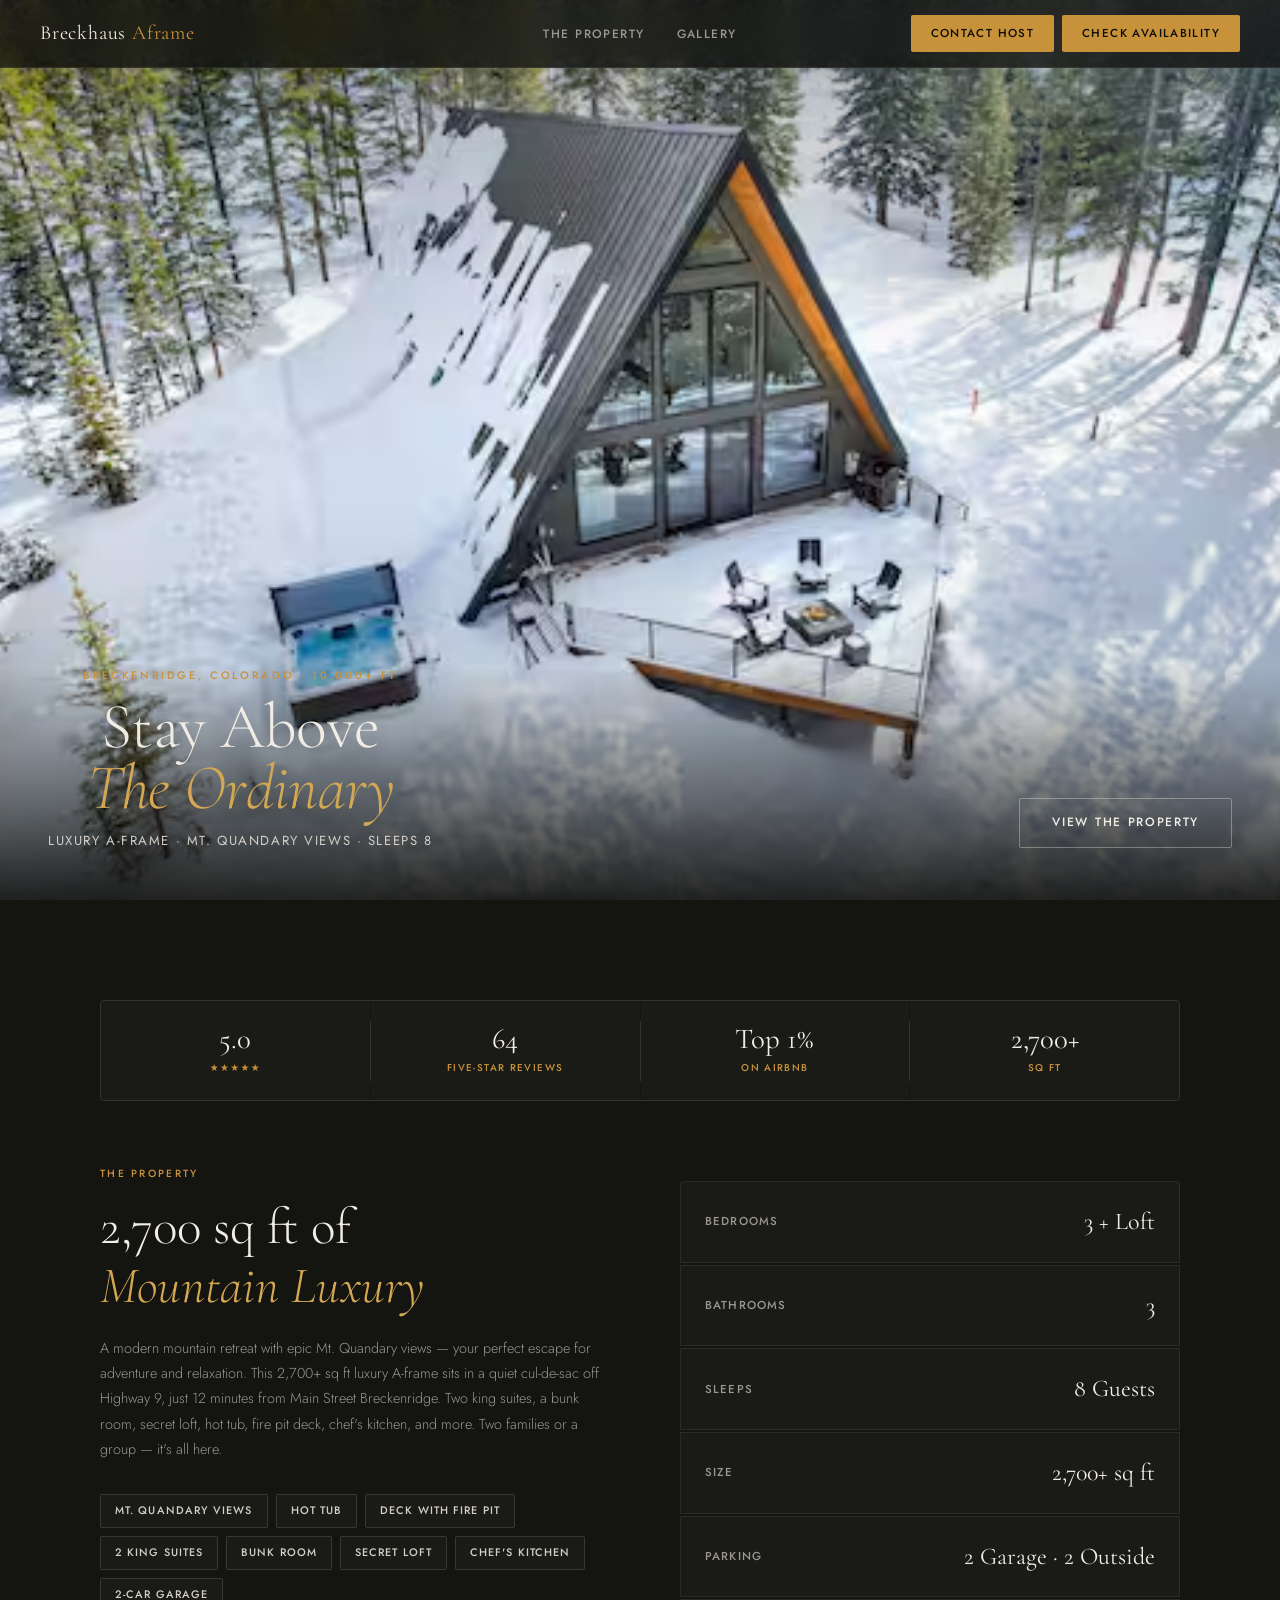
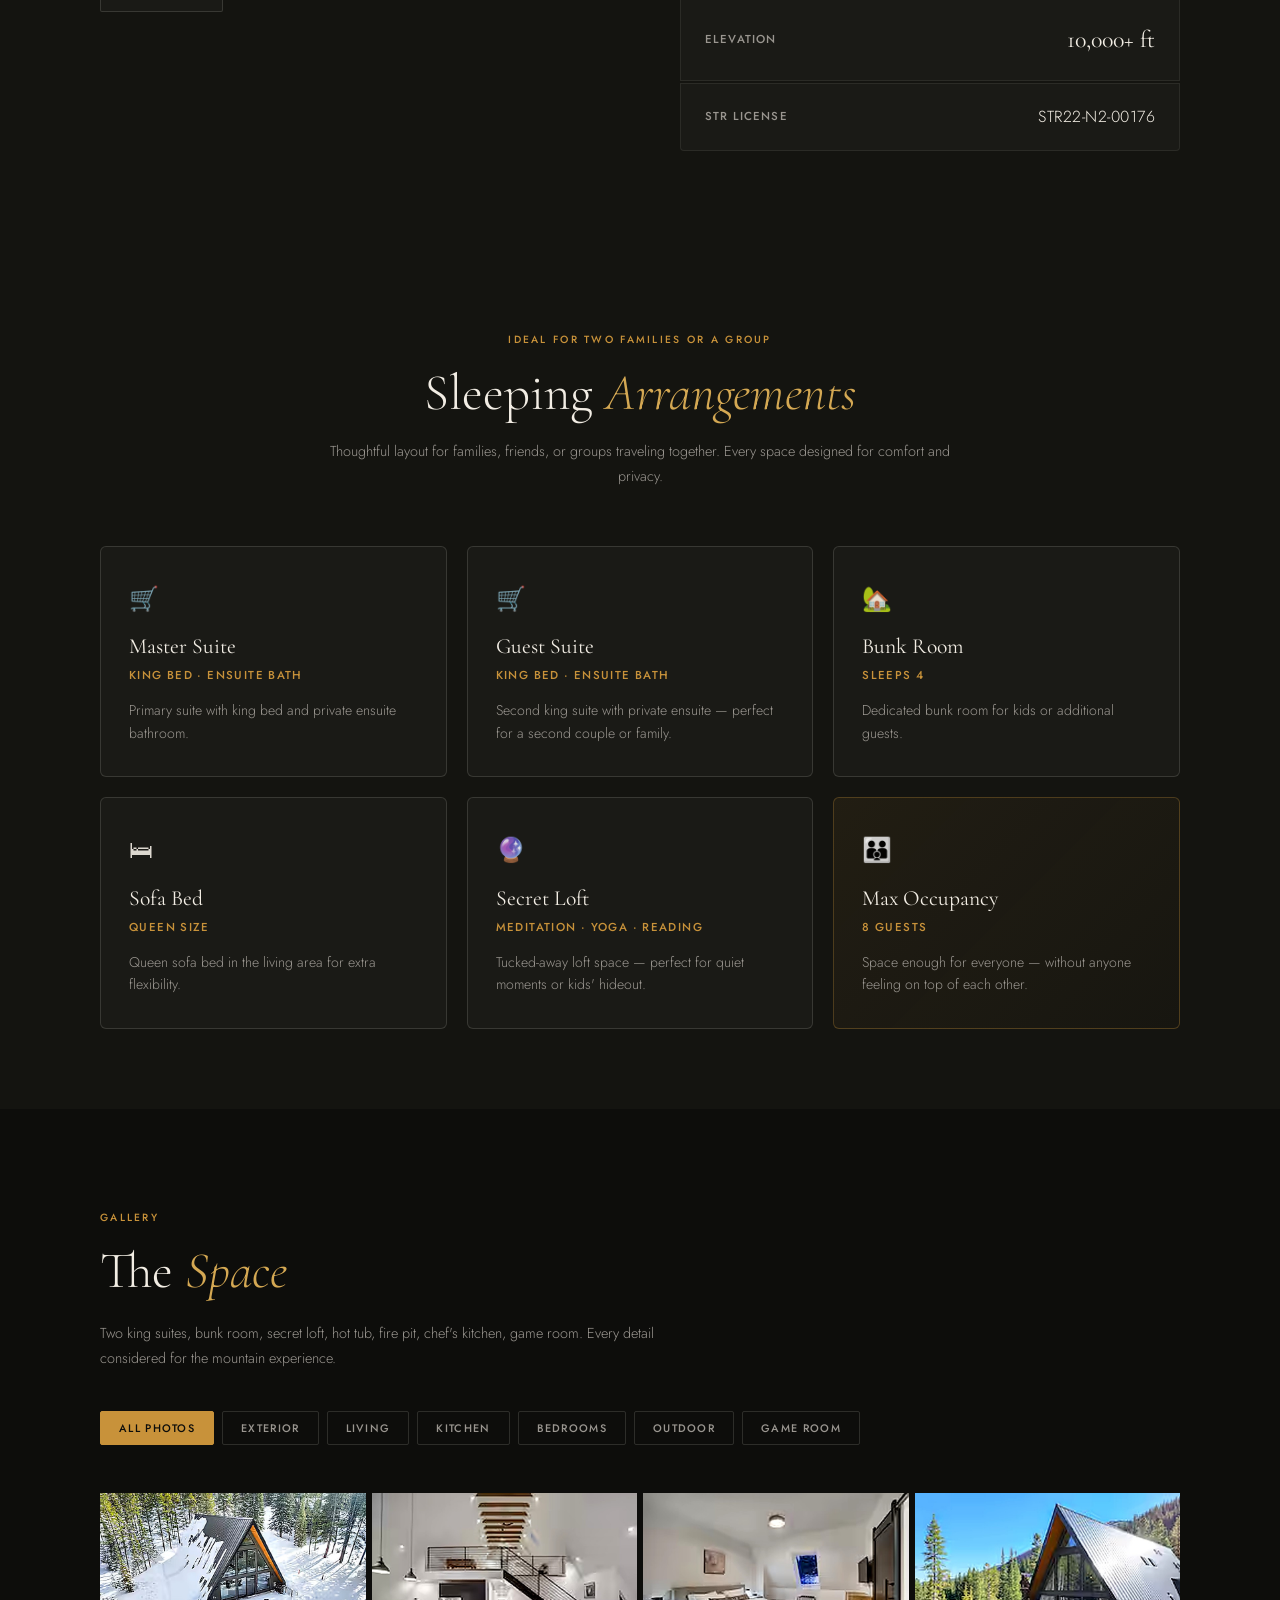
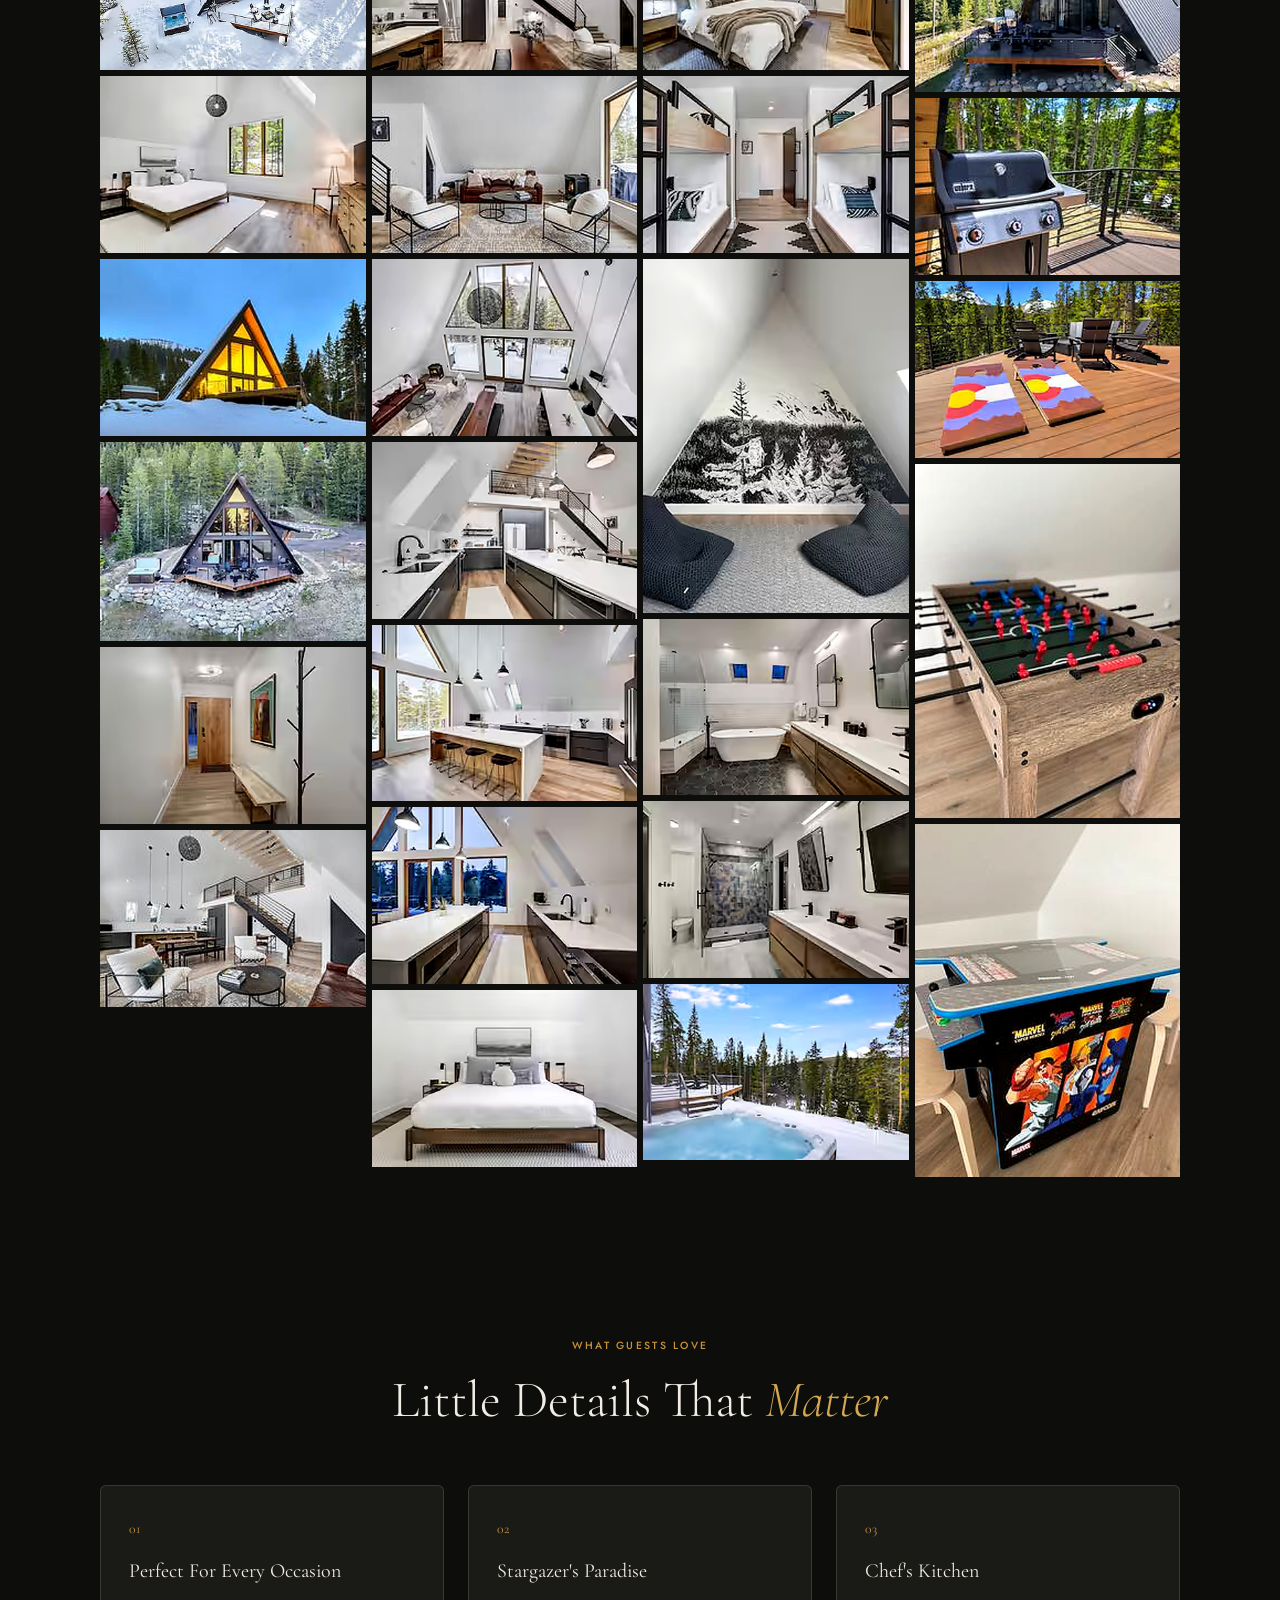
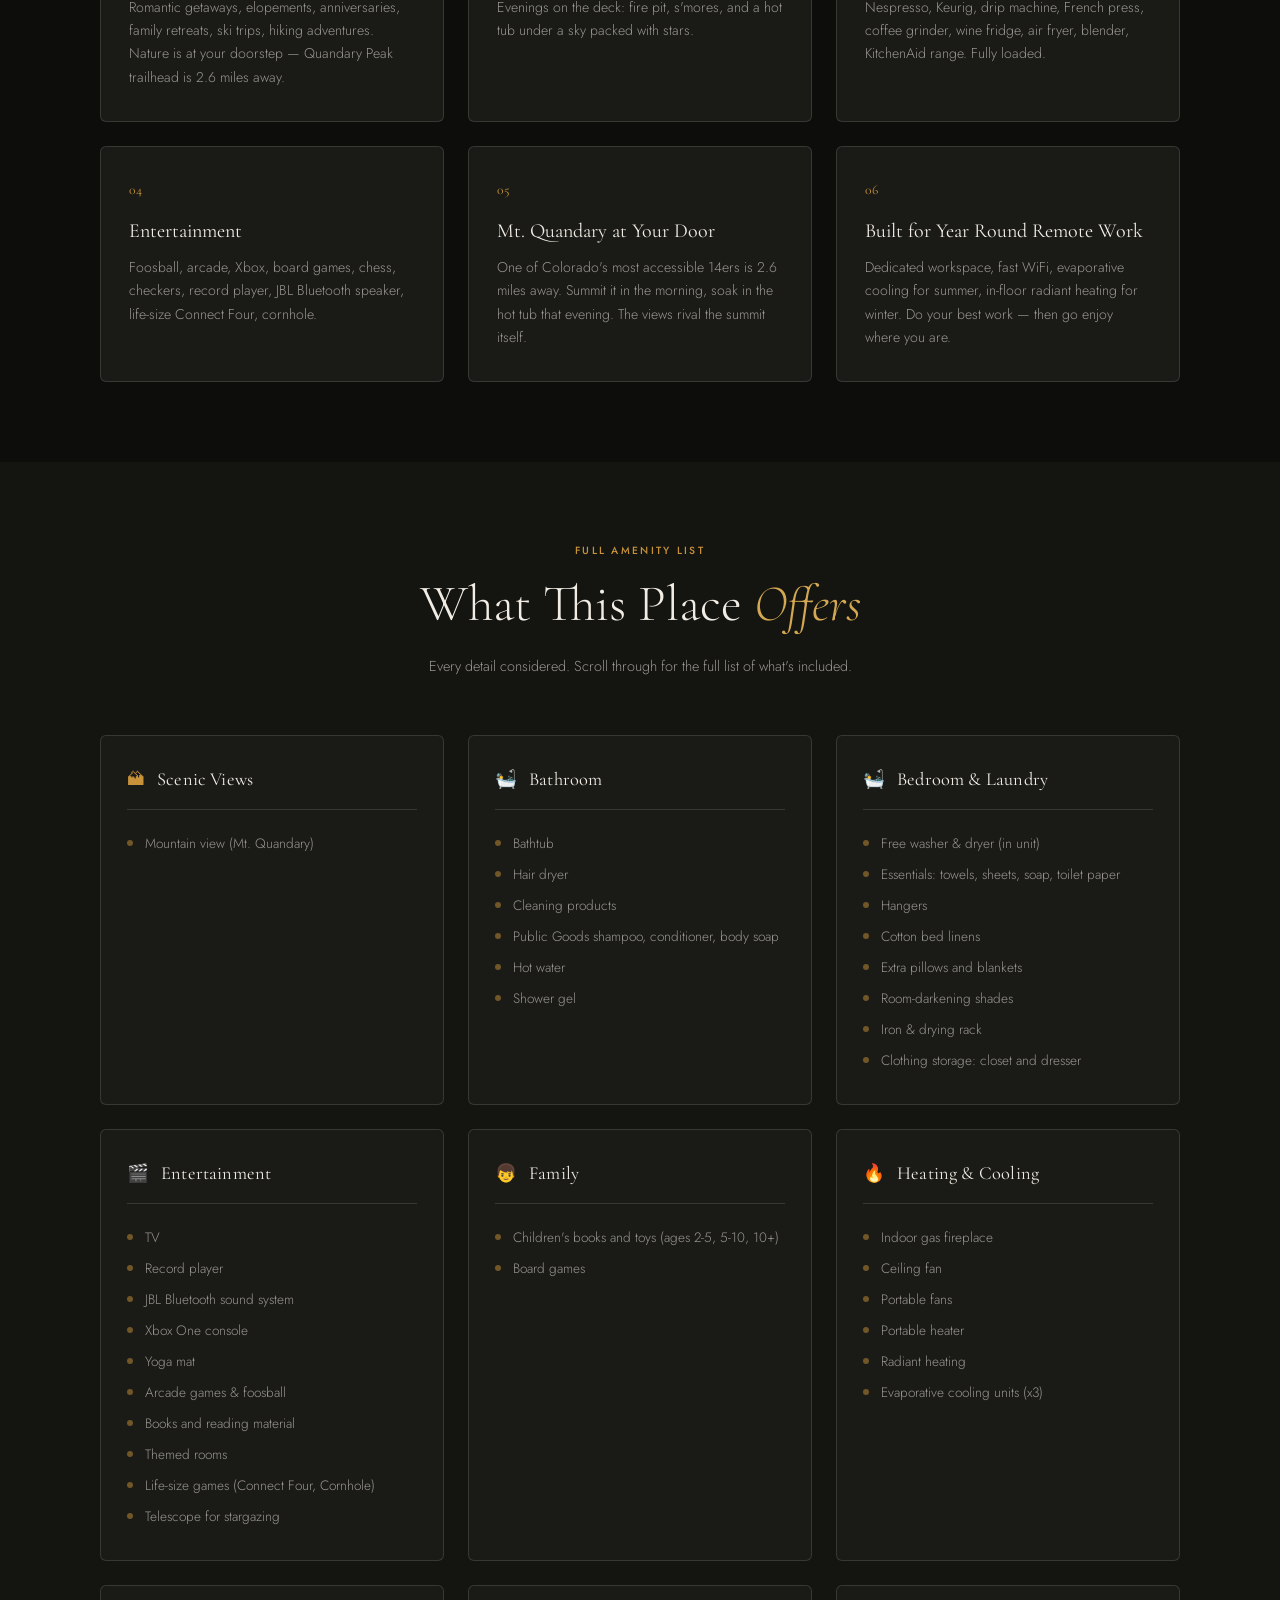
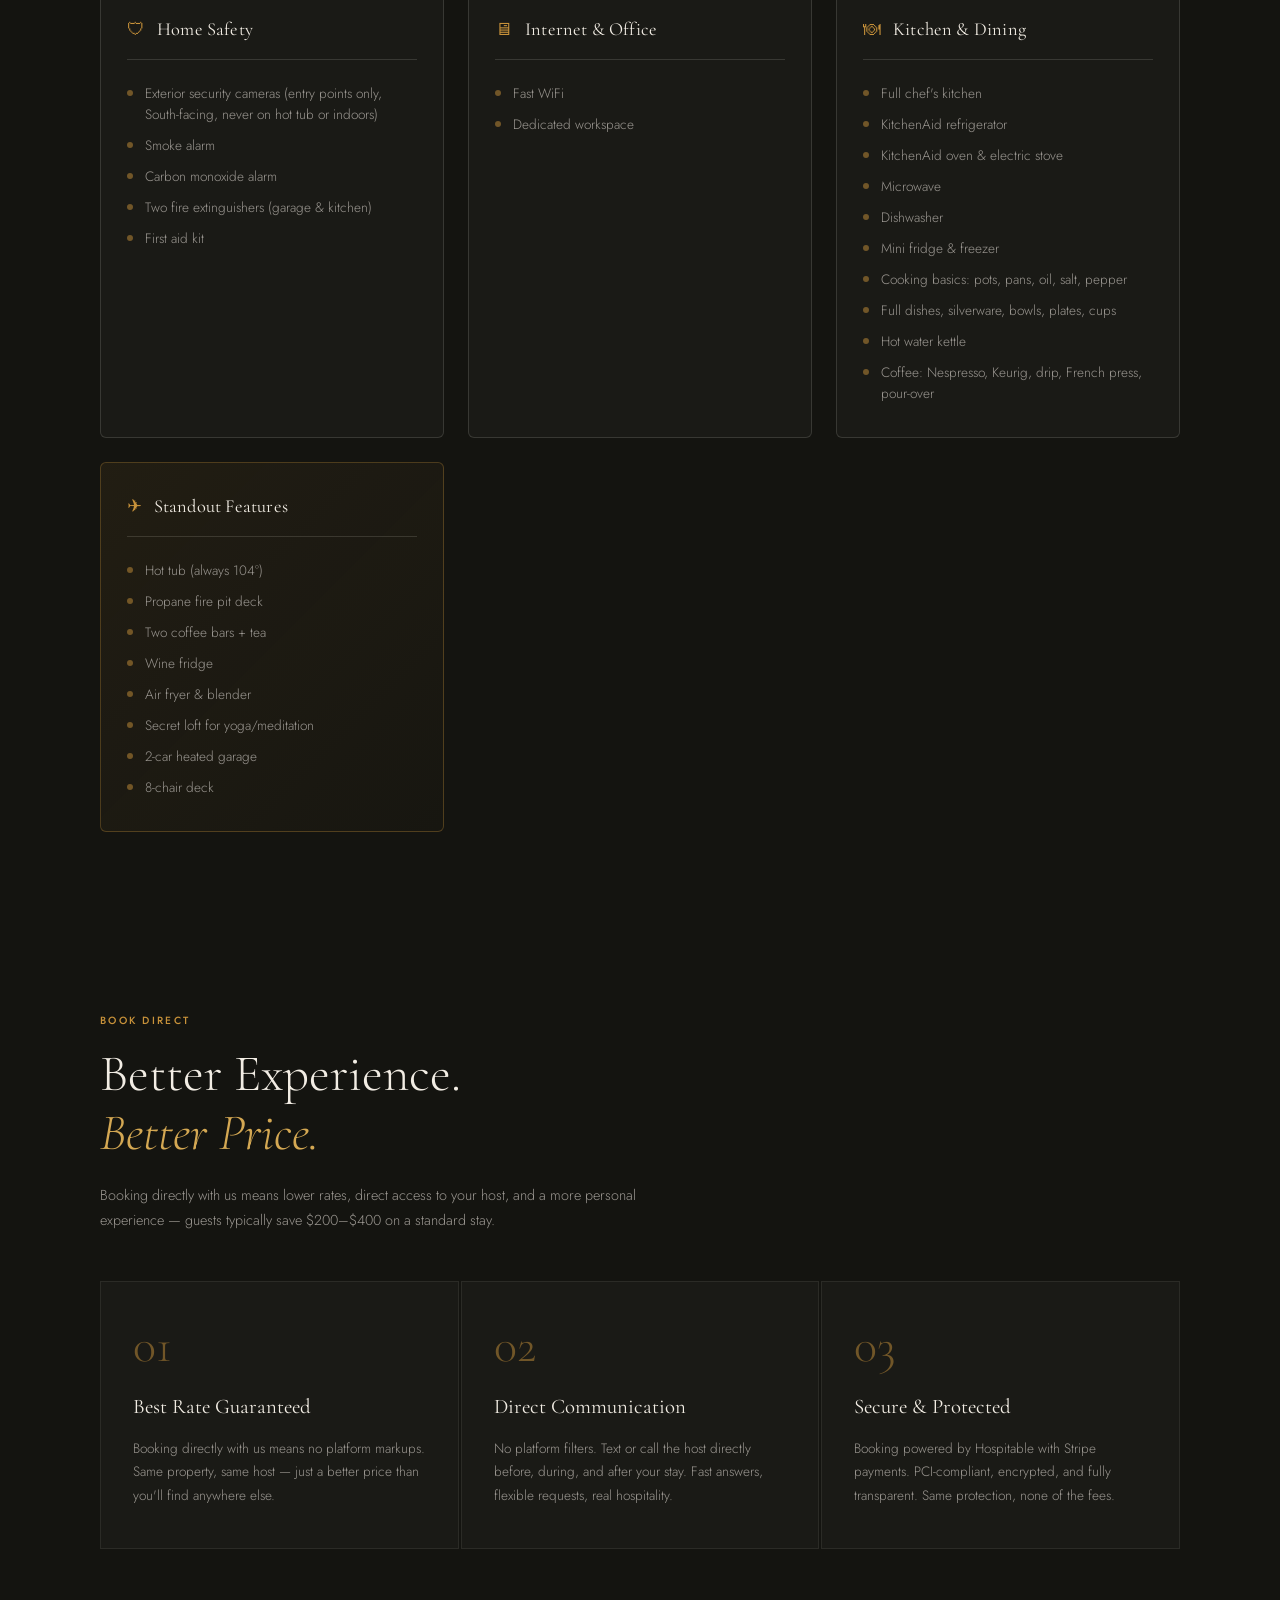
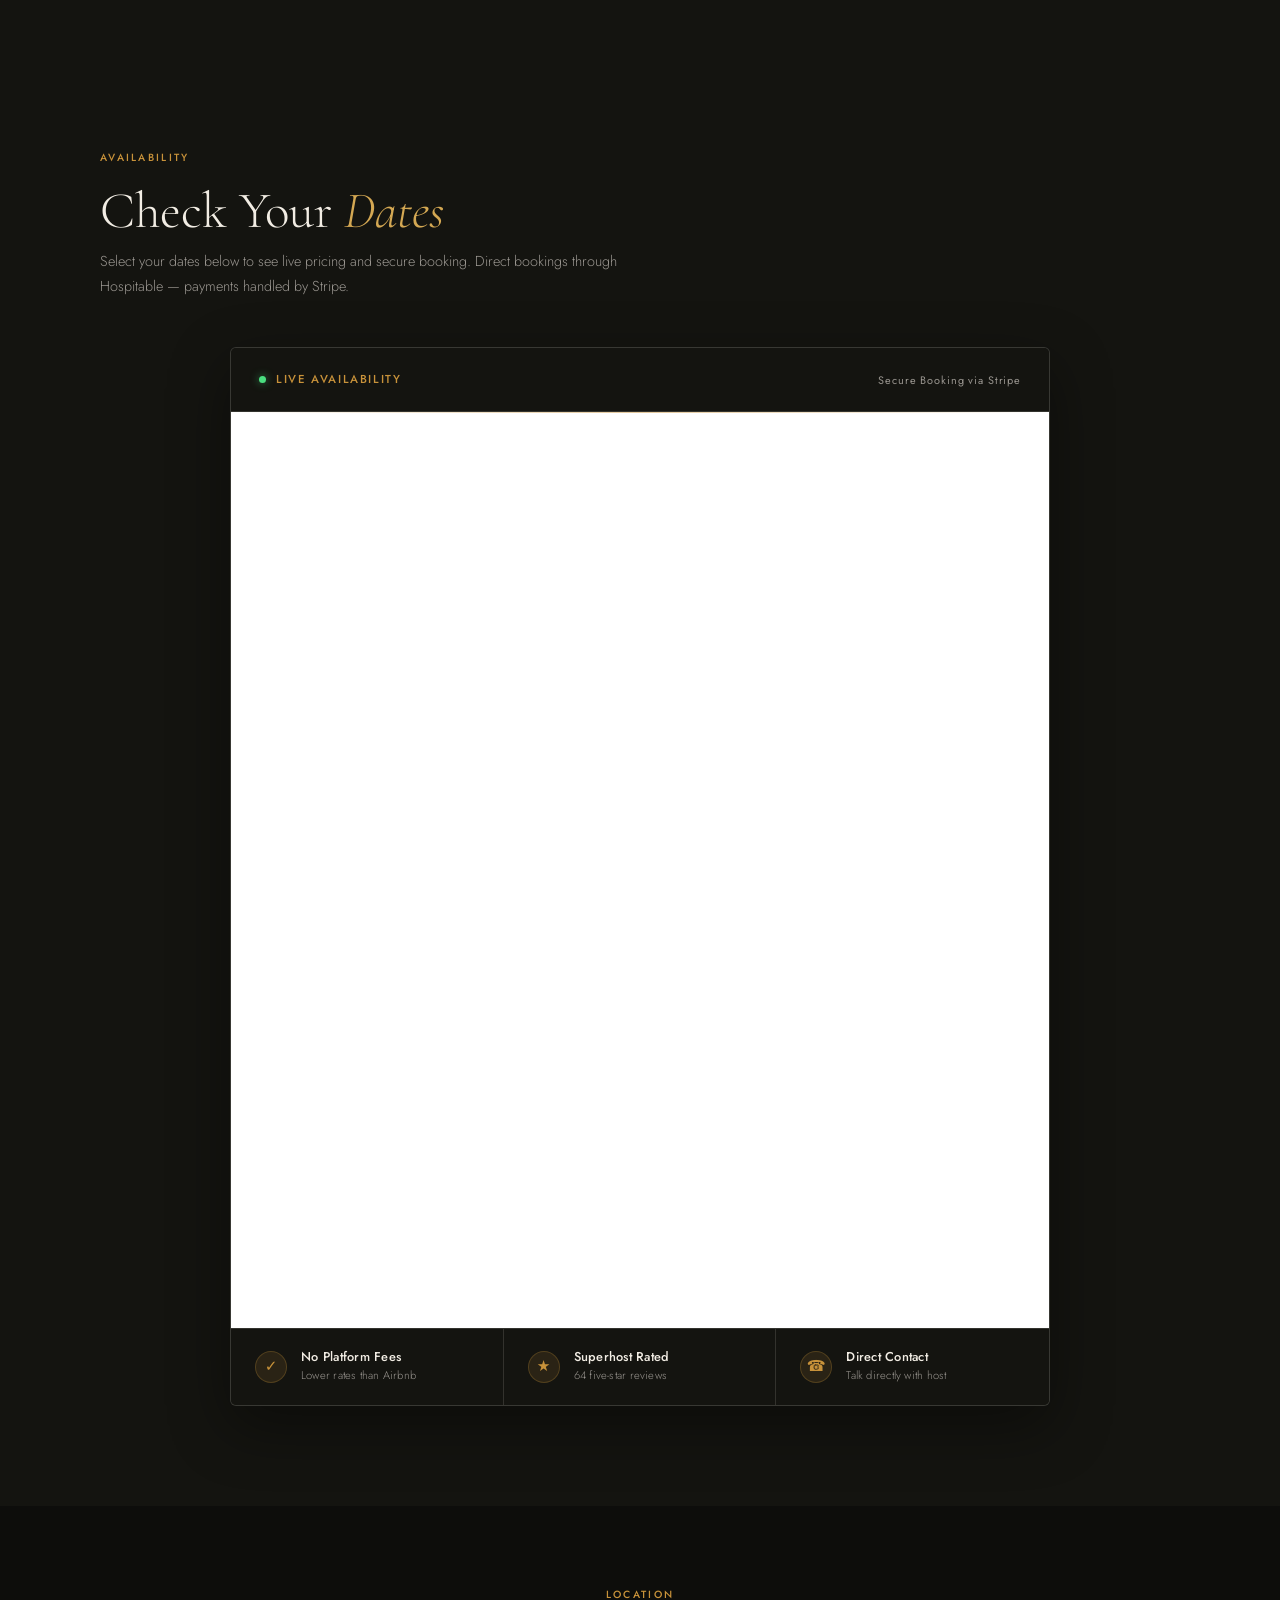
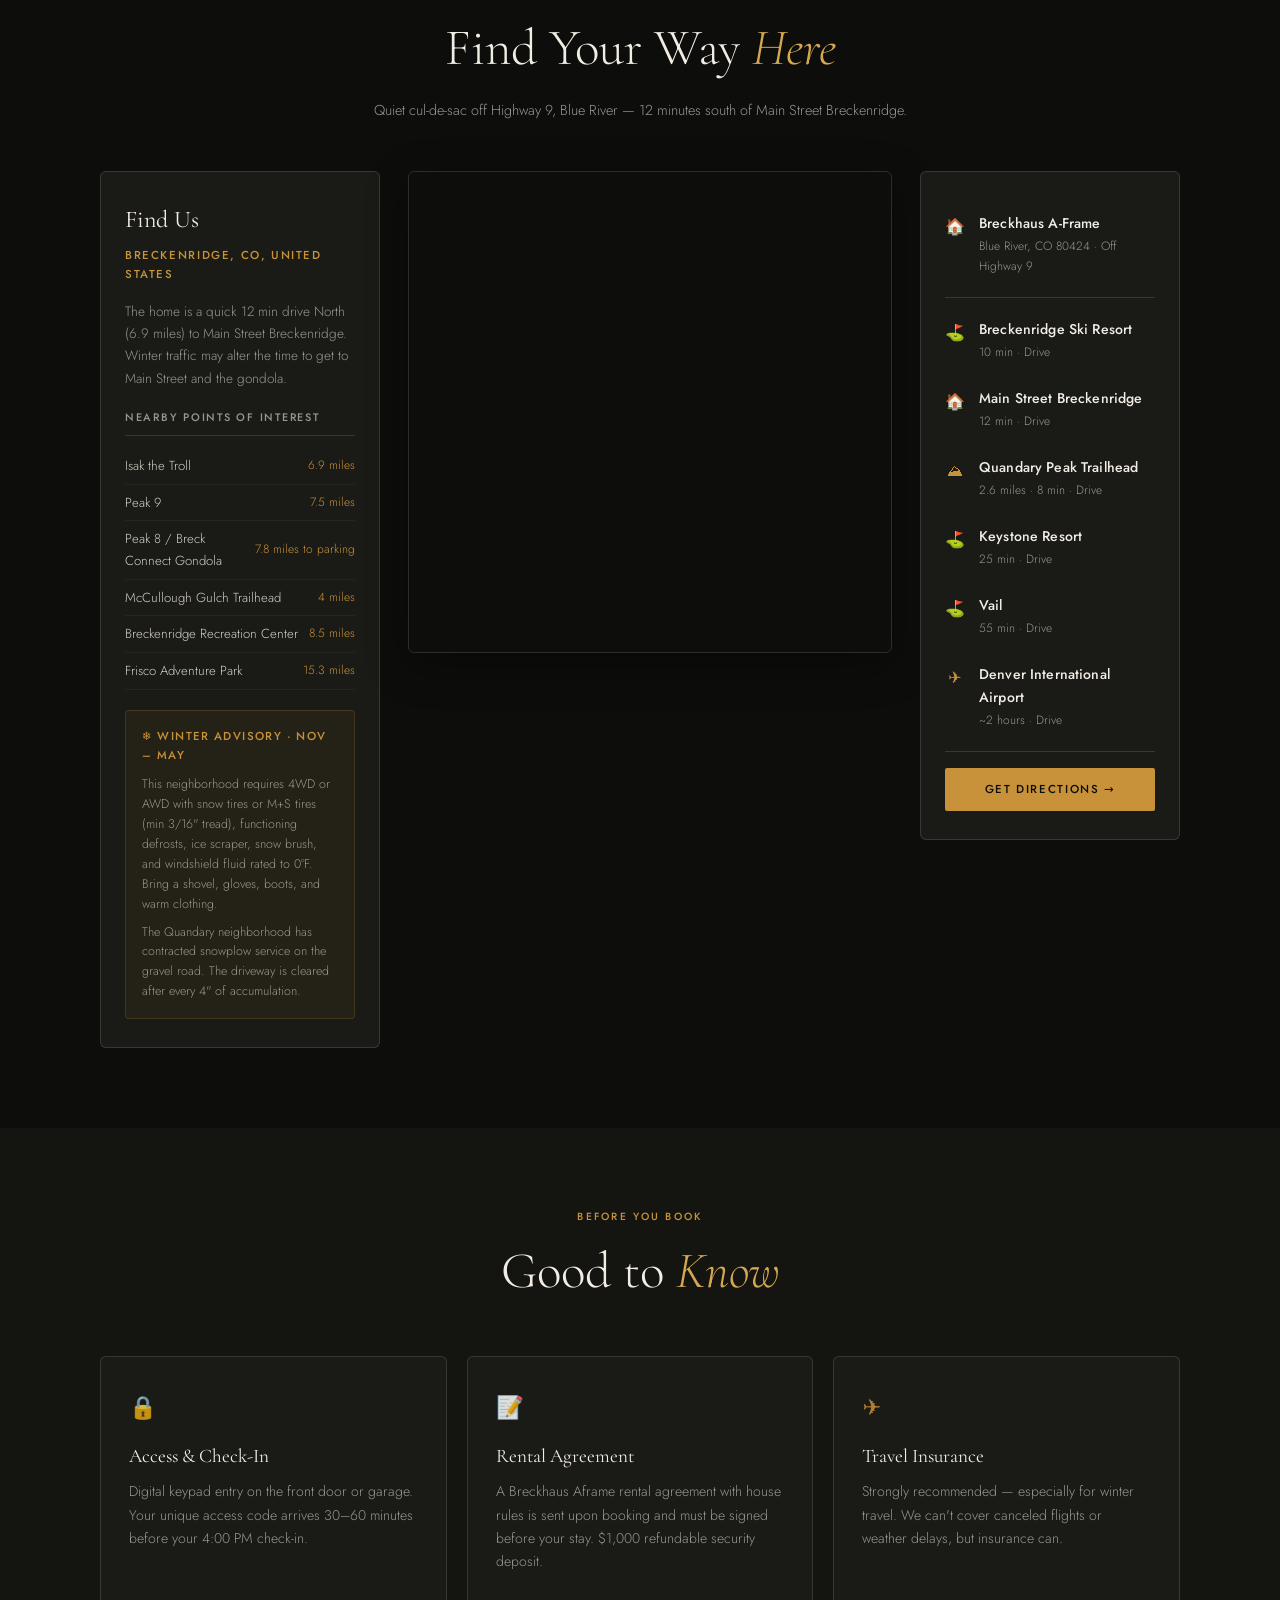
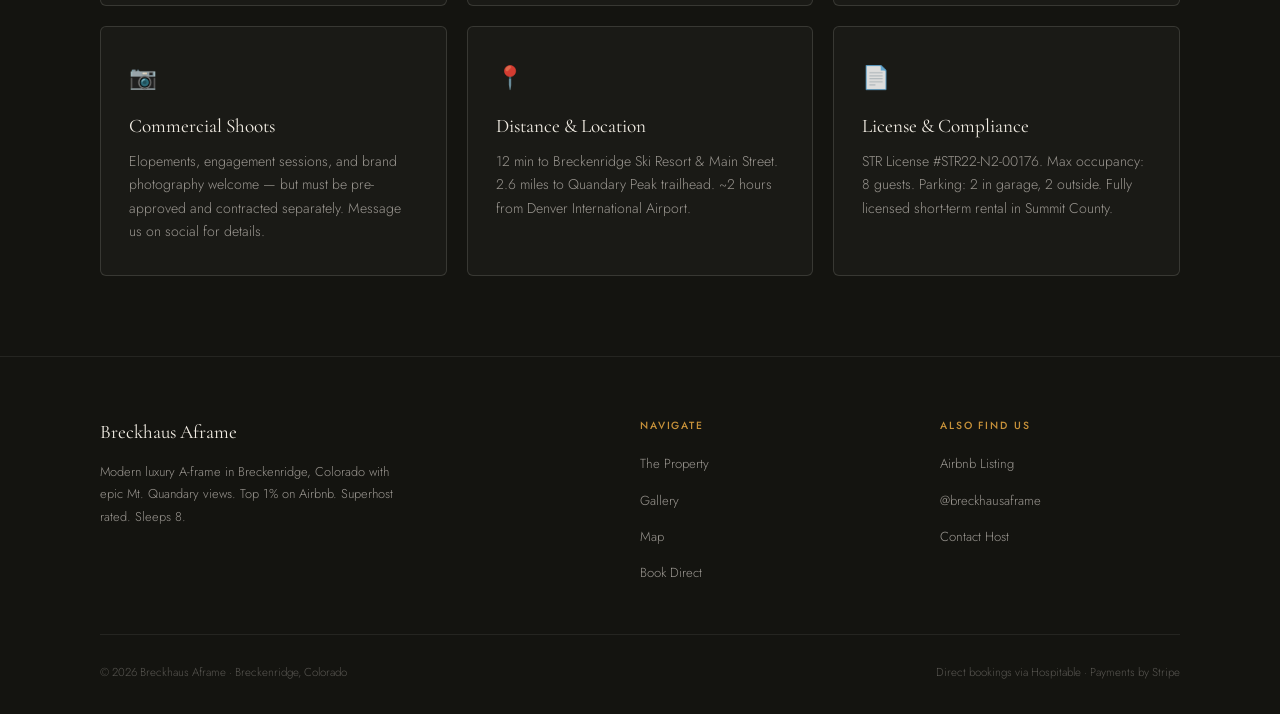
==== index.html @ 5d9067ba "Add files via upload" ====
<!DOCTYPE html>
<html lang="en">
<head>
  <meta charset="UTF-8" />
  <meta name="viewport" content="width=device-width, initial-scale=1.0" />
  <title>Breckhaus Aframe · Breckenridge, Colorado</title>
  <meta name="description" content="Book the Breckhaus Aframe directly and save vs. Airbnb. Top 1% A-frame cabin in Breckenridge, CO. 3 bed · 3 bath · sleeps 8 · hot tub · mountain views." />
  <link rel="preconnect" href="https://fonts.googleapis.com" />
  <link rel="preconnect" href="https://fonts.gstatic.com" crossorigin />
  <link href="https://fonts.googleapis.com/css2?family=Cormorant+Garamond:ital,wght@0,300;0,400;0,500;0,600;1,300;1,400&family=Jost:wght@300;400;500;600&display=swap" rel="stylesheet" />
  <style>
    *,*::before,*::after{box-sizing:border-box;margin:0;padding:0}
    :root{
      --bg:#0d0d0b;--bg2:#141410;--bg3:#1a1a16;--bg4:#222218;
      --cream:#F2EDE4;--cream2:#d4cfc6;--cream3:#9a9690;
      --gold:#C8923A;--gold2:#D4A853;
      --border:rgba(242,237,228,0.08);--border2:rgba(242,237,228,0.14);
      --serif:'Cormorant Garamond',Georgia,serif;
      --sans:'Jost',system-ui,sans-serif;
    }
    html{scroll-behavior:smooth}
    body{background:var(--bg);color:var(--cream);font-family:var(--sans);font-weight:300;line-height:1.65;-webkit-font-smoothing:antialiased}
    ::-webkit-scrollbar{width:4px}::-webkit-scrollbar-track{background:var(--bg)}::-webkit-scrollbar-thumb{background:var(--gold);border-radius:2px}

    #nav{position:fixed;top:0;left:0;right:0;z-index:100;display:flex;align-items:center;justify-content:space-between;padding:0 40px;height:68px;background:rgba(13,13,11,0.75);backdrop-filter:blur(18px);-webkit-backdrop-filter:blur(18px);border-bottom:1px solid var(--border);transition:box-shadow 0.3s}
    .nav-brand{font-family:var(--serif);font-size:1.25rem;font-weight:400;letter-spacing:0.04em;color:var(--cream);text-decoration:none}
    .nav-brand span{color:var(--gold)}
    .nav-links{display:flex;gap:32px;list-style:none;position:absolute;left:50%;transform:translateX(-50%)}
    .nav-links a{font-size:0.75rem;font-weight:500;letter-spacing:0.12em;text-transform:uppercase;color:var(--cream3);text-decoration:none;transition:color 0.2s}
    .nav-links a:hover{color:var(--cream)}
    .nav-cta{font-size:0.72rem;font-weight:500;letter-spacing:0.12em;text-transform:uppercase;color:var(--bg);background:var(--gold);padding:9px 20px;border-radius:2px;text-decoration:none;transition:background 0.2s}
    .nav-cta:hover{background:var(--gold2)}

    .hero{position:relative;height:100vh;min-height:640px;display:flex;flex-direction:column;align-items:center;justify-content:center;text-align:center;overflow:hidden}
    .hero-video{position:absolute;inset:0;z-index:0;width:100%;height:100%;object-fit:cover;object-position:center center;-webkit-transform:translateZ(0);transform:translateZ(0)}
    .hero-scrim{position:absolute;inset:0;z-index:1;background:linear-gradient(to bottom,rgba(13,13,11,0.3) 0%,rgba(13,13,11,0.0) 40%,rgba(13,13,11,0.0) 55%,rgba(13,13,11,0.15) 100%)}
    .hero-content{position:absolute;bottom:0;left:0;right:0;z-index:2;display:flex;flex-direction:row;align-items:flex-end;justify-content:space-between;padding:0 48px 48px;background:linear-gradient(to top, rgba(13,13,11,0.88) 0%, rgba(13,13,11,0.5) 40%, transparent 100%)}
    .hero-left{display:flex;flex-direction:column;gap:12px;max-width:520px}
    .hero-right{display:flex;flex-direction:column;align-items:flex-end;gap:12px;padding-bottom:4px}
    .hero-eyebrow{font-size:0.68rem;font-weight:500;letter-spacing:0.26em;text-transform:uppercase;color:var(--gold);animation:fadeUp 1.2s cubic-bezier(.22,1,.36,1) .1s both}
    .hero-title{font-family:var(--serif);font-size:clamp(2.2rem,5vw,4.5rem);font-weight:300;line-height:0.95;letter-spacing:-0.01em;color:var(--cream);text-shadow:0 2px 40px rgba(0,0,0,0.5);animation:fadeUp 1.2s cubic-bezier(.22,1,.36,1) .2s both}
    .hero-title em{font-style:italic;color:var(--gold2)}
    .hero-subtitle{font-size:0.82rem;font-weight:400;letter-spacing:0.12em;color:var(--cream2);text-transform:uppercase;animation:fadeUp 1.2s cubic-bezier(.22,1,.36,1) .3s both}
    .hero-rating{display:flex;align-items:center;gap:12px;animation:fadeUp 1.2s cubic-bezier(.22,1,.36,1) .35s both}
    .hero-stars{color:var(--gold);font-size:1.2rem;letter-spacing:3px;line-height:1}
    .hero-rating-val{font-family:var(--serif);font-size:1.7rem;font-weight:400;color:var(--cream);line-height:1}
    .hero-rating-label{font-size:0.62rem;letter-spacing:0.16em;text-transform:uppercase;color:var(--cream3);margin-top:2px}
    .hero-stats{display:flex;gap:40px;animation:fadeUp 1.2s cubic-bezier(.22,1,.36,1) .4s both}
    .hero-stat{text-align:center}
    .hero-stat-val{font-family:var(--serif);font-size:2rem;font-weight:400;color:var(--cream);line-height:1}
    .hero-stat-label{font-size:0.63rem;letter-spacing:0.14em;text-transform:uppercase;color:var(--cream3);margin-top:4px}
    .hero-stat-divider{width:1px;background:var(--border2);align-self:stretch}
    .hero-actions{display:flex;gap:16px;margin-top:4px;animation:fadeUp 1.2s cubic-bezier(.22,1,.36,1) .5s both}
    @keyframes fadeUp{from{opacity:0;transform:translateY(32px)}to{opacity:1;transform:translateY(0)}}
    .btn-primary{font-family:var(--sans);font-size:0.75rem;font-weight:500;letter-spacing:0.14em;text-transform:uppercase;color:var(--bg);background:var(--gold);padding:14px 32px;border-radius:2px;text-decoration:none;transition:background 0.2s,transform 0.15s}
    .btn-primary:hover{background:var(--gold2);transform:translateY(-1px)}
    .btn-secondary{font-family:var(--sans);font-size:0.75rem;font-weight:500;letter-spacing:0.14em;text-transform:uppercase;color:var(--cream);background:transparent;padding:14px 32px;border-radius:2px;border:1px solid rgba(242,237,228,0.35);text-decoration:none;transition:border-color 0.2s,background 0.2s}
    .btn-secondary:hover{border-color:var(--cream);background:rgba(242,237,228,0.06)}
    .scroll-indicator{display:none}
    .scroll-line{width:1px;height:44px;background:linear-gradient(to bottom,transparent,var(--cream));animation:scrollPulse 2.2s ease infinite}
    @keyframes scrollPulse{0%,100%{opacity:0.3;transform:scaleY(0.6)}50%{opacity:1;transform:scaleY(1)}}
    .scroll-label{font-size:0.58rem;letter-spacing:0.22em;text-transform:uppercase;color:var(--cream3)}

    .wrap{max-width:1160px;margin:0 auto;padding:0 40px}
    section{padding:100px 0}
    .section-label{font-size:0.65rem;font-weight:500;letter-spacing:0.22em;text-transform:uppercase;color:var(--gold);margin-bottom:16px}
    .section-title{font-family:var(--serif);font-size:clamp(2rem,4vw,3.2rem);font-weight:300;line-height:1.15;color:var(--cream);margin-bottom:20px}
    .section-title em{font-style:italic;color:var(--gold2)}
    .section-body{font-size:0.9rem;color:var(--cream3);max-width:560px;line-height:1.75}

    #property{background:var(--bg2)}
    .property-stats-bar{display:flex;align-items:center;justify-content:center;gap:0;margin-bottom:64px;border:1px solid var(--border2);border-radius:4px;overflow:hidden}
    .psb-item{flex:1;text-align:center;padding:24px 16px;background:var(--bg3)}
    .psb-val{font-family:var(--serif);font-size:1.8rem;font-weight:400;color:var(--cream);line-height:1;margin-bottom:6px}
    .psb-label{font-size:0.62rem;font-weight:500;letter-spacing:0.14em;text-transform:uppercase;color:var(--gold)}
    .psb-divider{width:1px;height:60px;background:var(--border2);flex-shrink:0}
    .property-grid{display:grid;grid-template-columns:1fr 1fr;gap:80px;align-items:start}
    .property-chips{display:flex;flex-wrap:wrap;gap:8px;margin-top:32px}
    .chip{font-size:0.68rem;font-weight:500;letter-spacing:0.1em;text-transform:uppercase;color:var(--cream2);background:var(--bg3);border:1px solid var(--border2);padding:7px 14px;border-radius:2px}
    .stat-tiles{display:flex;flex-direction:column;gap:2px;margin-top:16px}
    .stat-tile{display:flex;align-items:center;justify-content:space-between;padding:20px 24px;background:var(--bg3);border:1px solid var(--border)}
    .stat-tile:first-child{border-radius:4px 4px 0 0}.stat-tile:last-child{border-radius:0 0 4px 4px}
    .st-label{font-size:0.72rem;font-weight:500;letter-spacing:0.1em;text-transform:uppercase;color:var(--cream3)}
    .st-val{font-family:var(--serif);font-size:1.5rem;font-weight:400;color:var(--cream)}

    #gallery{background:var(--bg);padding-bottom:0}
    .gallery-header{margin-bottom:40px}
    .gallery-mosaic{display:grid;grid-template-columns:repeat(12,1fr);grid-template-rows:260px 260px;gap:4px}
    .gallery-cell{background:var(--bg3);overflow:hidden;position:relative}
    .gallery-cell img{width:100%;height:100%;object-fit:cover;transition:transform 0.5s ease}
    .gallery-cell:hover img{transform:scale(1.04)}
    .g1{grid-column:span 5;grid-row:span 2}.g2{grid-column:span 4}.g3{grid-column:span 3}.g4{grid-column:span 2}.g5{grid-column:span 5}
    .gallery-mosaic-2{display:grid;grid-template-columns:repeat(12,1fr);grid-template-rows:220px 220px;gap:4px;margin-top:4px}
    .g6{grid-column:span 3}.g7{grid-column:span 3}.g8{grid-column:span 3}.g9{grid-column:span 3}
    .g10{grid-column:span 4}.g11{grid-column:span 4}.g12{grid-column:span 4}

    #why{background:var(--bg2)}
    .why-grid{display:grid;grid-template-columns:repeat(3,1fr);gap:2px;margin-top:48px}
    .why-card{padding:40px 32px;background:var(--bg3);border:1px solid var(--border)}
    .why-num{font-family:var(--serif);font-size:3rem;font-weight:300;color:var(--gold);opacity:0.5;line-height:1;margin-bottom:20px}
    .why-title{font-family:var(--serif);font-size:1.3rem;font-weight:400;color:var(--cream);margin-bottom:12px}
    .why-body{font-size:0.85rem;color:var(--cream3);line-height:1.75}

    /* BOOK SECTION */
    #book{background:var(--bg2);padding:100px 0}
    .book-layout{display:grid;grid-template-columns:1fr 420px;gap:60px;align-items:start}
    .book-info{position:sticky;top:88px}
    .book-info .section-title{margin-bottom:16px}
    .book-contact{margin-top:32px;display:flex;flex-direction:column;gap:14px}
    .book-contact a{font-size:0.82rem;color:var(--cream3);text-decoration:none;display:flex;align-items:center;gap:10px;transition:color 0.2s}
    .book-contact a:hover{color:var(--gold)}
    .book-contact-icon{width:32px;height:32px;border:1px solid var(--border2);border-radius:2px;display:flex;align-items:center;justify-content:center;font-size:0.8rem;flex-shrink:0}
    .book-widget-wrap{
      background:#ffffff;
      border-radius:6px;
      overflow:hidden;
      box-shadow:0 24px 80px rgba(0,0,0,0.4);
      border:1px solid rgba(255,255,255,0.08);
    }
    .book-widget-header{
      background:var(--bg3);
      border-bottom:1px solid var(--border2);
      padding:16px 24px;
      display:flex;align-items:center;justify-content:space-between;
    }
    .bwh-label{font-size:0.65rem;font-weight:500;letter-spacing:0.18em;text-transform:uppercase;color:var(--gold)}
    .bwh-badge{font-size:0.68rem;color:var(--cream3);display:flex;align-items:center;gap:6px}
    .bwh-dot{width:6px;height:6px;border-radius:50%;background:#4ade80;flex-shrink:0;box-shadow:0 0 6px #4ade80}
    @media(max-width:900px){
      .book-layout{grid-template-columns:1fr}
      .book-info{position:static}
    }

    #guide{background:var(--bg2)}
    .guide-list{margin-top:48px}
    .guide-item{display:grid;grid-template-columns:60px 1fr auto;align-items:start;gap:24px;padding:28px 0;border-bottom:1px solid var(--border)}
    .guide-item:first-child{border-top:1px solid var(--border)}
    .guide-num{font-family:var(--serif);font-size:2rem;font-weight:300;color:var(--gold);opacity:0.4;line-height:1;padding-top:2px}
    .guide-name{font-family:var(--serif);font-size:1.25rem;font-weight:400;color:var(--cream);margin-bottom:6px}
    .guide-desc{font-size:0.83rem;color:var(--cream3);line-height:1.7}
    .guide-tag{font-size:0.65rem;font-weight:500;letter-spacing:0.1em;text-transform:uppercase;color:var(--cream3);background:var(--bg3);border:1px solid var(--border);padding:5px 12px;border-radius:2px;white-space:nowrap}

    footer{background:var(--bg2);border-top:1px solid var(--border);padding:60px 0 32px}
    .footer-top{display:grid;grid-template-columns:2fr 1fr 1fr;gap:60px;padding-bottom:48px;border-bottom:1px solid var(--border)}
    .fb-name{font-family:var(--serif);font-size:1.2rem;font-weight:400;color:var(--cream);margin-bottom:12px}
    .fb-desc{font-size:0.8rem;color:var(--cream3);line-height:1.75;max-width:300px}
    .fc-title{font-size:0.65rem;font-weight:500;letter-spacing:0.18em;text-transform:uppercase;color:var(--gold);margin-bottom:16px}
    .fc-links{list-style:none;display:flex;flex-direction:column;gap:10px}
    .fc-links a{font-size:0.82rem;color:var(--cream3);text-decoration:none;transition:color 0.2s}
    .fc-links a:hover{color:var(--cream)}
    .footer-bottom{display:flex;align-items:center;justify-content:space-between;padding-top:28px;font-size:0.72rem;color:var(--cream3);opacity:0.5;flex-wrap:wrap;gap:12px}
    .footer-contact{display:flex;gap:20px}
    .footer-contact a{font-size:0.72rem;color:var(--cream3);text-decoration:none;display:flex;align-items:center;gap:8px;transition:color 0.2s}
    .footer-contact a:hover{color:var(--gold)}

    @media(max-width:900px){
      #nav{padding:0 24px}.nav-links{display:none}
      .wrap{padding:0 24px}section{padding:72px 0}
      .property-grid,.book-inner{grid-template-columns:1fr;gap:48px}
      .why-grid{grid-template-columns:1fr}
      .footer-top{grid-template-columns:1fr;gap:40px}
      .hero-content{flex-direction:column;align-items:flex-start;padding:0 24px 40px}
      .hero-right{align-items:flex-start}
      .gallery-mosaic,.gallery-mosaic-2{grid-template-columns:1fr 1fr;grid-template-rows:auto}
      .g1,.g2,.g3,.g4,.g5,.g6,.g7,.g8,.g9,.g10,.g11,.g12{grid-column:span 1;height:200px}
      .guide-item{grid-template-columns:40px 1fr}.guide-tag{display:none}
    }

    /* ── GALLERY REDESIGN ── */
    #gallery{background:var(--bg);padding-bottom:80px}
    .gallery-header{margin-bottom:40px}

    /* Filter tabs */
    .gal-tabs{display:flex;gap:8px;flex-wrap:wrap;margin:32px 0 48px}
    .gal-tab{font-family:var(--sans);font-size:0.68rem;font-weight:500;letter-spacing:0.12em;text-transform:uppercase;color:var(--cream3);background:transparent;border:1px solid var(--border2);padding:8px 18px;border-radius:2px;cursor:pointer;transition:all 0.2s}
    .gal-tab:hover{color:var(--cream);border-color:var(--cream3)}
    .gal-tab.active{color:var(--bg);background:var(--gold);border-color:var(--gold)}

    /* Masonry grid */
    .gal-grid{
      column-count:4;
      column-gap:6px;
      padding:0 40px;
      max-width:1160px;
      margin:0 auto;
    }
    .gallery-cat-group{display:contents}
    .gal-item{
      break-inside:avoid;
      margin-bottom:6px;
      position:relative;
      overflow:hidden;
      cursor:pointer;
      background:var(--bg3);
    }
    .gal-item img{
      width:100%;
      height:auto;
      display:block;
      transition:transform 0.6s cubic-bezier(0.25,0.46,0.45,0.94);
    }
    .gal-item:hover img{transform:scale(1.05)}
    .gal-overlay{
      position:absolute;inset:0;
      background:linear-gradient(to top, rgba(13,13,11,0.85) 0%, transparent 50%);
      opacity:0;
      transition:opacity 0.3s ease;
      display:flex;align-items:flex-end;justify-content:space-between;
      padding:14px 16px;
    }
    .gal-item:hover .gal-overlay{opacity:1}
    .gal-label{font-size:0.68rem;letter-spacing:0.1em;text-transform:uppercase;color:var(--cream2);font-weight:500}
    .gal-icon{color:var(--gold);font-size:1.1rem}
    .gal-item.hidden{display:none}
    .gal-item.visible{display:block}

    /* Lightbox */
    .lightbox{position:fixed;inset:0;z-index:1000;display:none;align-items:center;justify-content:center}
    .lightbox.open{display:flex}
    .lb-backdrop{position:absolute;inset:0;background:rgba(13,13,11,0.97);cursor:pointer}
    .lb-img-wrap{position:relative;z-index:2;max-width:90vw;max-height:88vh;display:flex;flex-direction:column;align-items:center}
    #lb-img{max-width:90vw;max-height:80vh;object-fit:contain;display:block;border:1px solid var(--border2)}
    .lb-caption{display:flex;justify-content:space-between;align-items:center;width:100%;padding:12px 4px 0}
    #lb-label{font-size:0.72rem;letter-spacing:0.14em;text-transform:uppercase;color:var(--cream3)}
    #lb-count{font-family:var(--serif);font-size:1rem;color:var(--cream3)}
    .lb-close{position:fixed;top:24px;right:32px;z-index:3;background:none;border:none;color:var(--cream);font-size:1.8rem;cursor:pointer;opacity:0.6;transition:opacity 0.2s;line-height:1}
    .lb-close:hover{opacity:1}
    .lb-prev,.lb-next{position:fixed;top:50%;transform:translateY(-50%);z-index:3;background:rgba(13,13,11,0.6);border:1px solid var(--border2);color:var(--cream);font-size:2.5rem;cursor:pointer;width:52px;height:72px;display:flex;align-items:center;justify-content:center;transition:background 0.2s;line-height:1}
    .lb-prev{left:16px}.lb-next{right:16px}
    .lb-prev:hover,.lb-next:hover{background:rgba(200,146,58,0.2);border-color:var(--gold)}

    @media(max-width:900px){
      .gal-grid{column-count:2;padding:0 16px}
      .lb-prev{left:8px}.lb-next{right:8px}
    }
    @media(max-width:500px){
      .gal-grid{column-count:1;padding:0 16px}
    }
  </style>
</head>
<body>

  <nav id="nav">
    <a href="#" class="nav-brand">Breckhaus <span>Aframe</span></a>
    <ul class="nav-links">
      <li><a href="#property">The Property</a></li>
      <li><a href="#gallery">Gallery</a></li>
    </ul>
    <div style="display:flex;gap:8px;">
      <a href="#" onclick="openContactModal(); return false;" class="nav-cta">Contact Host</a>
      <a href="#book" class="nav-cta">Check Availability</a>
    </div>
  </nav>

  <section class="hero">
    <video class="hero-video" autoplay muted loop playsinline preload="auto" disablePictureInPicture disableRemotePlayback
      x-webkit-airplay="deny"
      style="pointer-events:none;"
      oncanplay="this.play()"
           poster="[data-uri]">
      <source src="https://media.breckhausaframe.com/Breckhaus%20Aframe%20(Edited).mp4" type="video/mp4" />
    </video>
    <div class="hero-scrim"></div>
    <div class="hero-content">
      <div class="hero-left">
        <div class="hero-eyebrow">Breckenridge, Colorado · 10,000+ ft</div>
        <h1 class="hero-title">Stay Above<br><em>The Ordinary</em></h1>
        <div class="hero-subtitle">Luxury A-Frame · Mt. Quandary Views · Sleeps 8</div>
      </div>
      <div class="hero-right">

        <div class="hero-actions">
                    <a href="#gallery" class="btn-secondary">View the Property</a>
        </div>
      </div>
    </div>
    <div class="scroll-indicator">
      <div class="scroll-line"></div>
      <div class="scroll-label">Scroll</div>
    </div>
  </section>

  <section id="property">
    <div class="wrap">
      <div class="property-stats-bar">
        <div class="psb-item"><div class="psb-val">5.0</div><div class="psb-label">★★★★★</div></div>
        <div class="psb-divider"></div>
        <div class="psb-item"><div class="psb-val">64</div><div class="psb-label">Five-Star Reviews</div></div>
        <div class="psb-divider"></div>
        <div class="psb-item"><div class="psb-val">Top 1%</div><div class="psb-label">On Airbnb</div></div>
        <div class="psb-divider"></div>
        <div class="psb-item"><div class="psb-val">2,700+</div><div class="psb-label">Sq Ft</div></div>
      </div>
      <div class="property-grid">
        <div>
          <div class="section-label">The Property</div>
          <h2 class="section-title">2,700 sq ft of<br><em>Mountain Luxury</em></h2>
          <p class="section-body">A modern mountain retreat with epic Mt. Quandary views — your perfect escape for adventure and relaxation. This 2,700+ sq ft luxury A-frame sits in a quiet cul-de-sac off Highway 9, just 12 minutes from Main Street Breckenridge. Two king suites, a bunk room, secret loft, hot tub, fire pit deck, chef's kitchen, and more. Two families or a group — it's all here.</p>
          <div class="property-chips">
            <span class="chip">Mt. Quandary Views</span>
            <span class="chip">Hot Tub</span>
            <span class="chip">Deck with Fire Pit</span>
            <span class="chip">2 King Suites</span>
            <span class="chip">Bunk Room</span>
            <span class="chip">Secret Loft</span>
            <span class="chip">Chef's Kitchen</span>
            <span class="chip">2-Car Garage</span>
          </div>
        </div>
        <div>
          <div class="stat-tiles">
            <div class="stat-tile"><span class="st-label">Bedrooms</span><span class="st-val">3 + Loft</span></div>
            <div class="stat-tile"><span class="st-label">Bathrooms</span><span class="st-val">3</span></div>
            <div class="stat-tile"><span class="st-label">Sleeps</span><span class="st-val">8 Guests</span></div>
            <div class="stat-tile"><span class="st-label">Size</span><span class="st-val">2,700+ sq ft</span></div>
            <div class="stat-tile"><span class="st-label">Parking</span><span class="st-val">2 Garage · 2 Outside</span></div>
            <div class="stat-tile"><span class="st-label">Elevation</span><span class="st-val">10,000+ ft</span></div>
            <div class="stat-tile"><span class="st-label">STR License</span><span class="st-val" style="font-size:1rem;font-family:var(--sans);font-weight:300;letter-spacing:0.03em;">STR22-N2-00176</span></div>
          </div>
        </div>
      </div>
    </div>
  </section>

  <!-- SLEEPING ARRANGEMENTS -->
  <section id="sleep" style="background:var(--bg2);padding:80px 0">
    <div class="wrap">
      <div style="text-align:center;margin-bottom:56px">
        <div class="section-label">Ideal For Two Families or a Group</div>
        <h2 class="section-title" style="margin-bottom:16px">Sleeping <em>Arrangements</em></h2>
        <p class="section-body" style="max-width:640px;margin:0 auto">Thoughtful layout for families, friends, or groups traveling together. Every space designed for comfort and privacy.</p>
      </div>
      <div class="sleep-grid">
        <div class="sleep-card">
          <div class="sleep-icon">&#128722;</div>
          <div class="sleep-title">Master Suite</div>
          <div class="sleep-sub">King Bed · Ensuite Bath</div>
          <p class="sleep-desc">Primary suite with king bed and private ensuite bathroom.</p>
        </div>
        <div class="sleep-card">
          <div class="sleep-icon">&#128722;</div>
          <div class="sleep-title">Guest Suite</div>
          <div class="sleep-sub">King Bed · Ensuite Bath</div>
          <p class="sleep-desc">Second king suite with private ensuite — perfect for a second couple or family.</p>
        </div>
        <div class="sleep-card">
          <div class="sleep-icon">&#127969;</div>
          <div class="sleep-title">Bunk Room</div>
          <div class="sleep-sub">Sleeps 4</div>
          <p class="sleep-desc">Dedicated bunk room for kids or additional guests.</p>
        </div>
        <div class="sleep-card">
          <div class="sleep-icon">&#128719;</div>
          <div class="sleep-title">Sofa Bed</div>
          <div class="sleep-sub">Queen Size</div>
          <p class="sleep-desc">Queen sofa bed in the living area for extra flexibility.</p>
        </div>
        <div class="sleep-card">
          <div class="sleep-icon">&#128302;</div>
          <div class="sleep-title">Secret Loft</div>
          <div class="sleep-sub">Meditation · Yoga · Reading</div>
          <p class="sleep-desc">Tucked-away loft space — perfect for quiet moments or kids' hideout.</p>
        </div>
        <div class="sleep-card sleep-card-feature">
          <div class="sleep-icon">&#128106;</div>
          <div class="sleep-title">Max Occupancy</div>
          <div class="sleep-sub">8 Guests</div>
          <p class="sleep-desc">Space enough for everyone — without anyone feeling on top of each other.</p>
        </div>
      </div>
    </div>
    <style>
      .sleep-grid{display:grid;grid-template-columns:repeat(3,1fr);gap:20px;max-width:1100px;margin:0 auto}
      .sleep-card{background:var(--bg3);border:1px solid var(--border2);border-radius:6px;padding:32px 28px;transition:border-color 0.2s,transform 0.2s}
      .sleep-card:hover{border-color:var(--gold);transform:translateY(-2px)}
      .sleep-card-feature{background:linear-gradient(135deg,rgba(200,146,58,0.08),rgba(200,146,58,0.02));border-color:rgba(200,146,58,0.3)}
      .sleep-icon{font-size:1.5rem;margin-bottom:16px;opacity:0.9}
      .sleep-title{font-family:var(--serif);font-size:1.35rem;font-weight:400;color:var(--cream);margin-bottom:6px;line-height:1.2}
      .sleep-sub{font-size:0.72rem;font-weight:500;letter-spacing:0.12em;text-transform:uppercase;color:var(--gold);margin-bottom:14px}
      .sleep-desc{font-size:0.88rem;color:var(--cream3);line-height:1.6}
      @media(max-width:900px){.sleep-grid{grid-template-columns:repeat(2,1fr)}}
      @media(max-width:600px){.sleep-grid{grid-template-columns:1fr}}
    </style>
  </section>

  <!-- GALLERY -->
  <section id="gallery">
    <div class="wrap">
      <div class="gallery-header">
        <div class="section-label">Gallery</div>
        <h2 class="section-title">The <em>Space</em></h2>
        <p class="section-body" style="margin-bottom:0">Two king suites, bunk room, secret loft, hot tub, fire pit, chef's kitchen, game room. Every detail considered for the mountain experience.</p>
      </div>

      <!-- Category Filter Tabs -->
      <div class="gal-tabs">
        <button class="gal-tab active" data-filter="all">All Photos</button>
        <button class="gal-tab" data-filter="Exterior">Exterior</button>
        <button class="gal-tab" data-filter="Living Spaces">Living</button>
        <button class="gal-tab" data-filter="Kitchen">Kitchen</button>
        <button class="gal-tab" data-filter="Bedrooms &amp; Baths">Bedrooms</button>
        <button class="gal-tab" data-filter="Outdoor &amp; Amenities">Outdoor</button>
        <button class="gal-tab" data-filter="Game Room">Game Room</button>
      </div>
    </div>

    <!-- Masonry Grid -->
    <div class="gal-grid" id="galGrid">
<div class="gallery-cat-group" data-cat="Exterior">
  <div class="gal-item" data-index="0" data-cat="Exterior">
    <img src="[data-uri]" alt="West Exterior" loading="lazy" />
    <div class="gal-overlay">
      <span class="gal-label">West Exterior</span>
      <span class="gal-icon">&#x2B2C;</span>
    </div>
  </div>
  <div class="gal-item" data-index="1" data-cat="Exterior">
    <img src="[data-uri]" alt="Winter Exterior" loading="lazy" />
    <div class="gal-overlay">
      <span class="gal-label">Winter Exterior</span>
      <span class="gal-icon">&#x2B2C;</span>
    </div>
  </div>
  <div class="gal-item" data-index="2" data-cat="Exterior">
    <img src="[data-uri]" alt="Evening Exterior" loading="lazy" />
    <div class="gal-overlay">
      <span class="gal-label">Evening Exterior</span>
      <span class="gal-icon">&#x2B2C;</span>
    </div>
  </div>
  <div class="gal-item" data-index="3" data-cat="Exterior">
    <img src="[data-uri]" alt="Summer Exterior" loading="lazy" />
    <div class="gal-overlay">
      <span class="gal-label">Summer Exterior</span>
      <span class="gal-icon">&#x2B2C;</span>
    </div>
  </div>
  <div class="gal-item" data-index="4" data-cat="Exterior">
    <img src="[data-uri]" alt="Entry" loading="lazy" />
    <div class="gal-overlay">
      <span class="gal-label">Entry</span>
      <span class="gal-icon">&#x2B2C;</span>
    </div>
  </div>
</div>
<div class="gallery-cat-group" data-cat="Living Spaces">
  <div class="gal-item" data-index="5" data-cat="Living Spaces">
    <img src="[data-uri]" alt="Living Room" loading="lazy" />
    <div class="gal-overlay">
      <span class="gal-label">Living Room</span>
      <span class="gal-icon">&#x2B2C;</span>
    </div>
  </div>
  <div class="gal-item" data-index="6" data-cat="Living Spaces">
    <img src="[data-uri]" alt="Living Room" loading="lazy" />
    <div class="gal-overlay">
      <span class="gal-label">Living Room</span>
      <span class="gal-icon">&#x2B2C;</span>
    </div>
  </div>
  <div class="gal-item" data-index="7" data-cat="Living Spaces">
    <img src="[data-uri]" alt="Living Room Lounge" loading="lazy" />
    <div class="gal-overlay">
      <span class="gal-label">Living Room Lounge</span>
      <span class="gal-icon">&#x2B2C;</span>
    </div>
  </div>
  <div class="gal-item" data-index="8" data-cat="Living Spaces">
    <img src="[data-uri]" alt="Secret Loft" loading="lazy" />
    <div class="gal-overlay">
      <span class="gal-label">Secret Loft</span>
      <span class="gal-icon">&#x2B2C;</span>
    </div>
  </div>
</div>
<div class="gallery-cat-group" data-cat="Kitchen">
  <div class="gal-item" data-index="9" data-cat="Kitchen">
    <img src="[data-uri]" alt="Kitchen" loading="lazy" />
    <div class="gal-overlay">
      <span class="gal-label">Kitchen</span>
      <span class="gal-icon">&#x2B2C;</span>
    </div>
  </div>
  <div class="gal-item" data-index="10" data-cat="Kitchen">
    <img src="[data-uri]" alt="Kitchen" loading="lazy" />
    <div class="gal-overlay">
      <span class="gal-label">Kitchen</span>
      <span class="gal-icon">&#x2B2C;</span>
    </div>
  </div>
  <div class="gal-item" data-index="11" data-cat="Kitchen">
    <img src="[data-uri]" alt="Kitchen View" loading="lazy" />
    <div class="gal-overlay">
      <span class="gal-label">Kitchen View</span>
      <span class="gal-icon">&#x2B2C;</span>
    </div>
  </div>
</div>
<div class="gallery-cat-group" data-cat="Bedrooms & Baths">
  <div class="gal-item" data-index="12" data-cat="Bedrooms & Baths">
    <img src="[data-uri]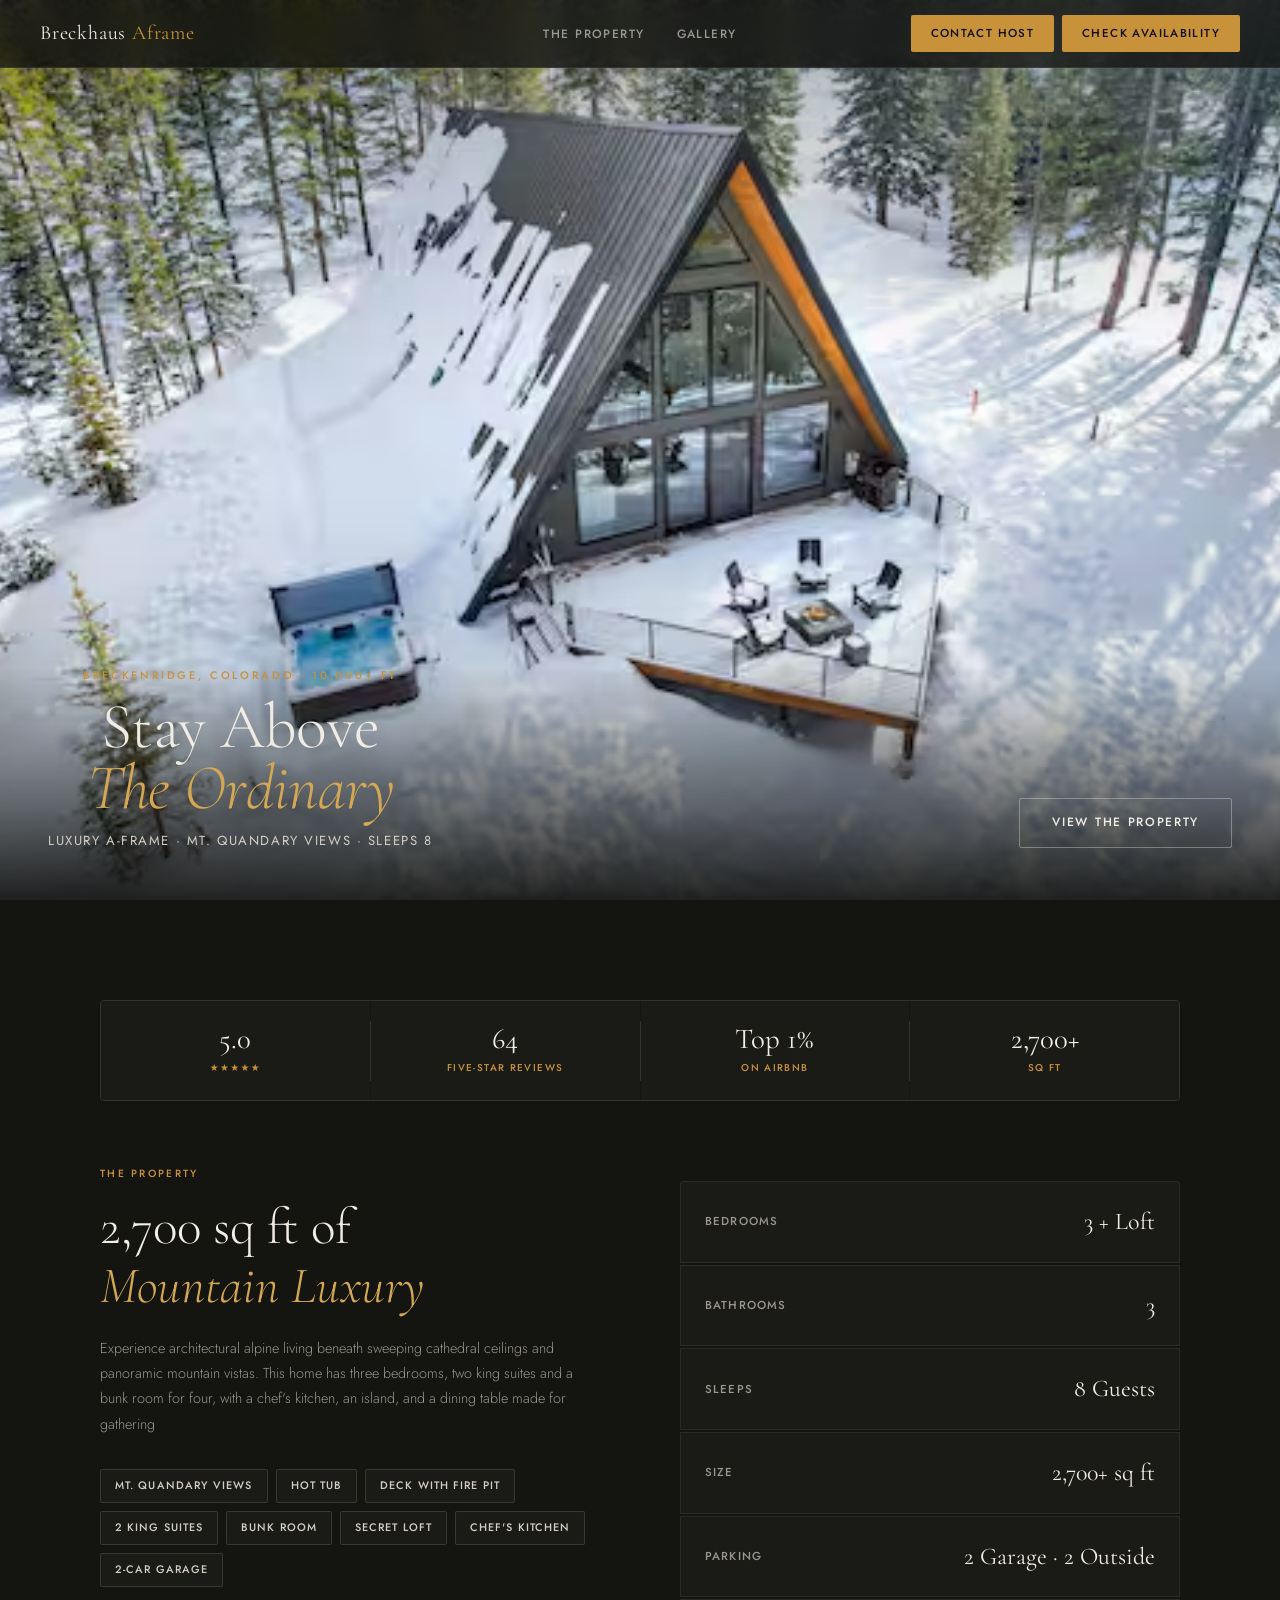
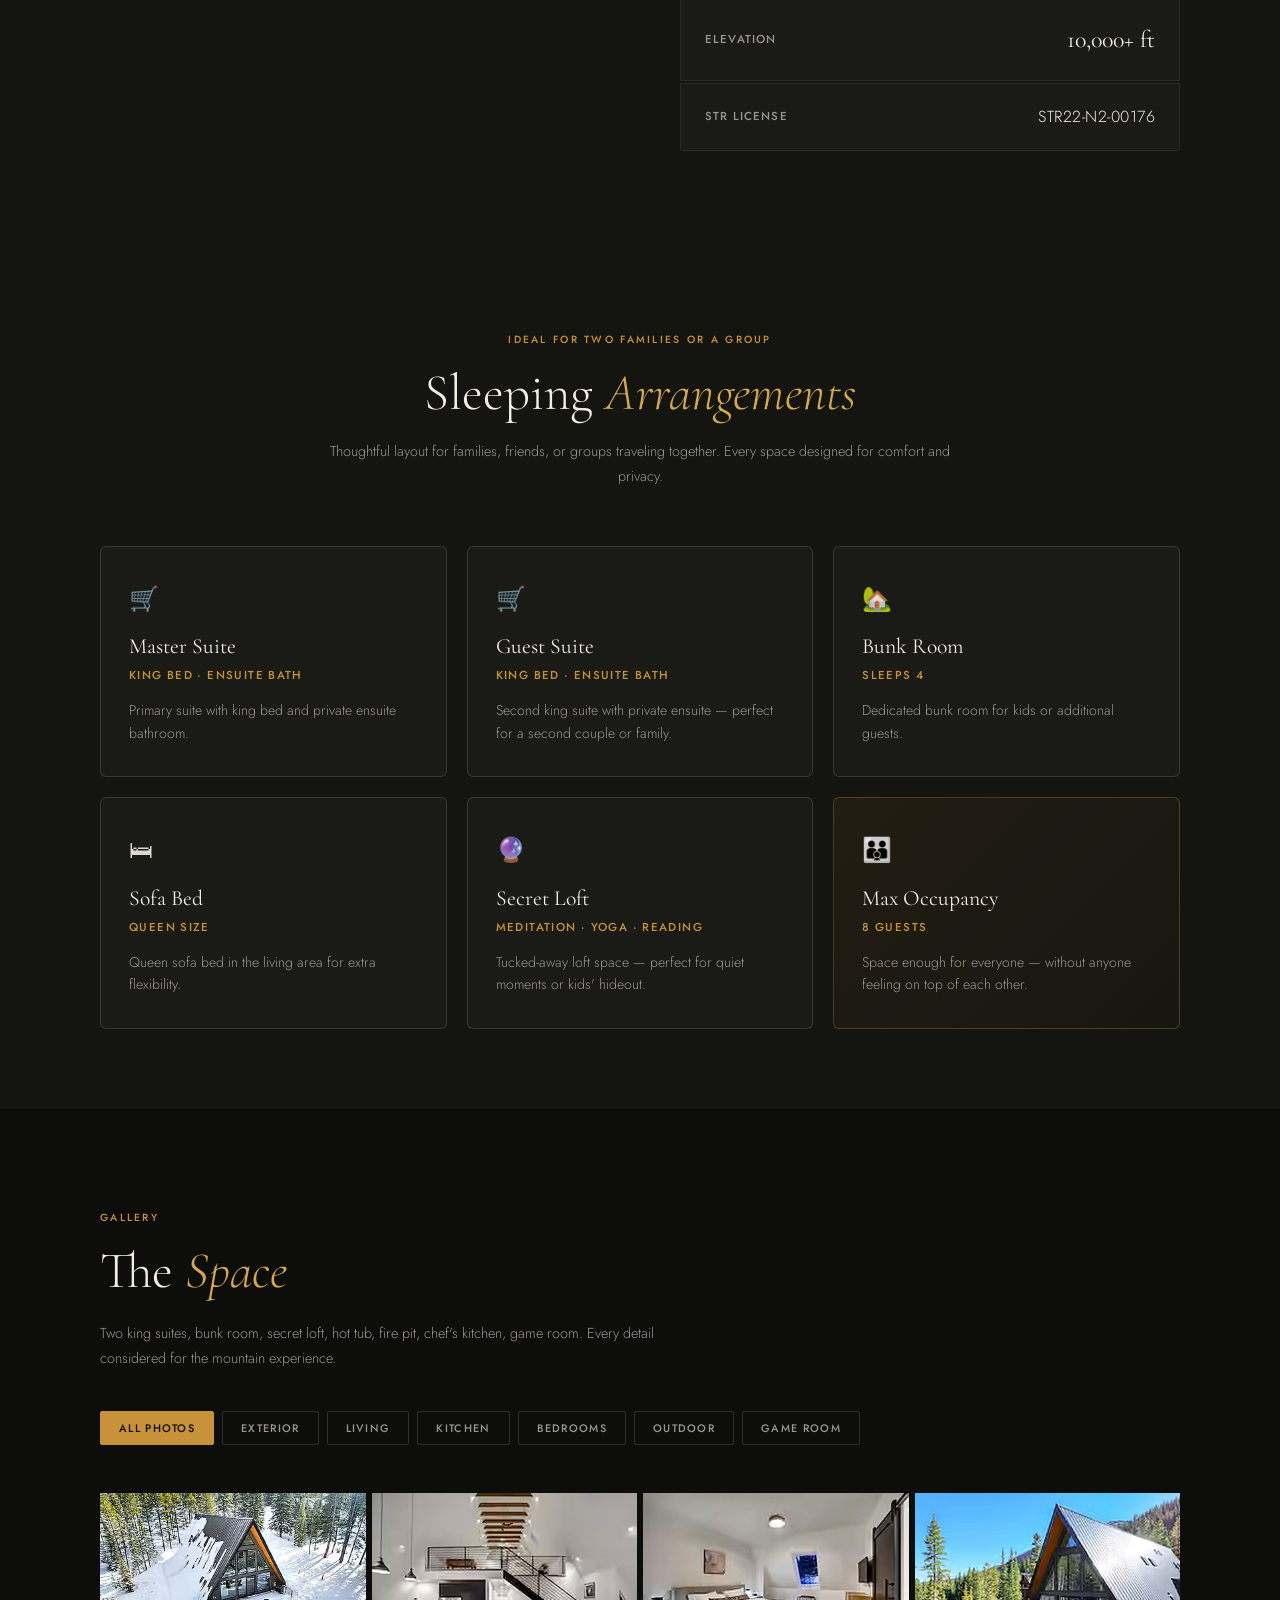
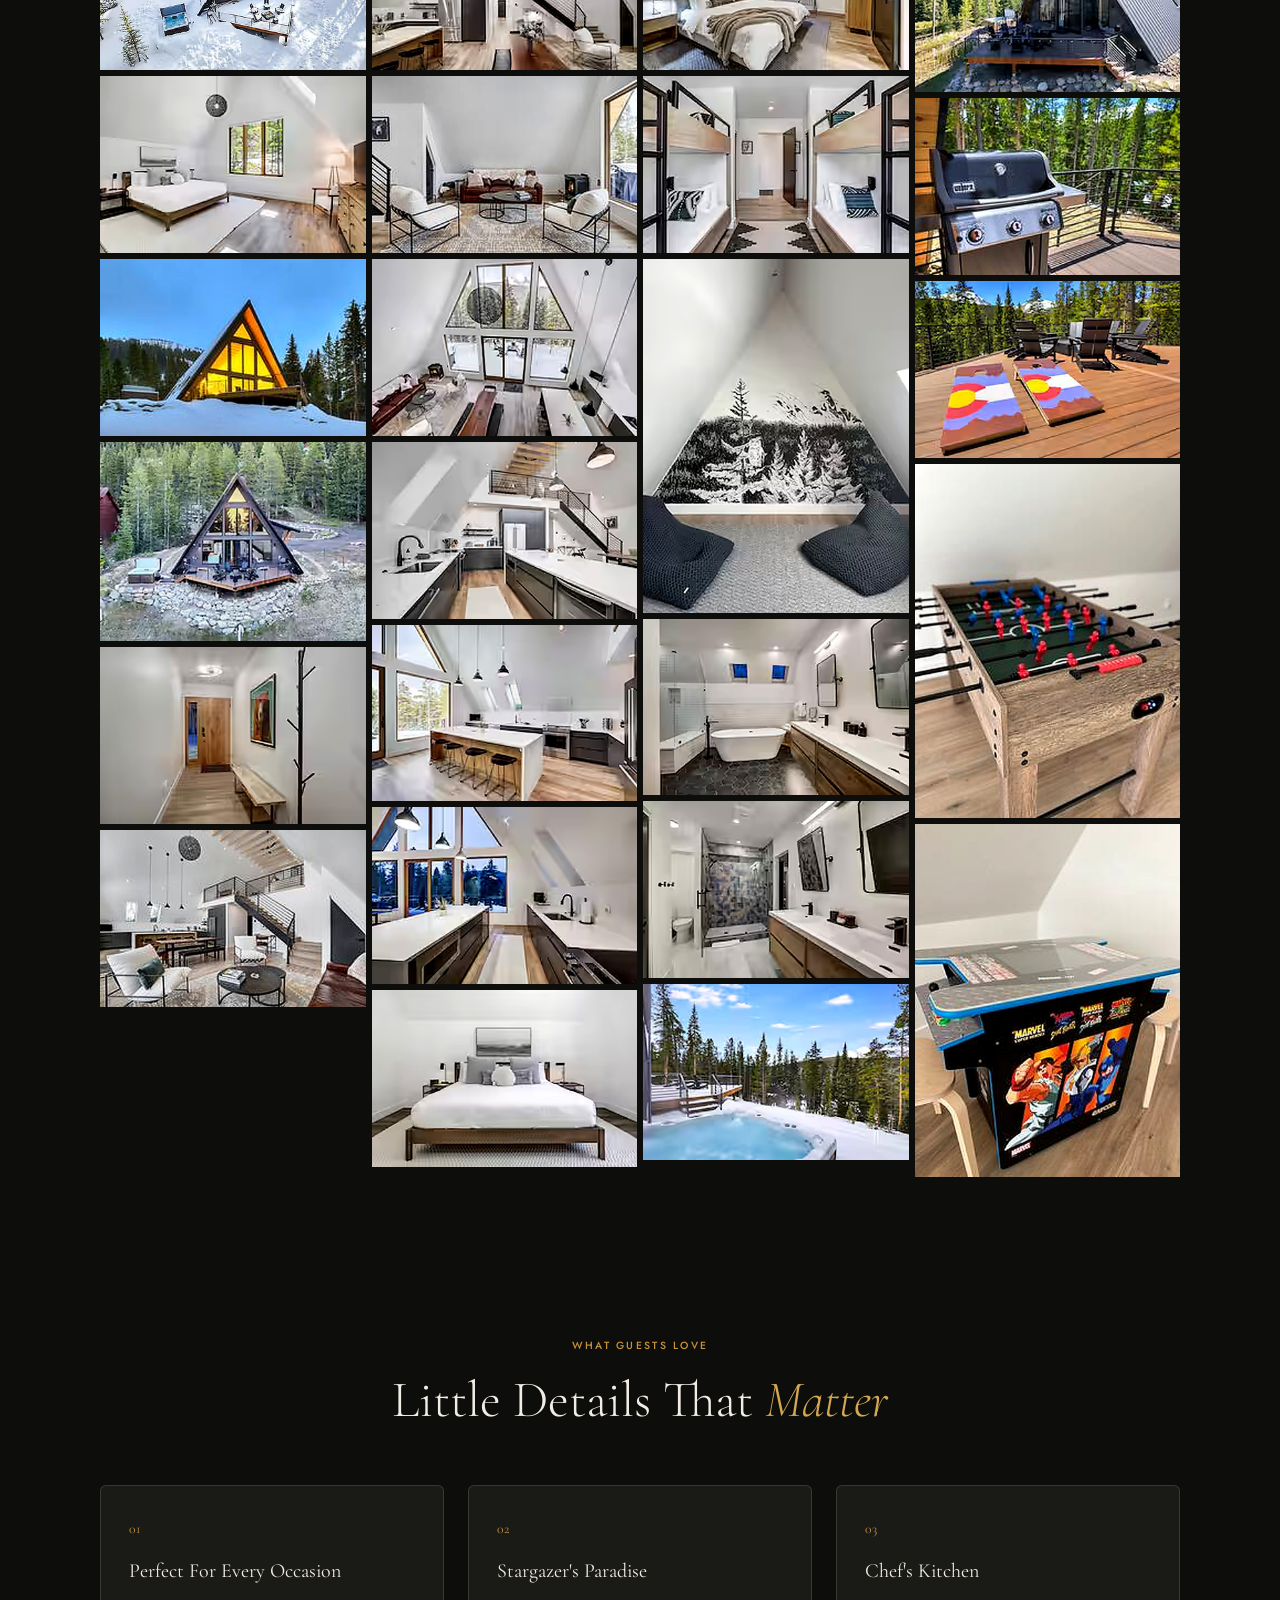
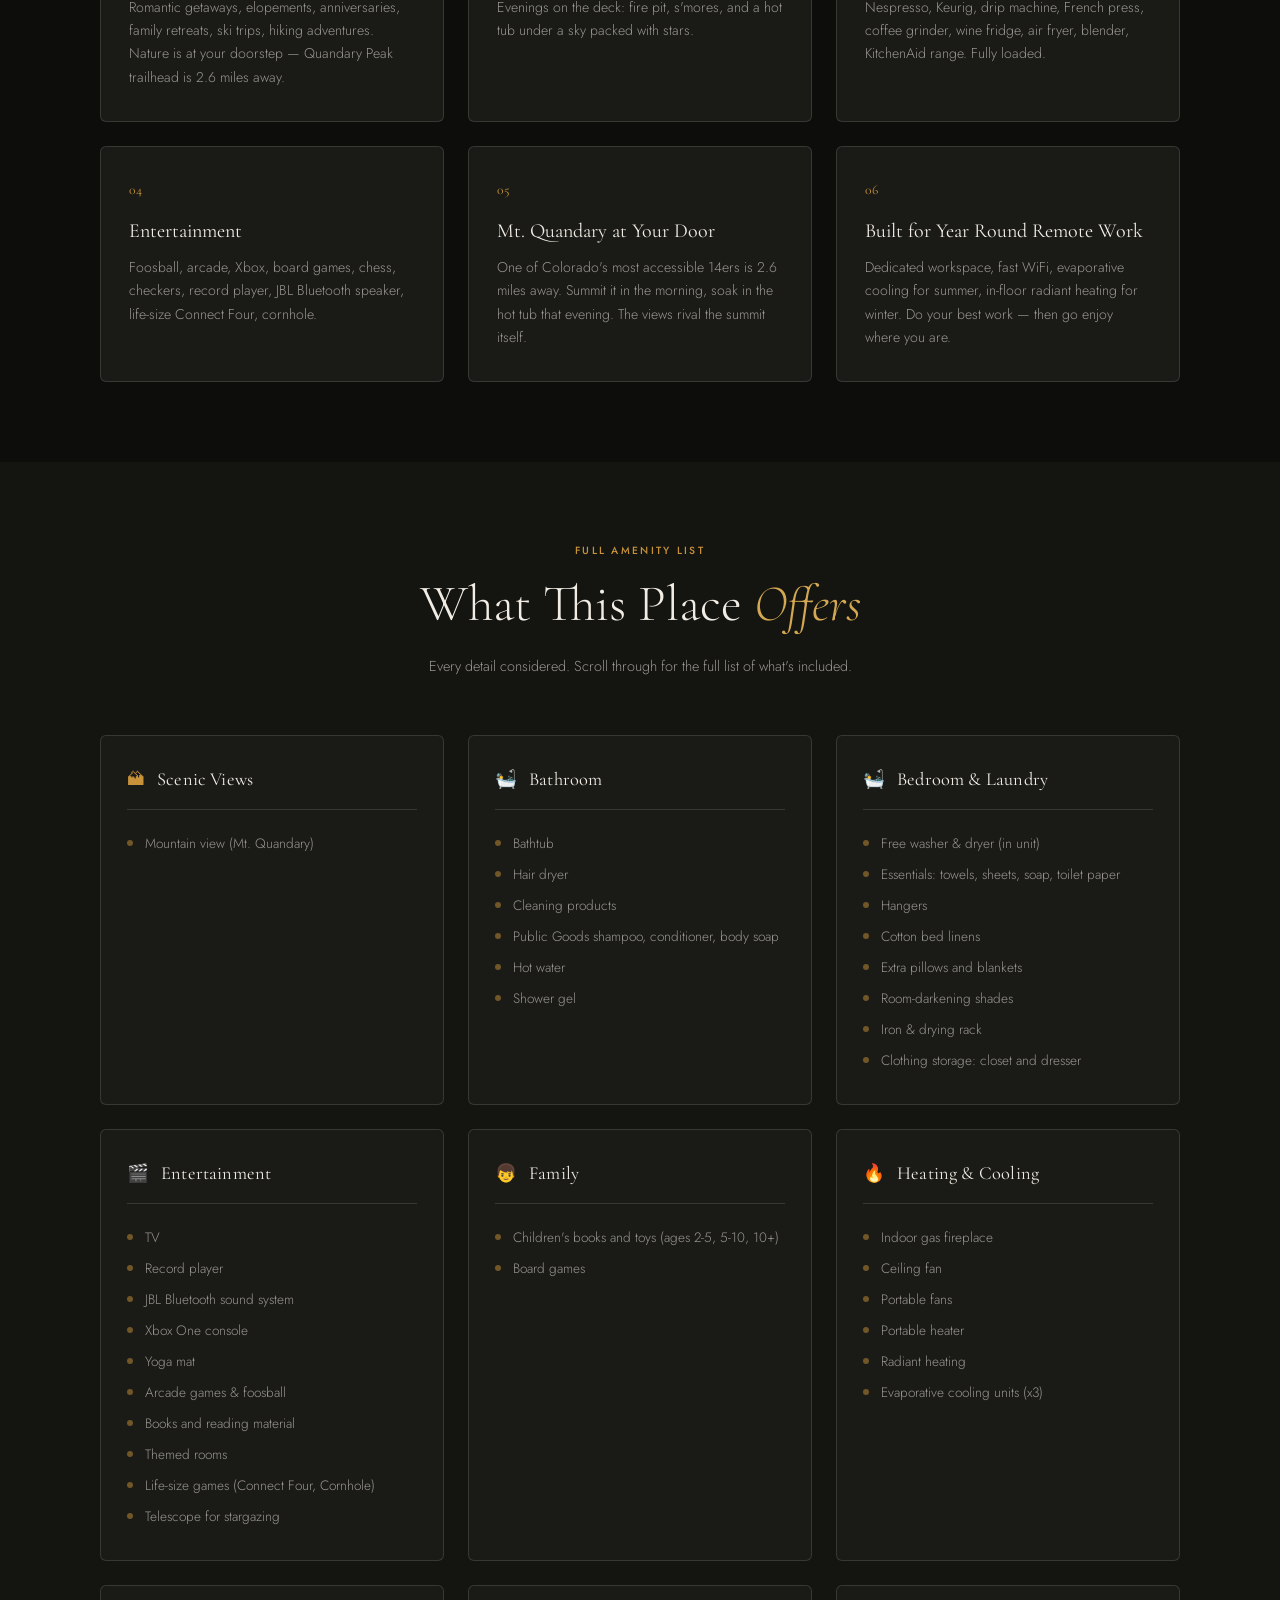
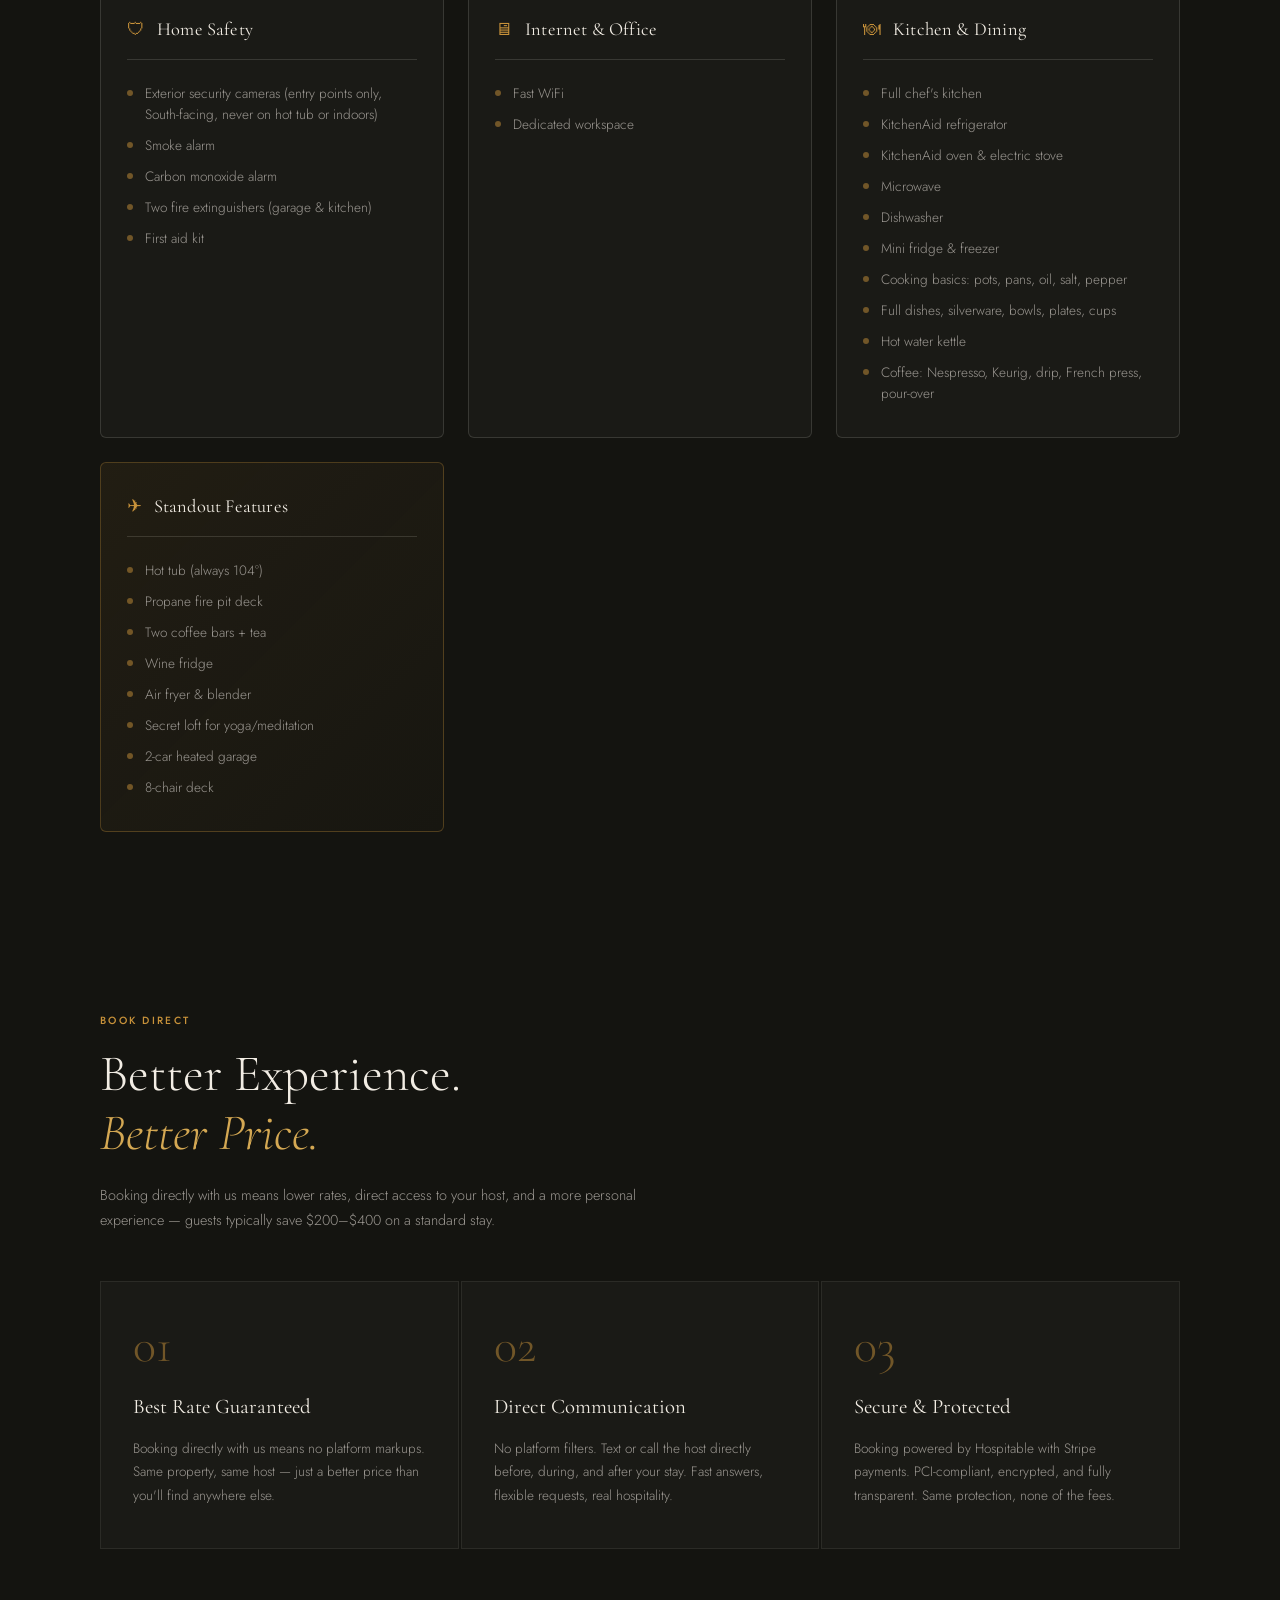
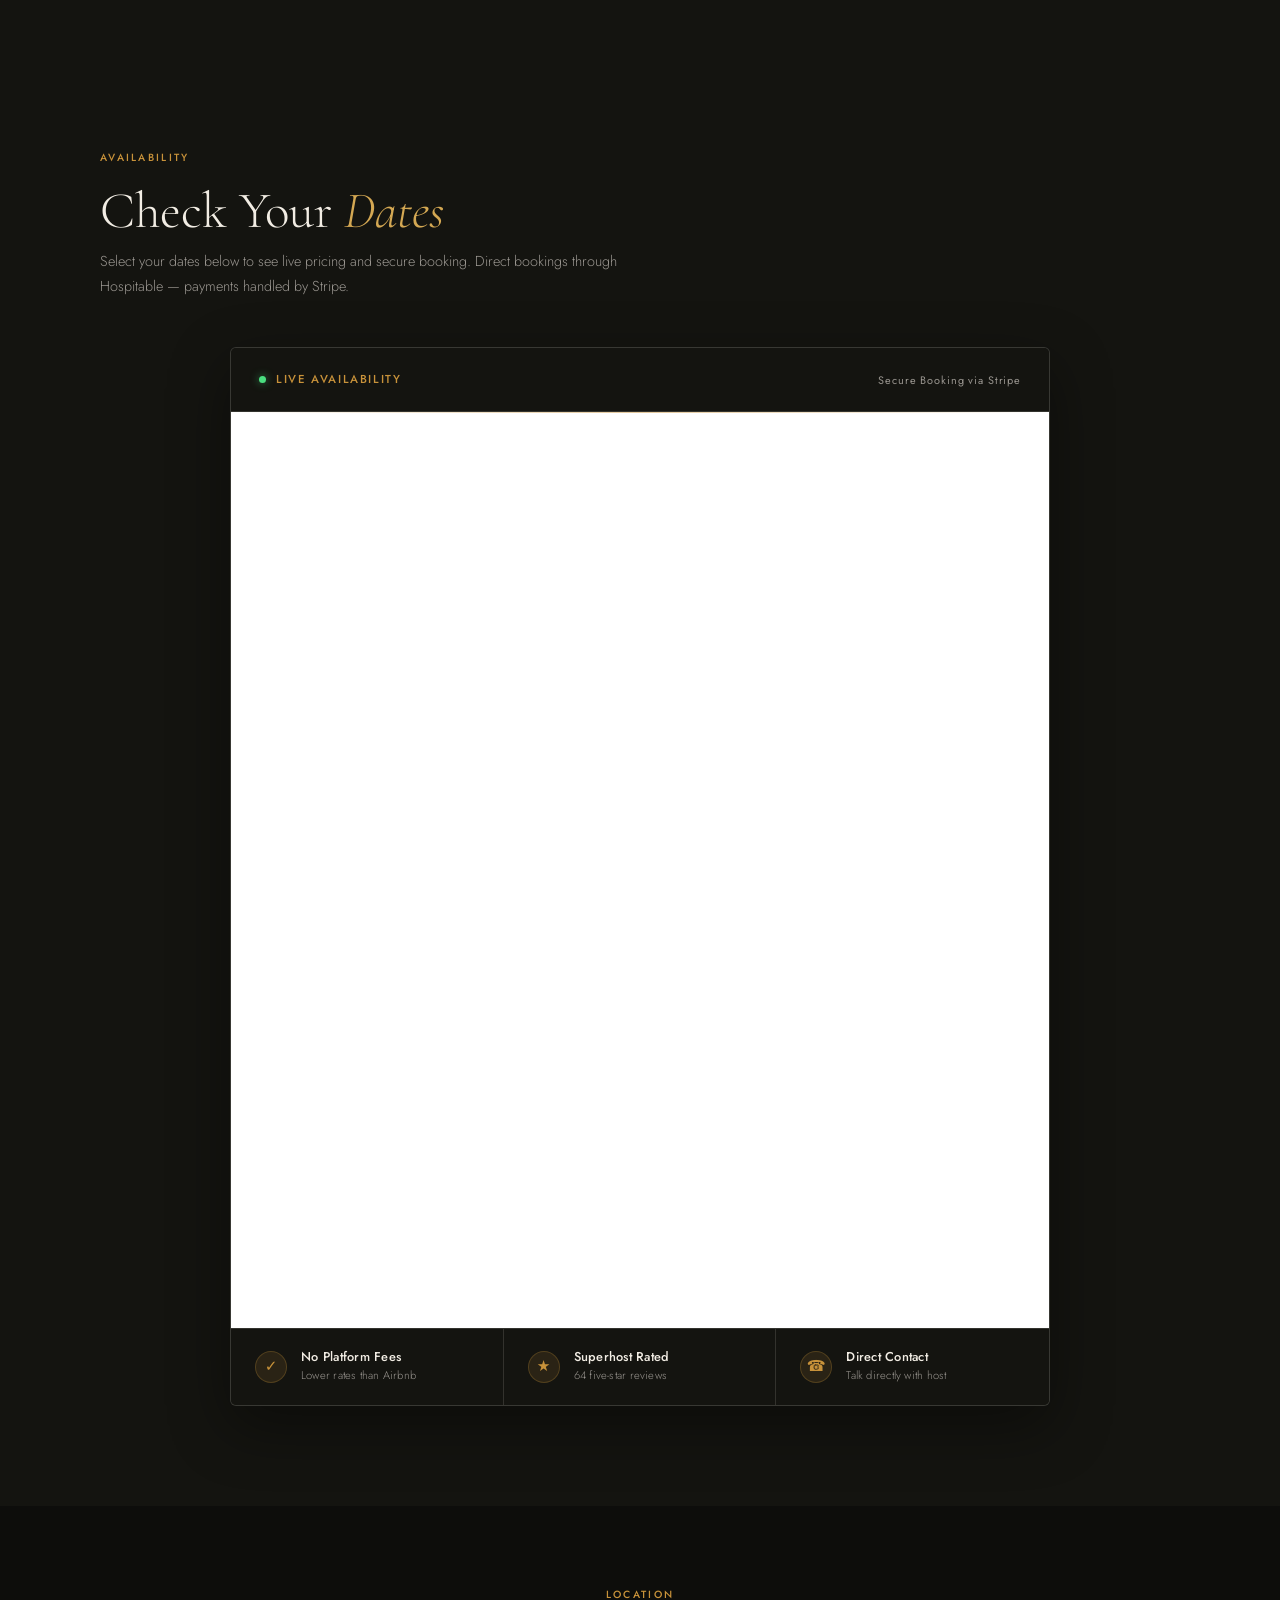
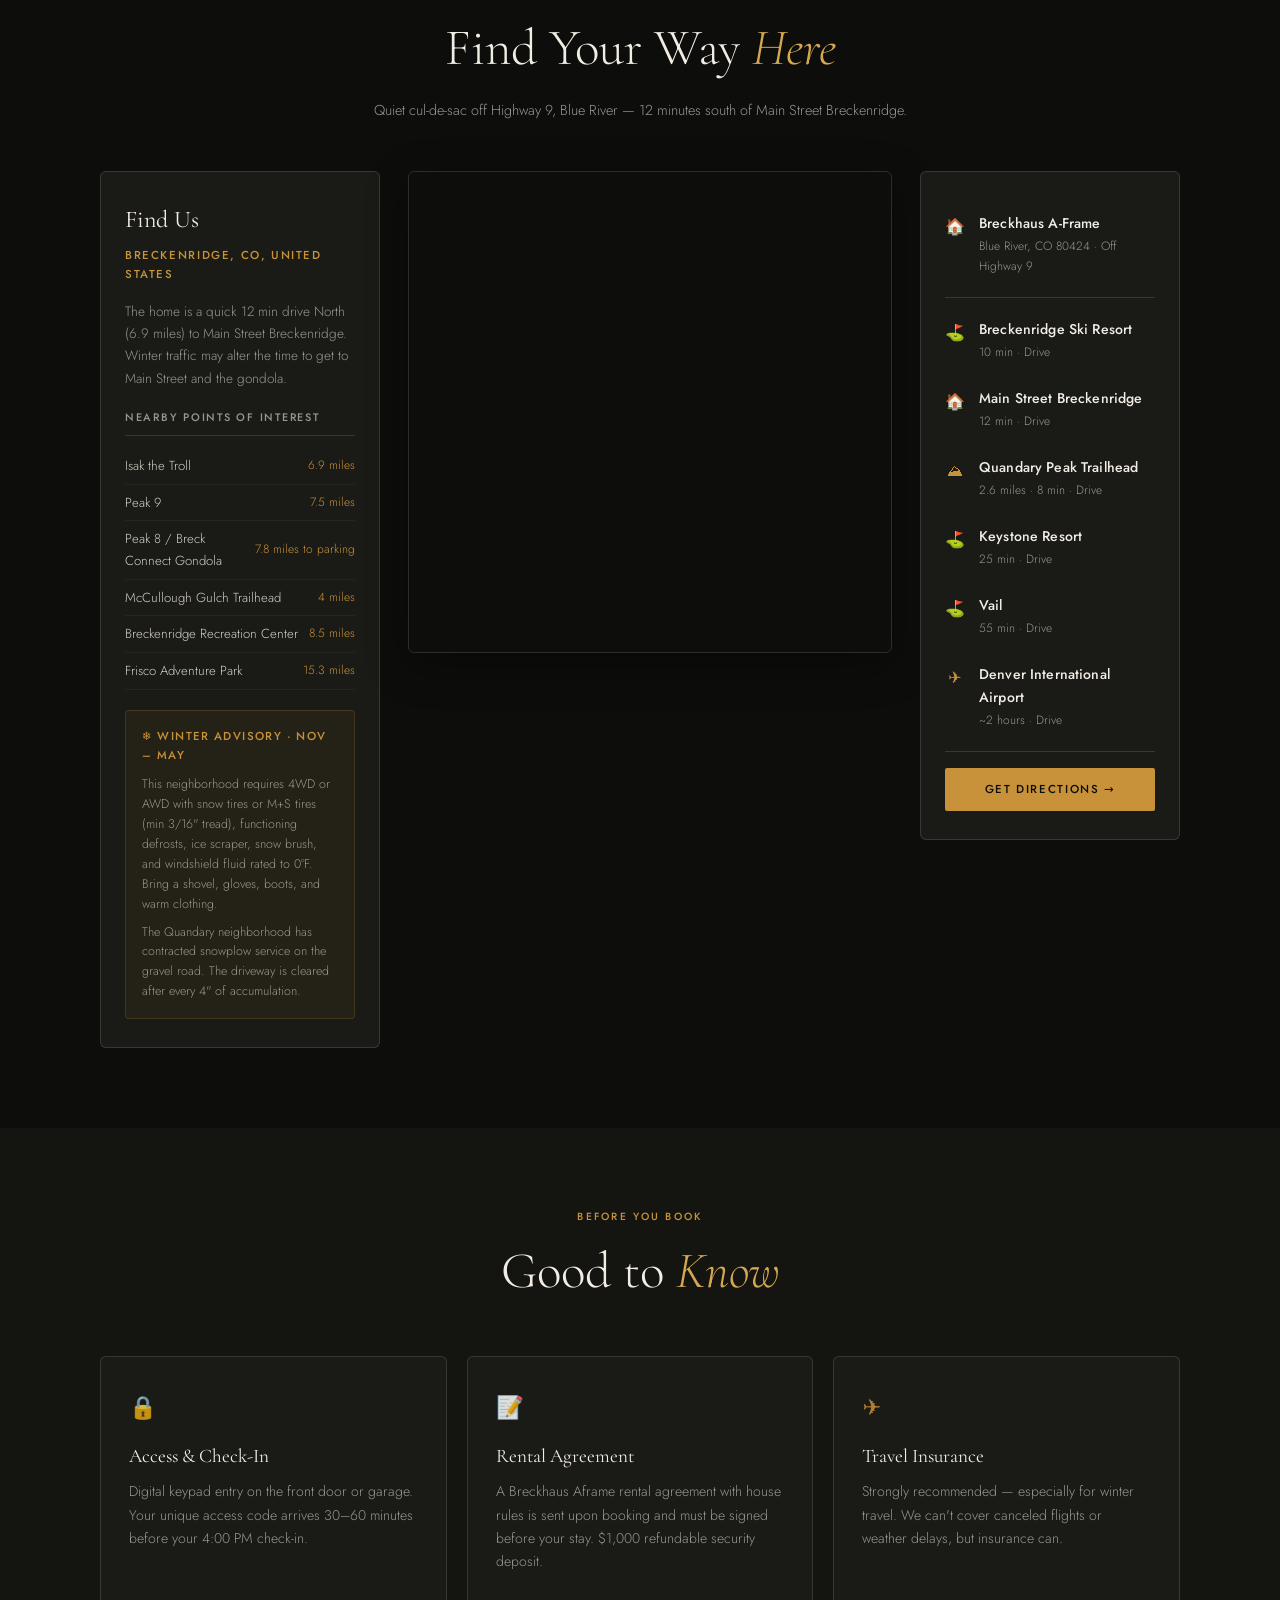
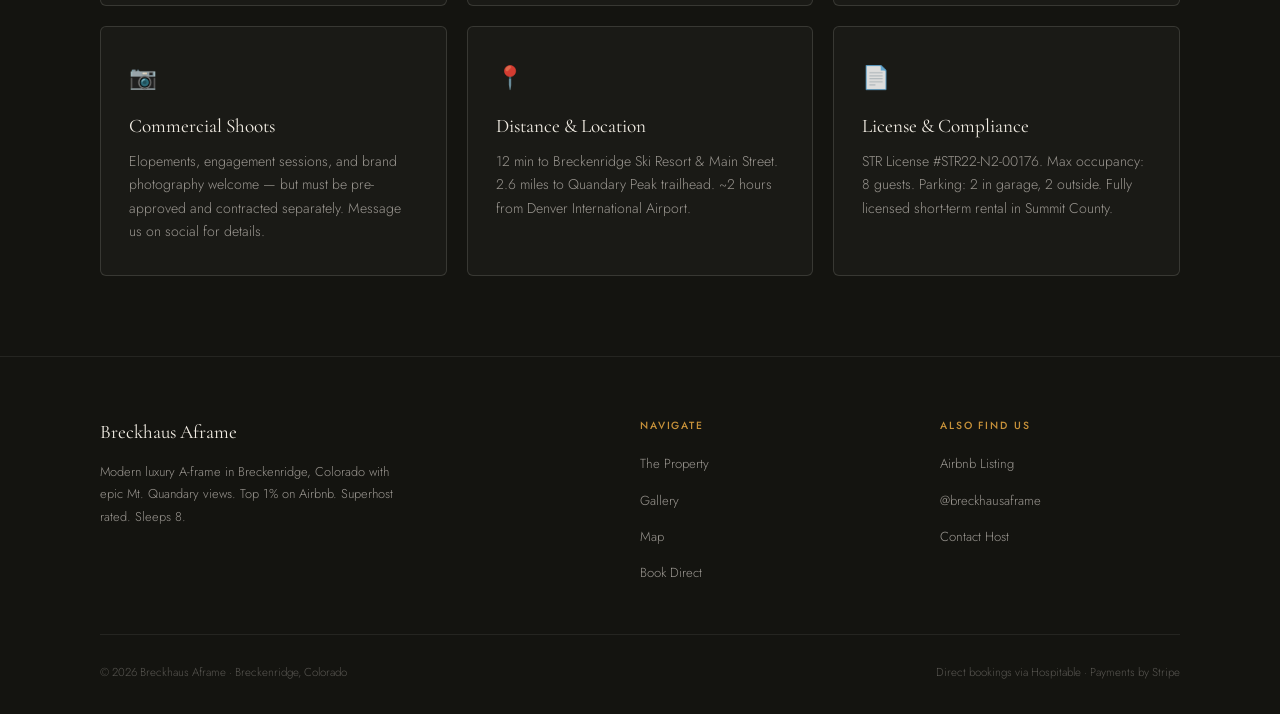
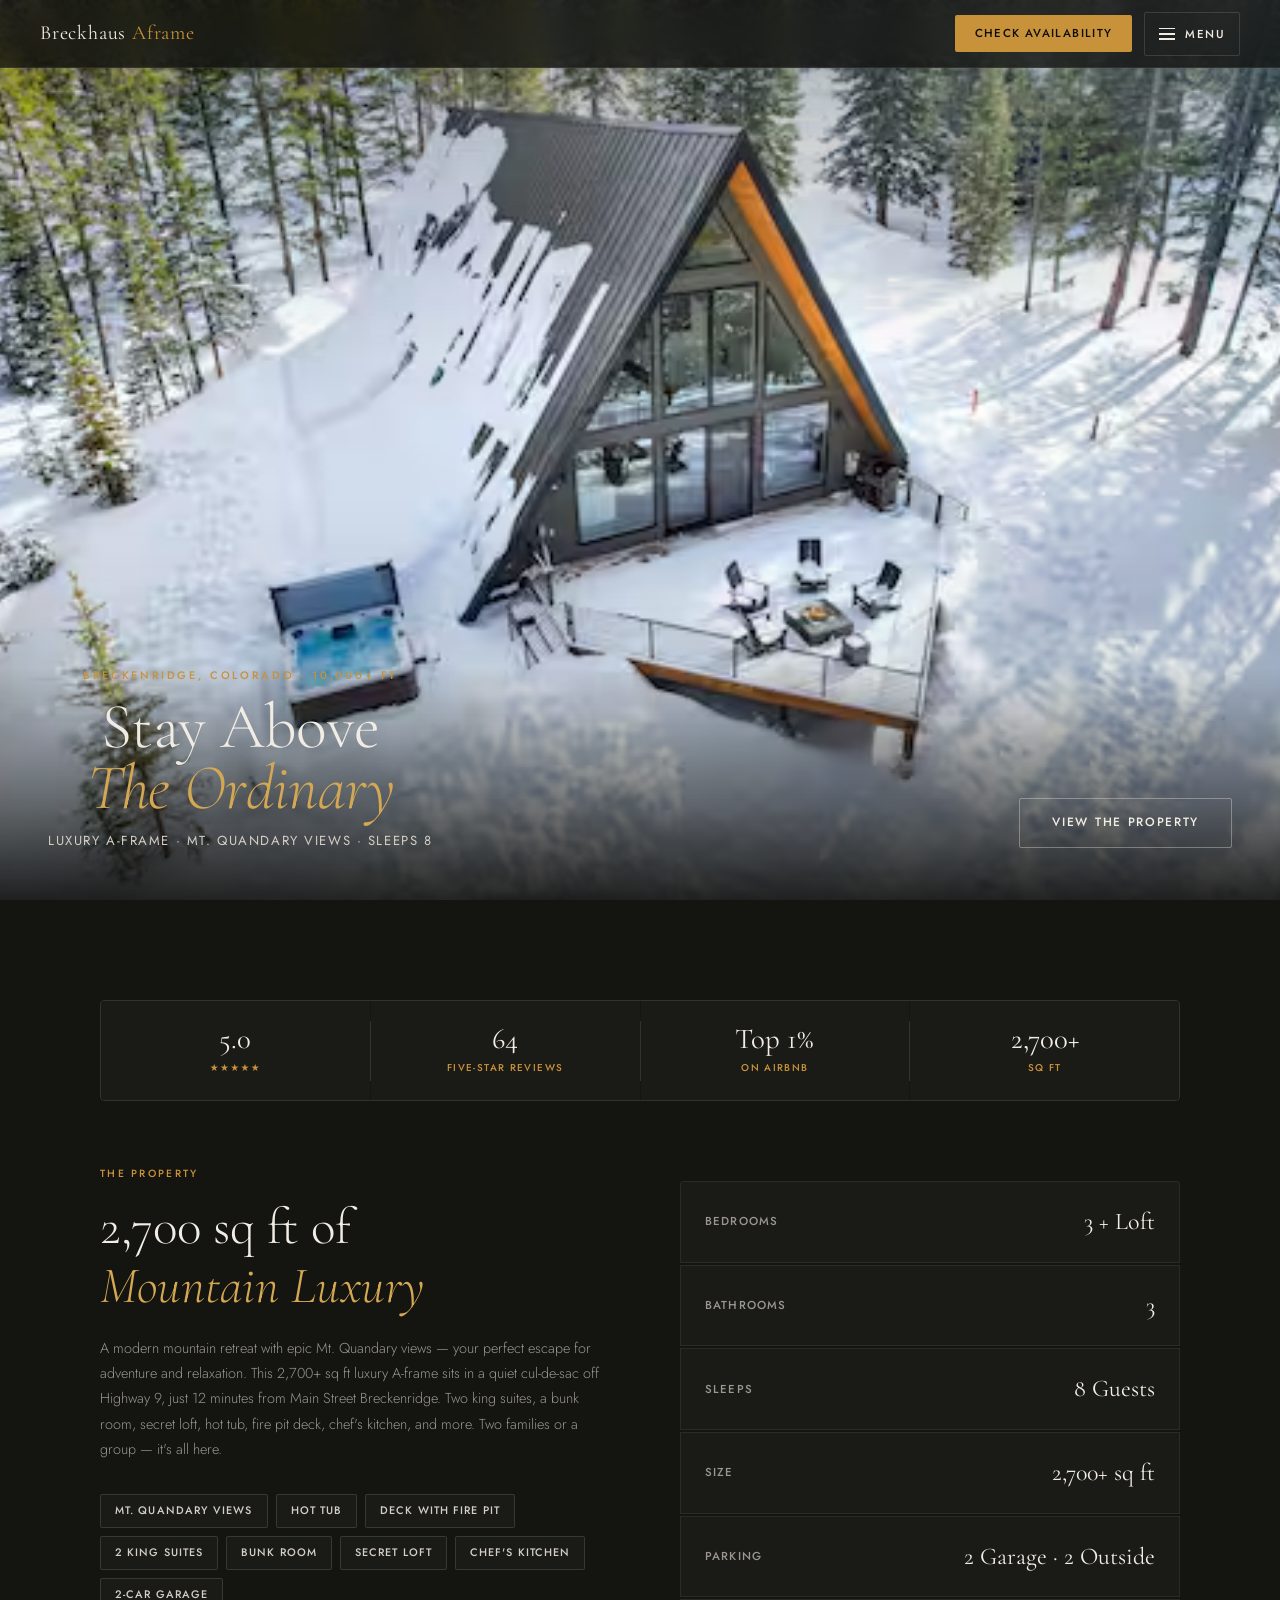
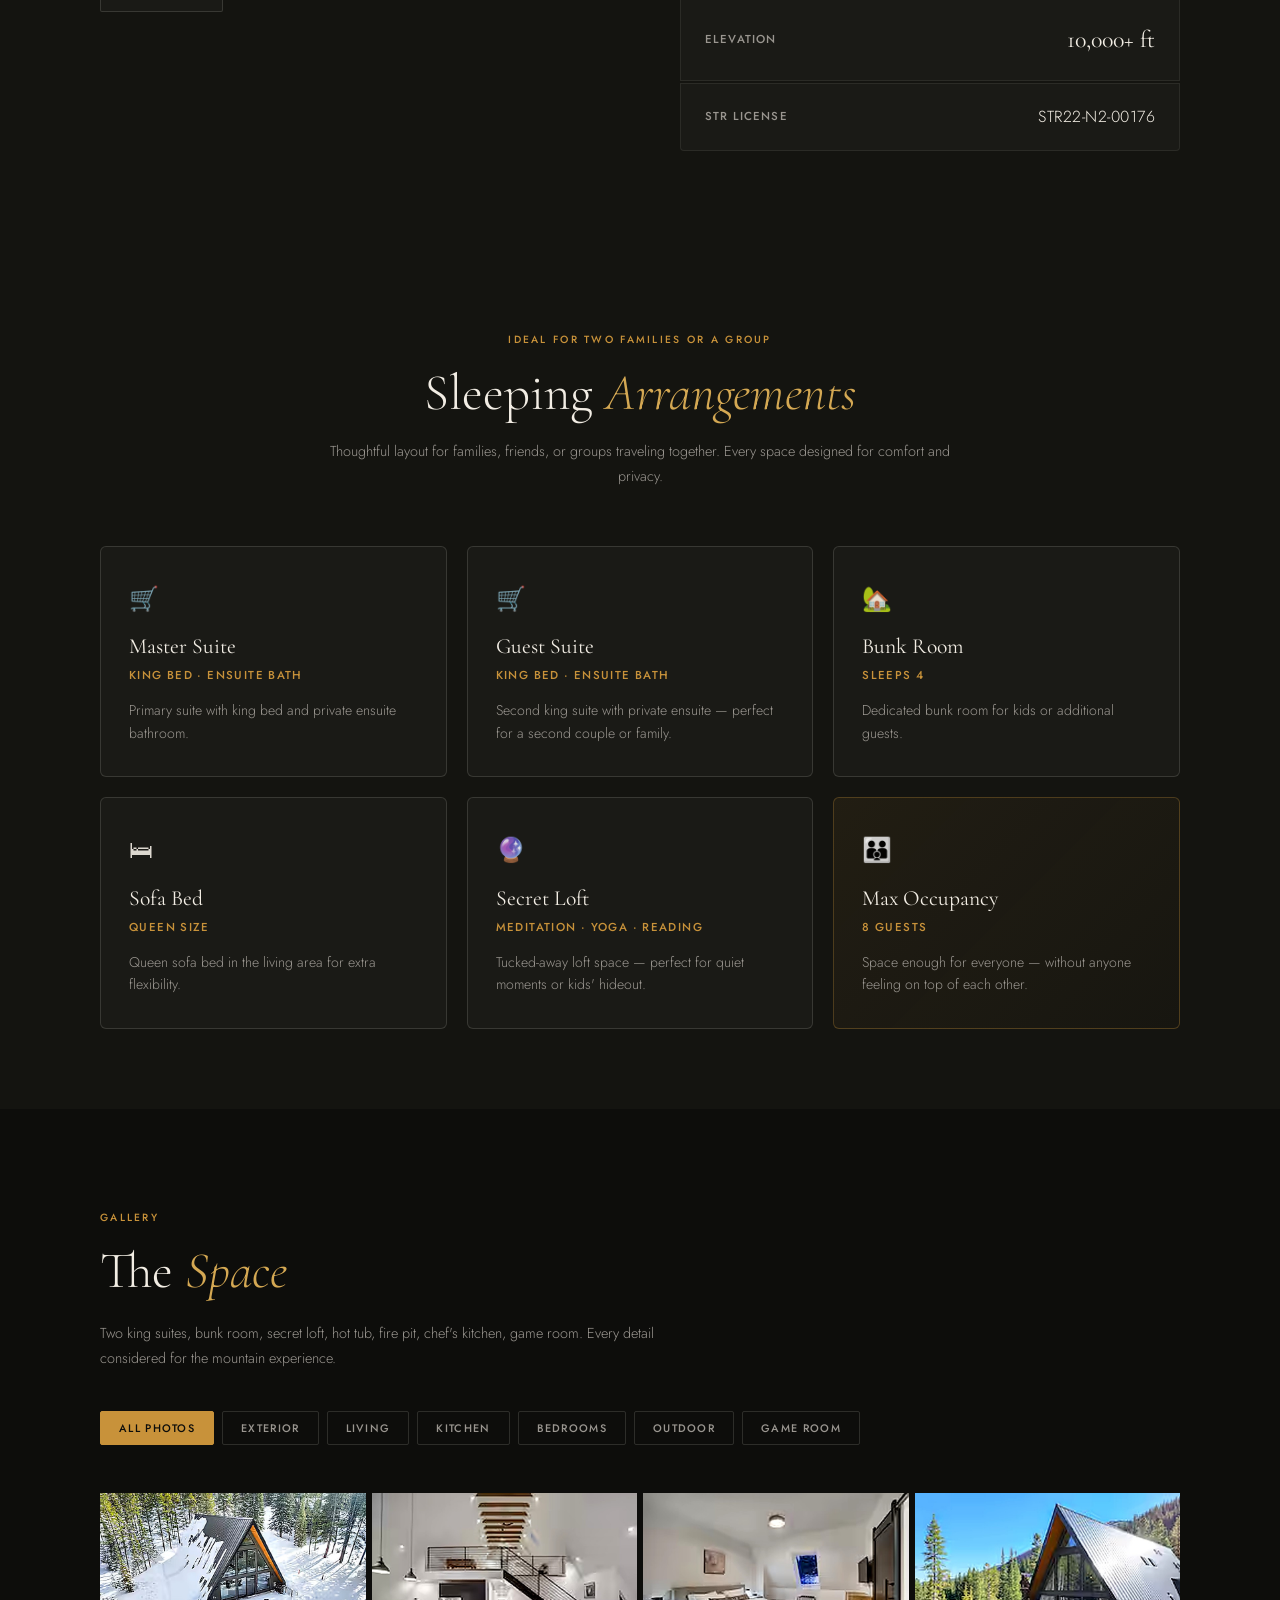
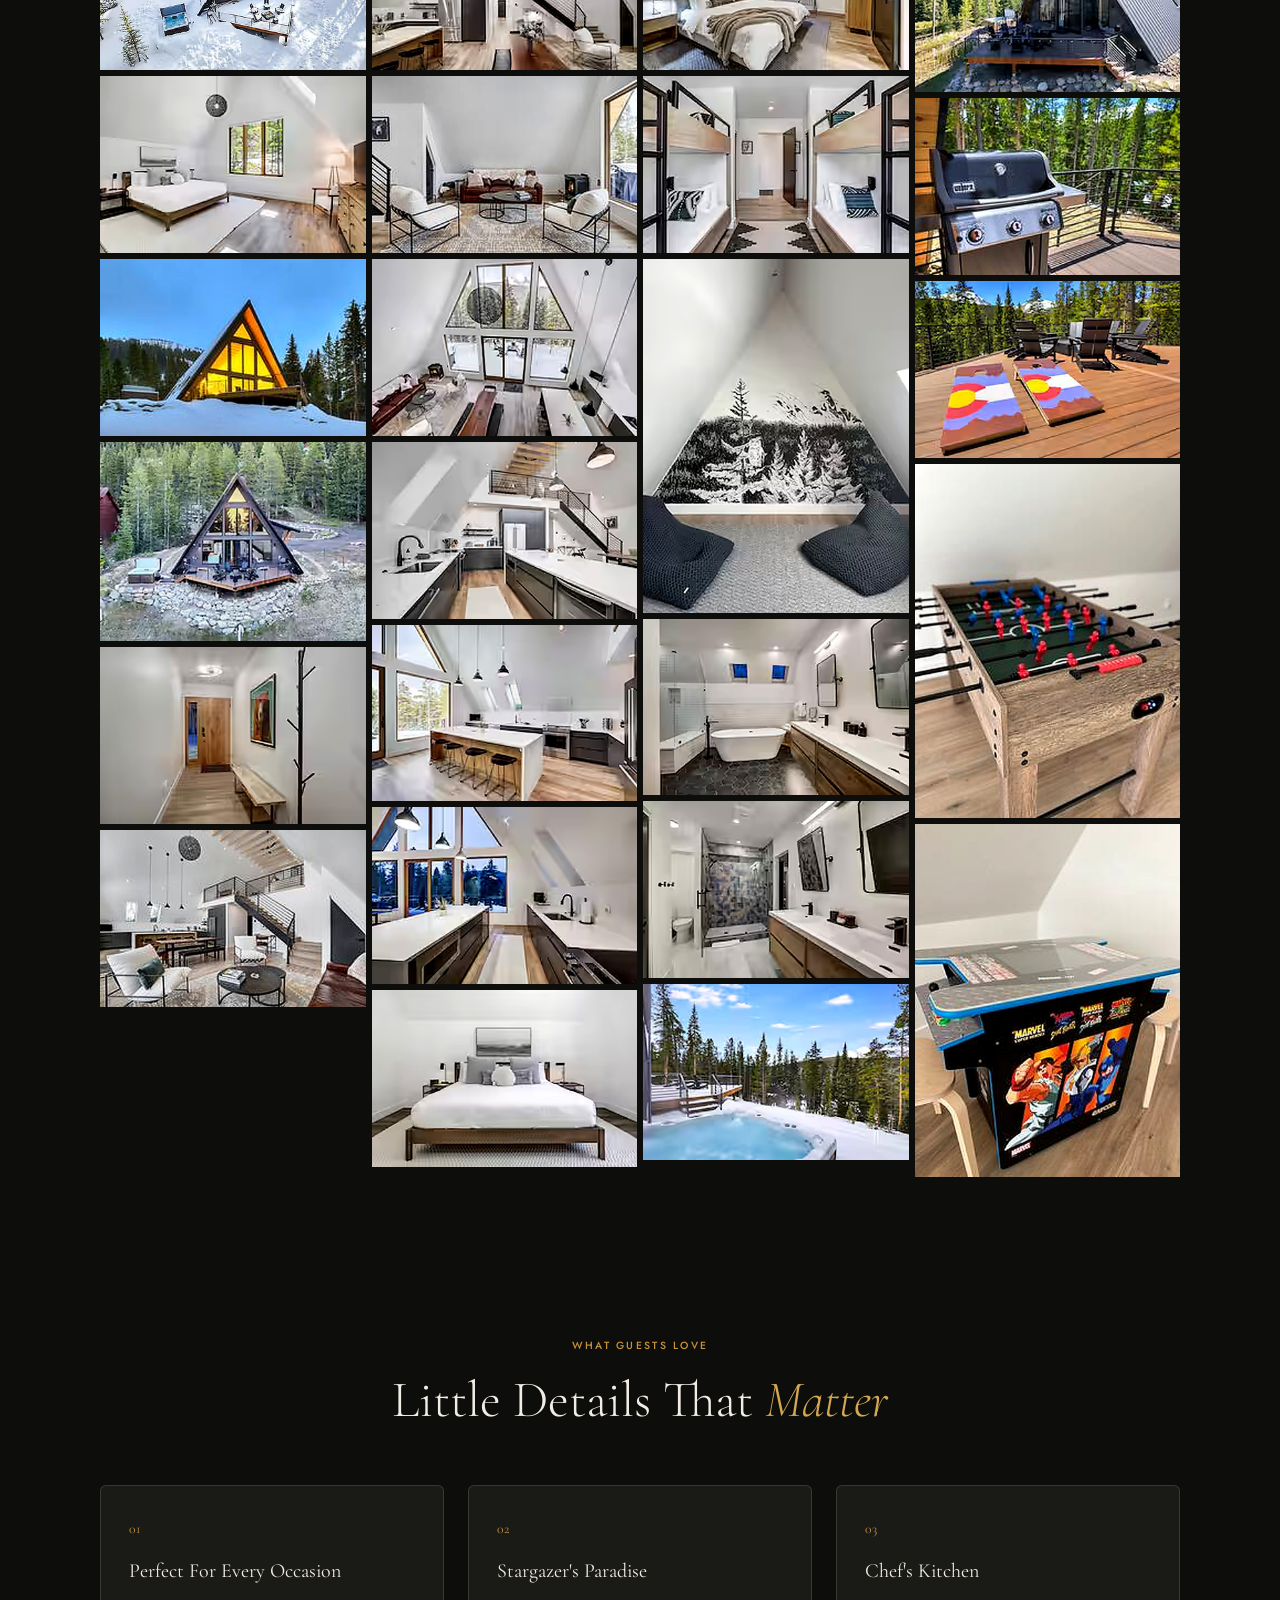
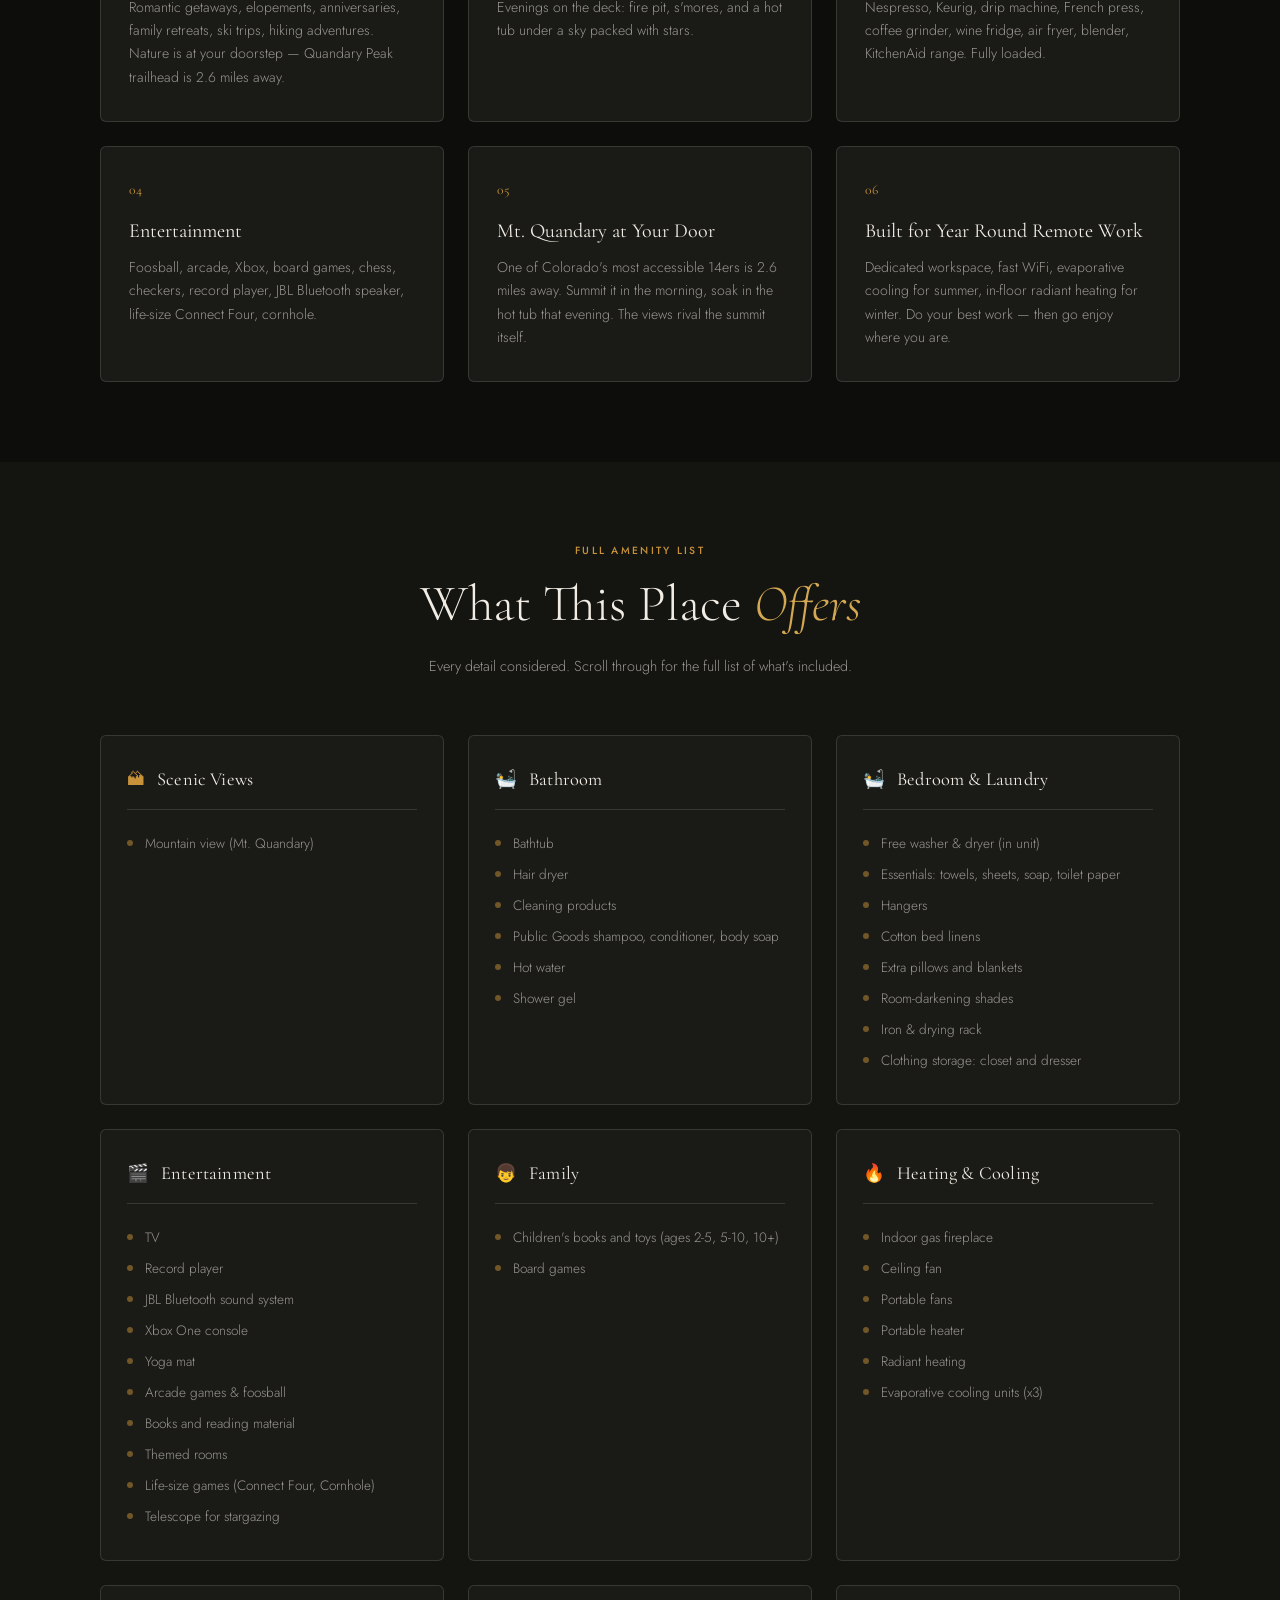
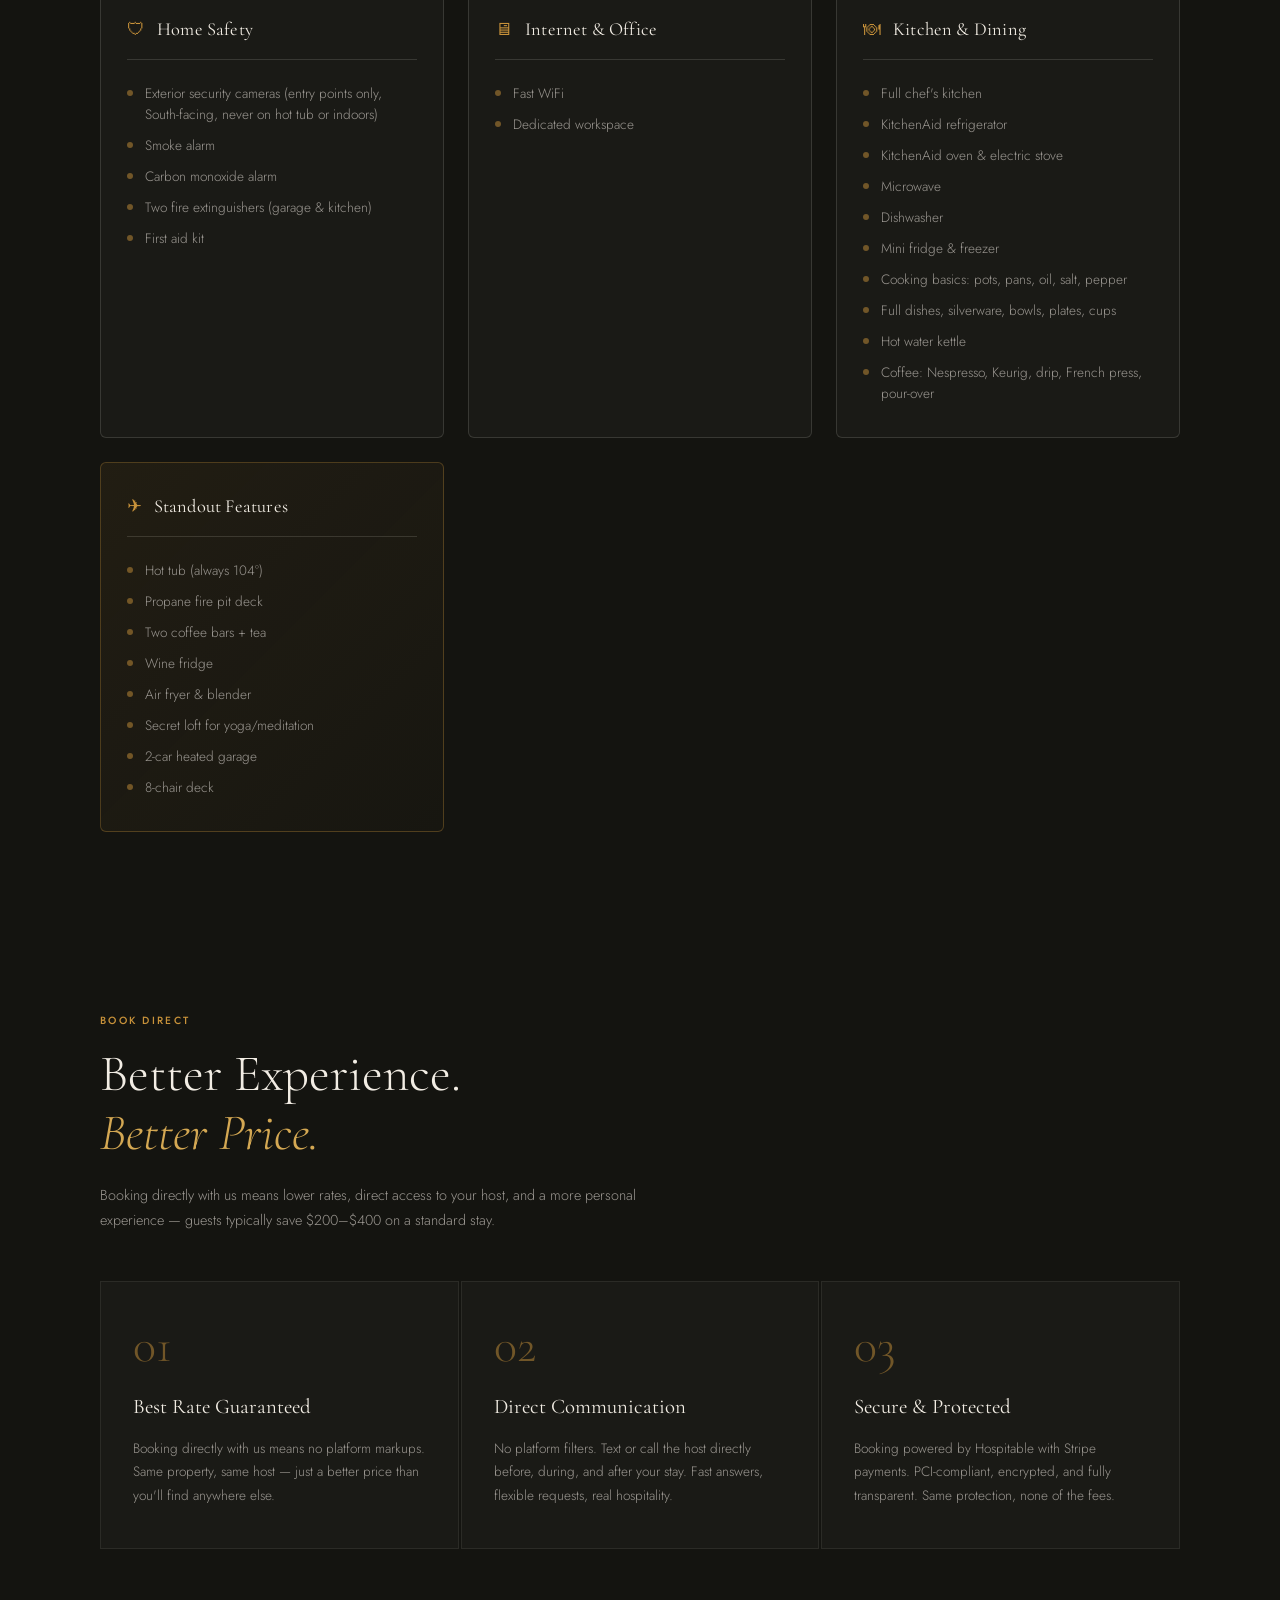
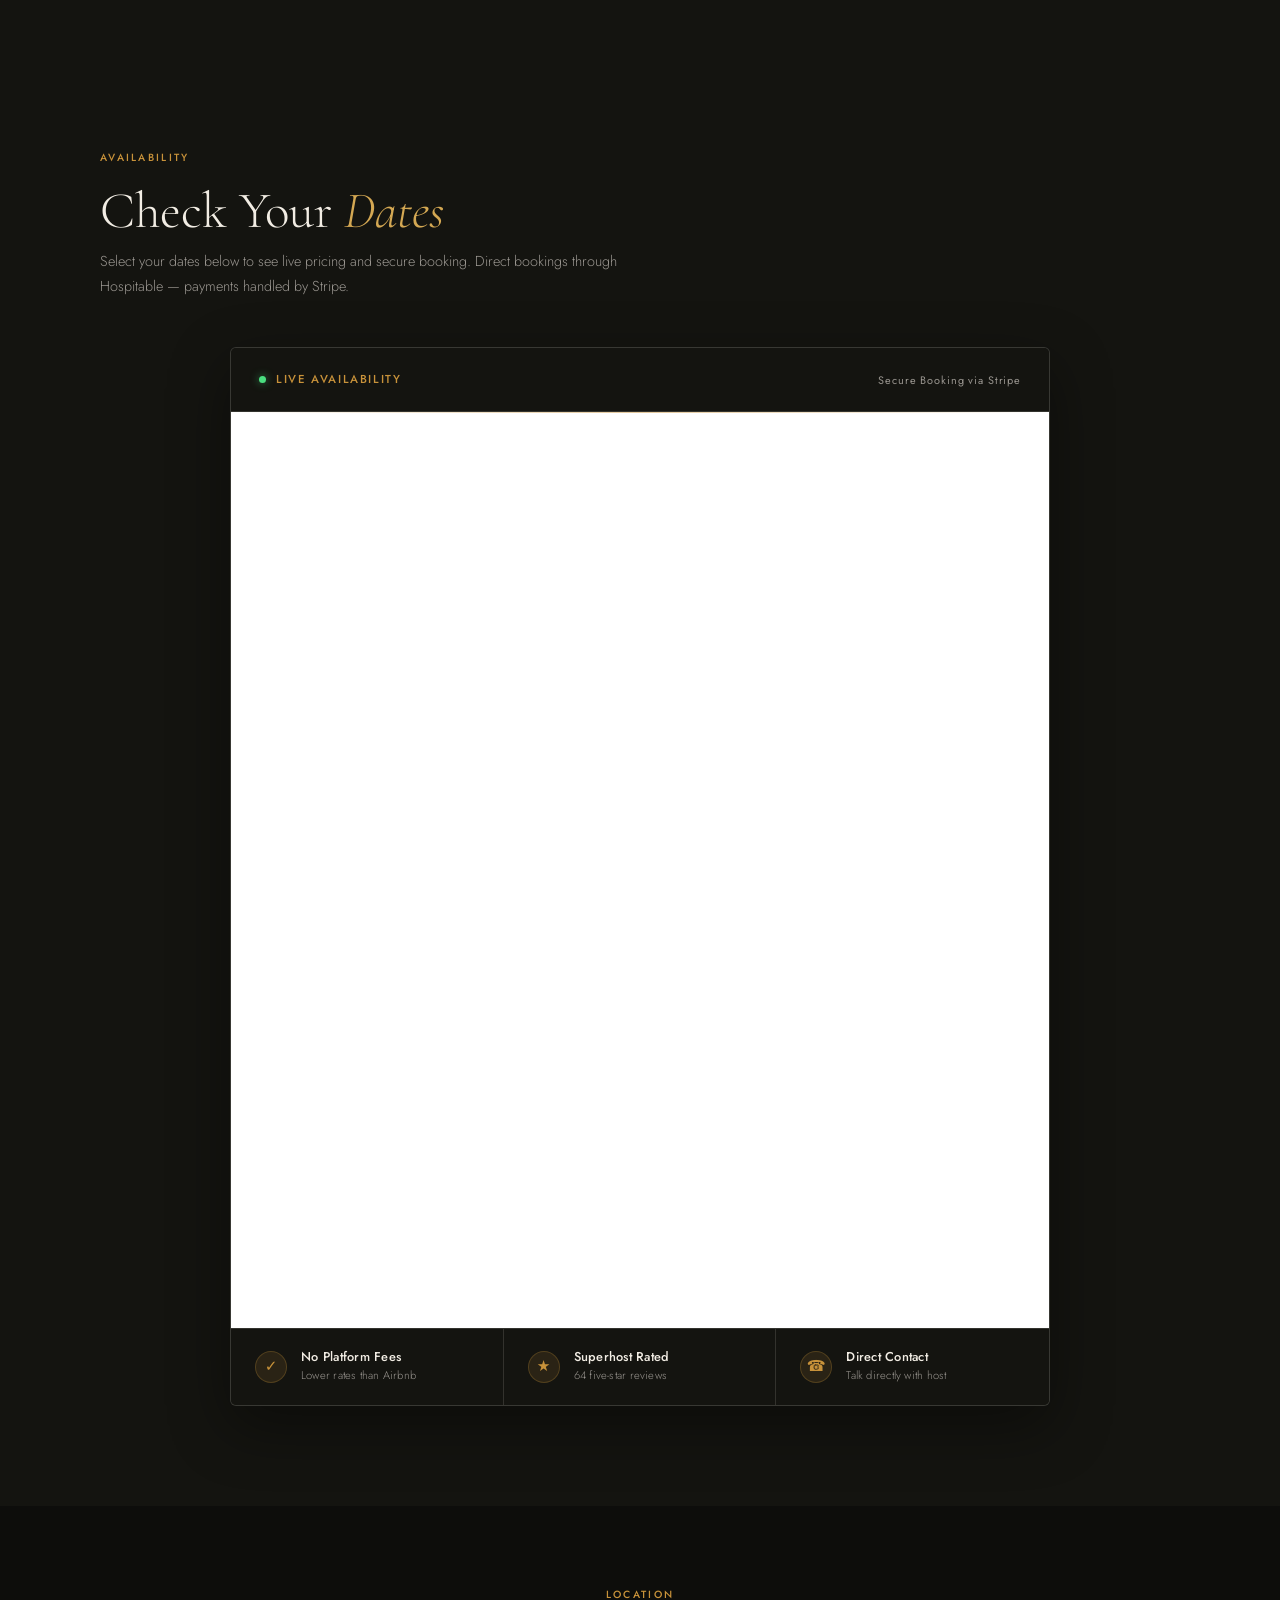
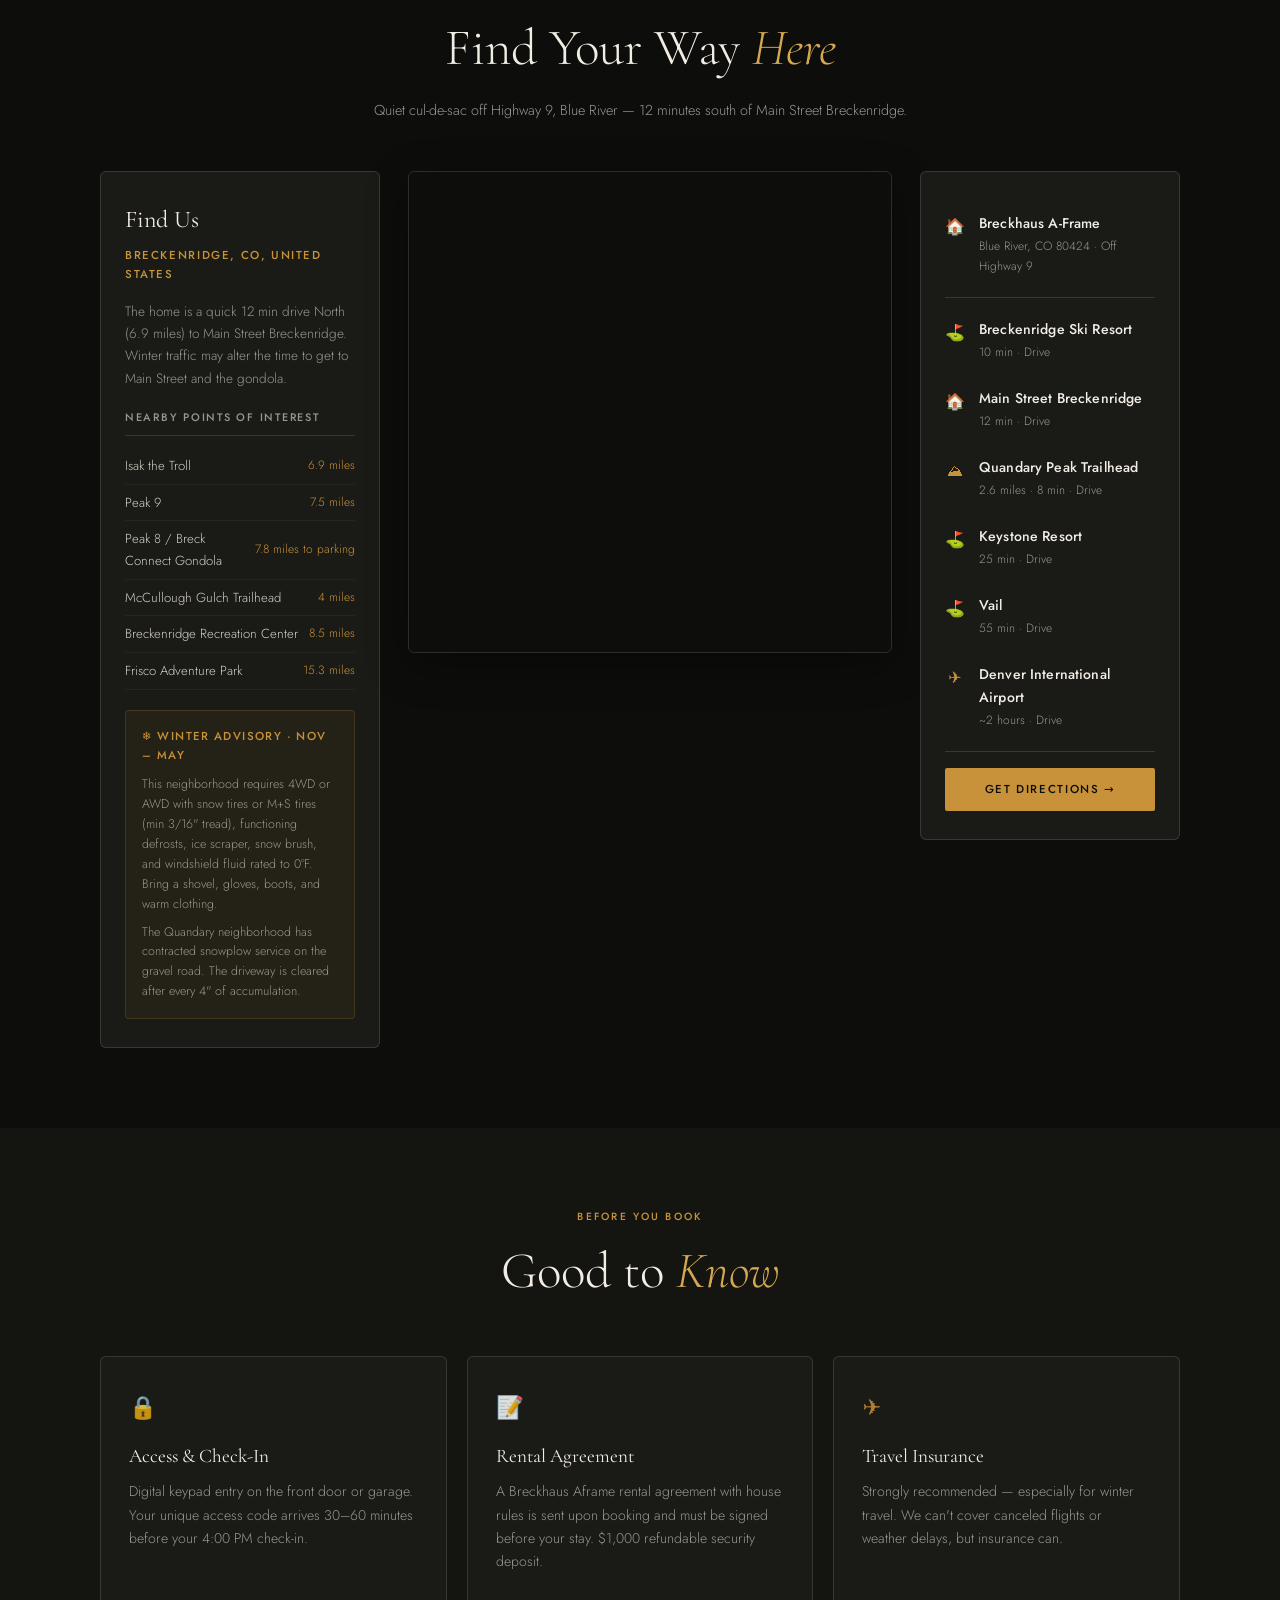
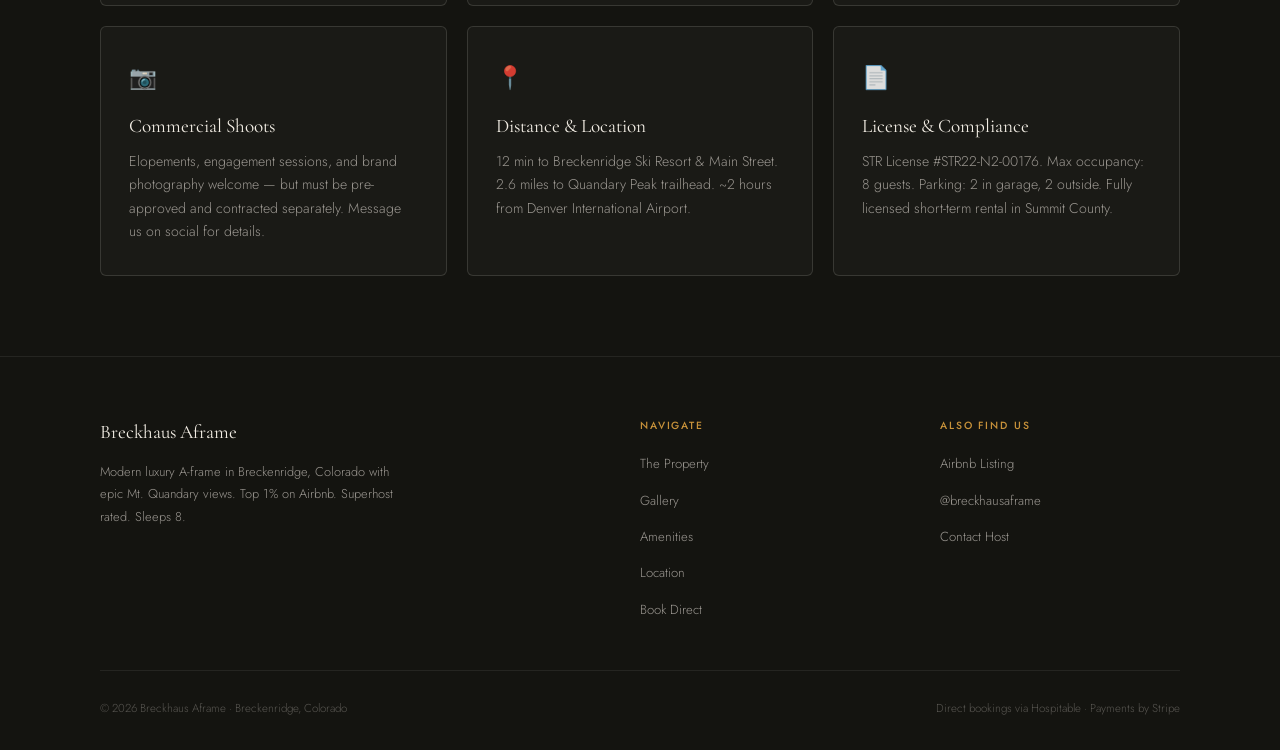
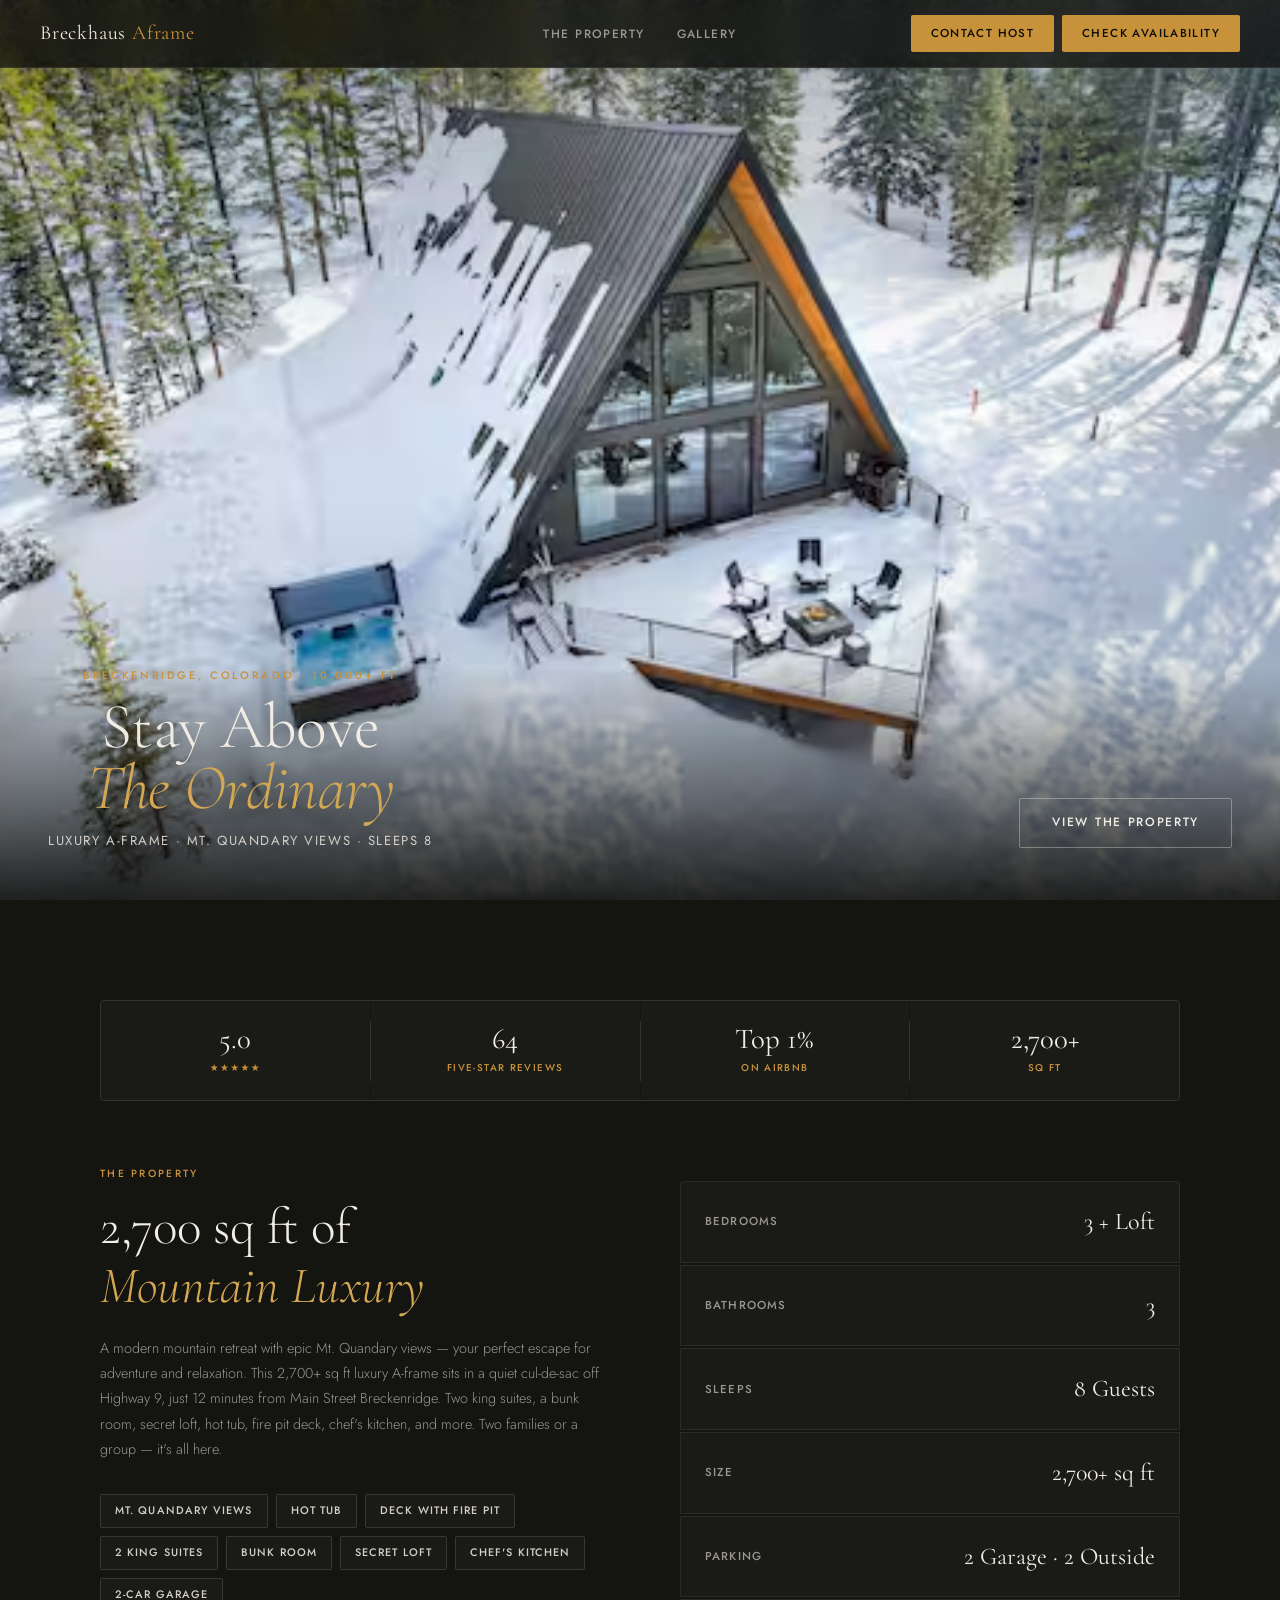
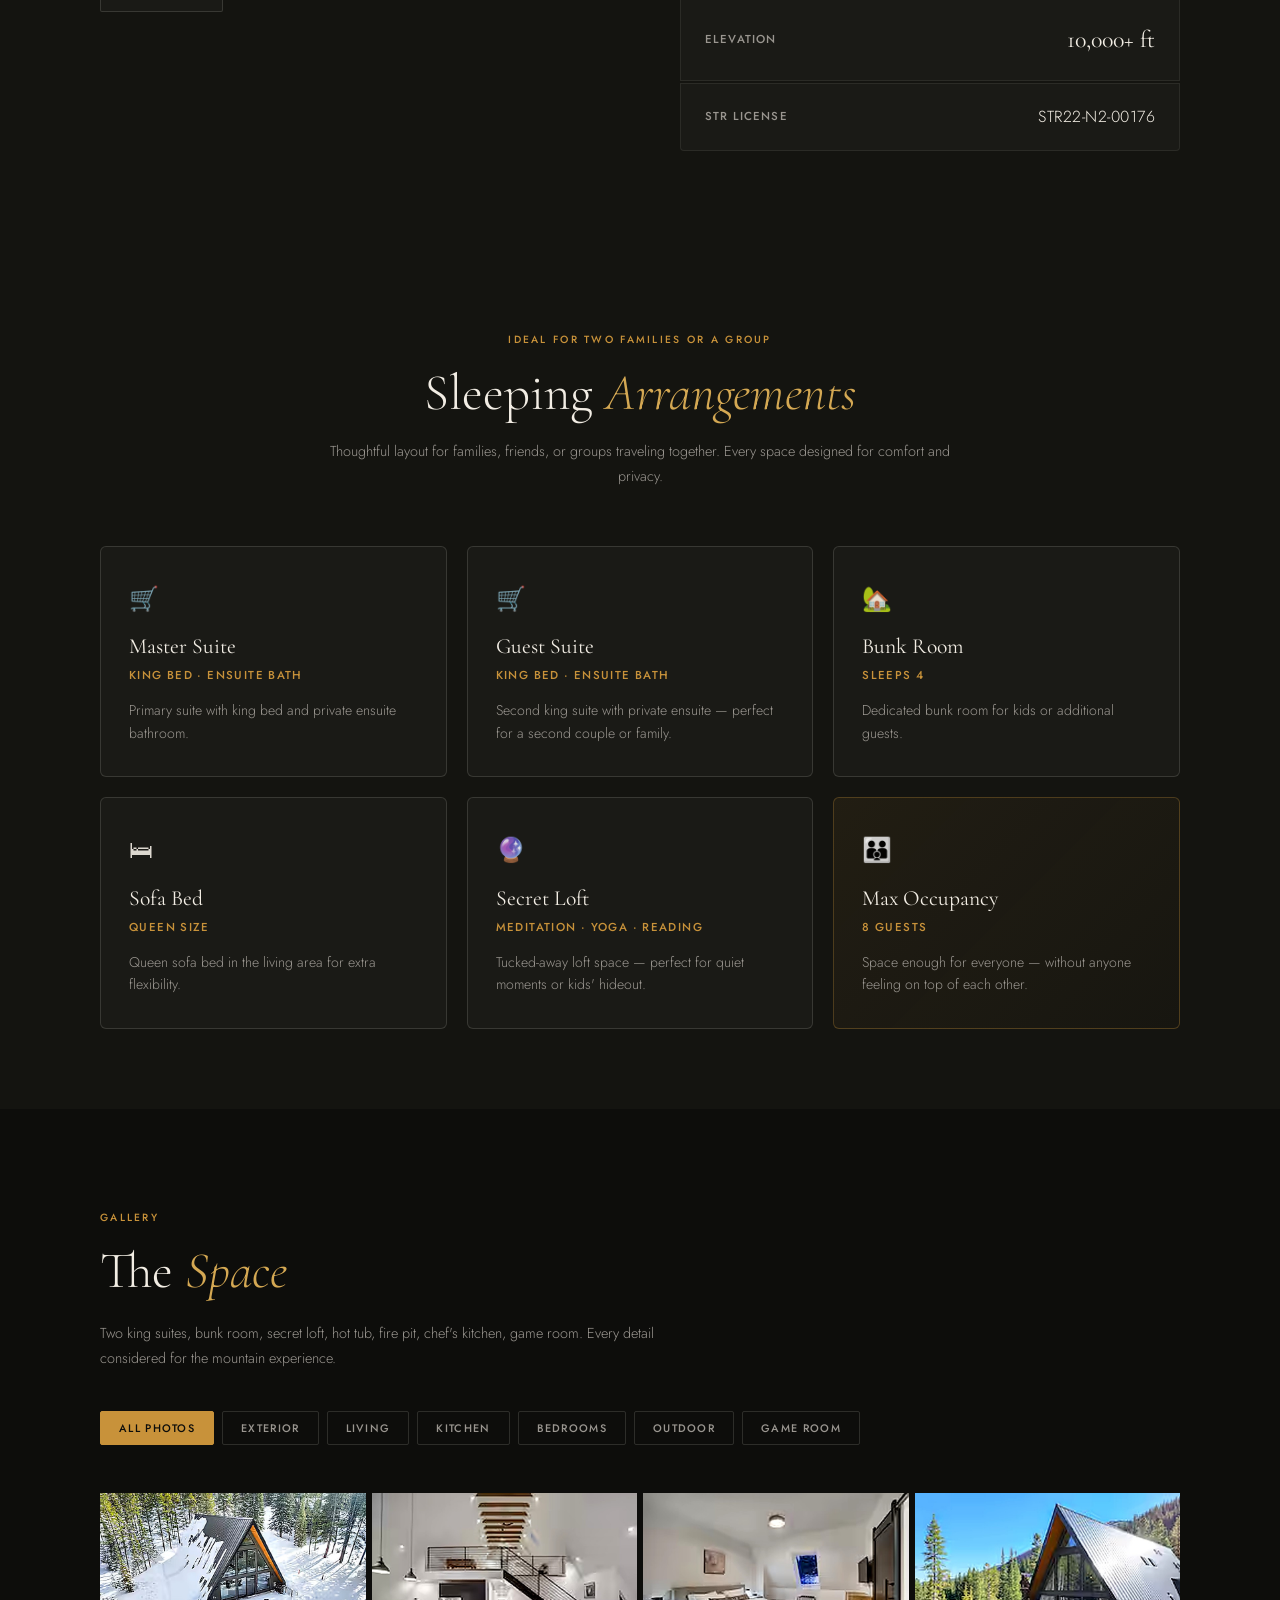
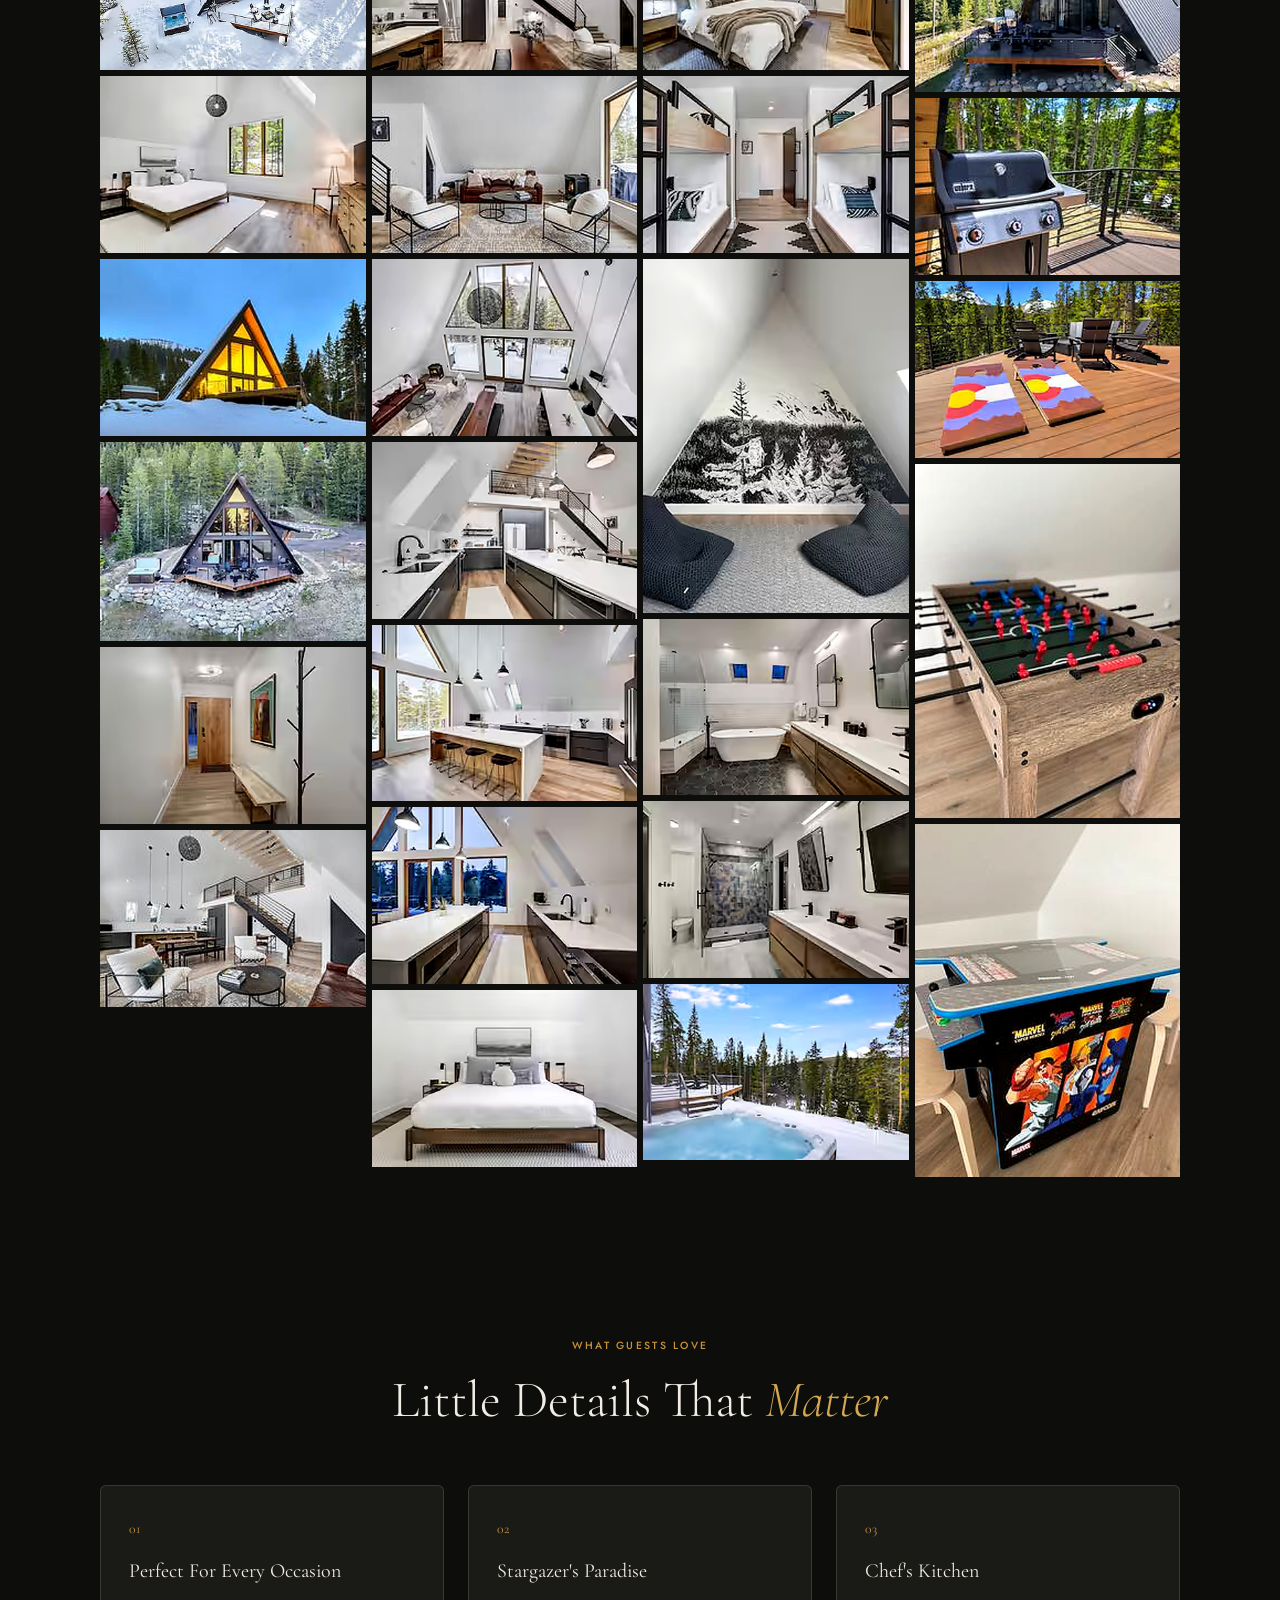
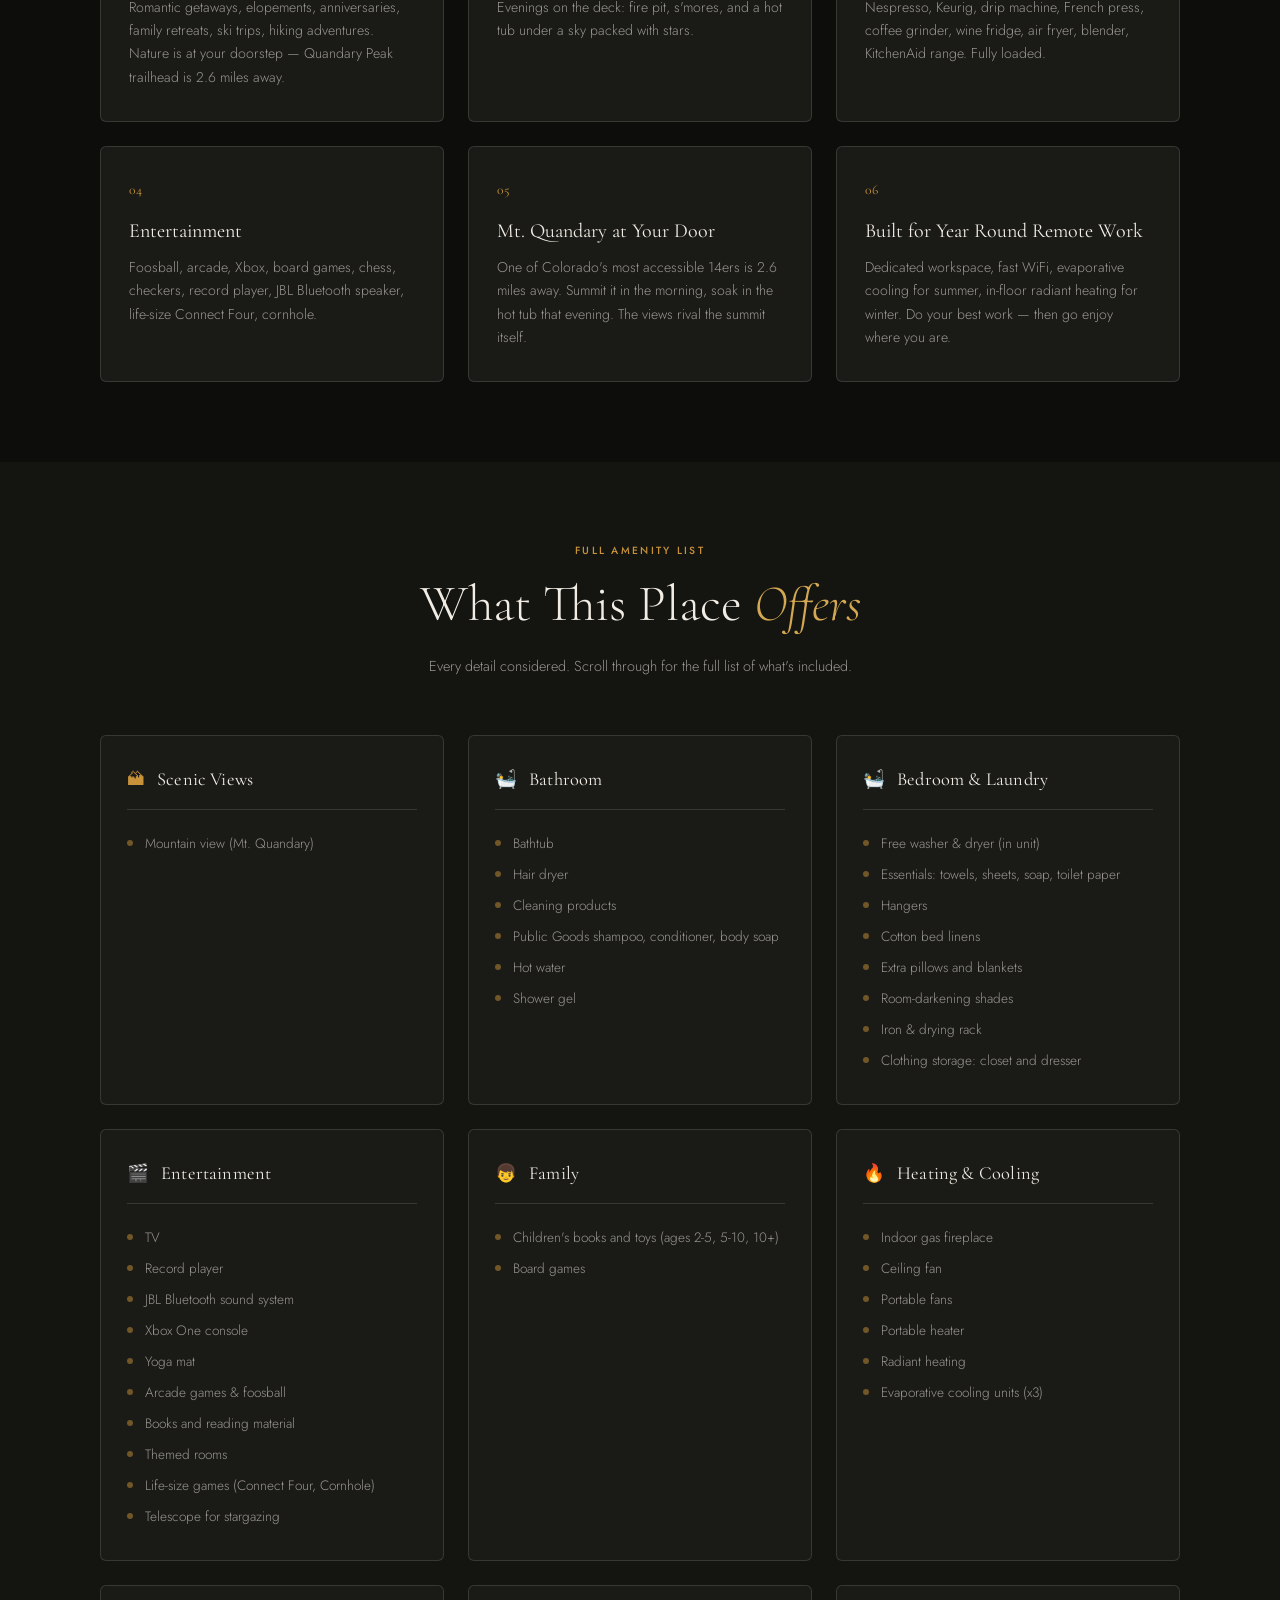
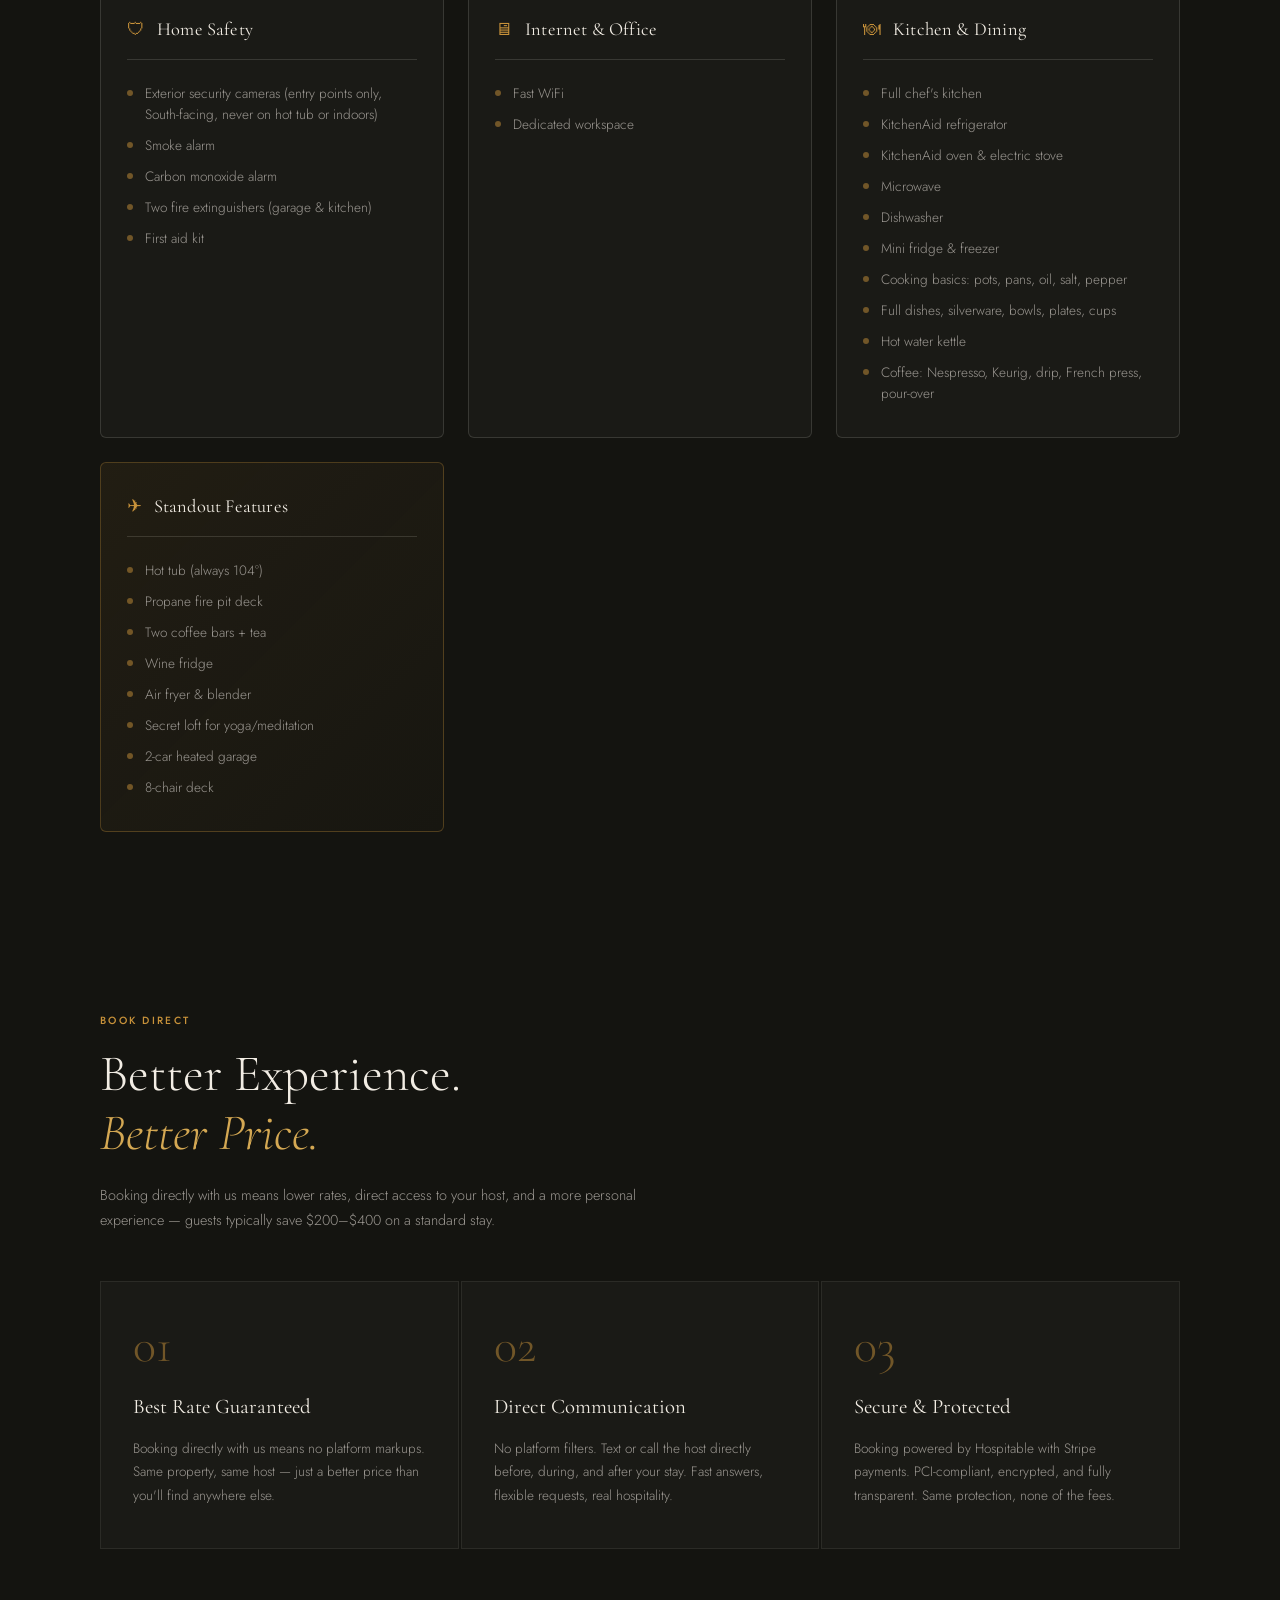
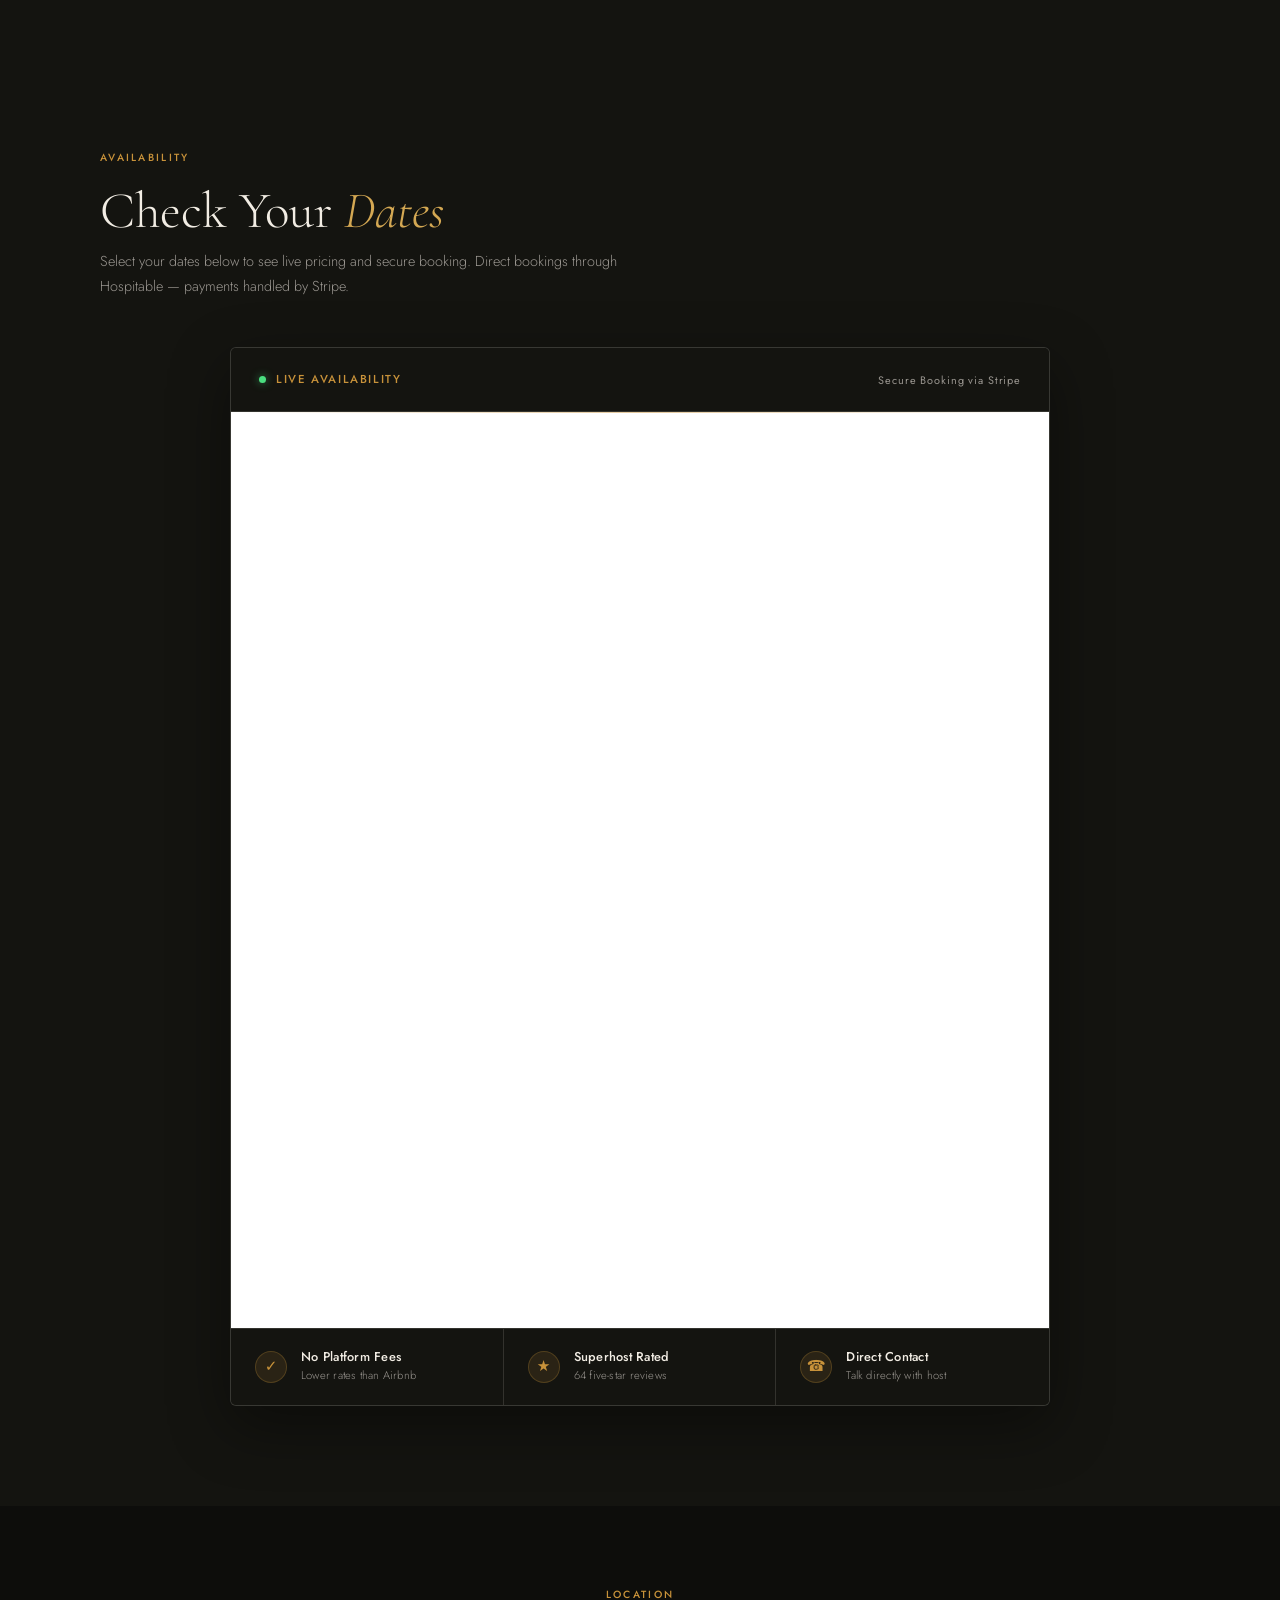
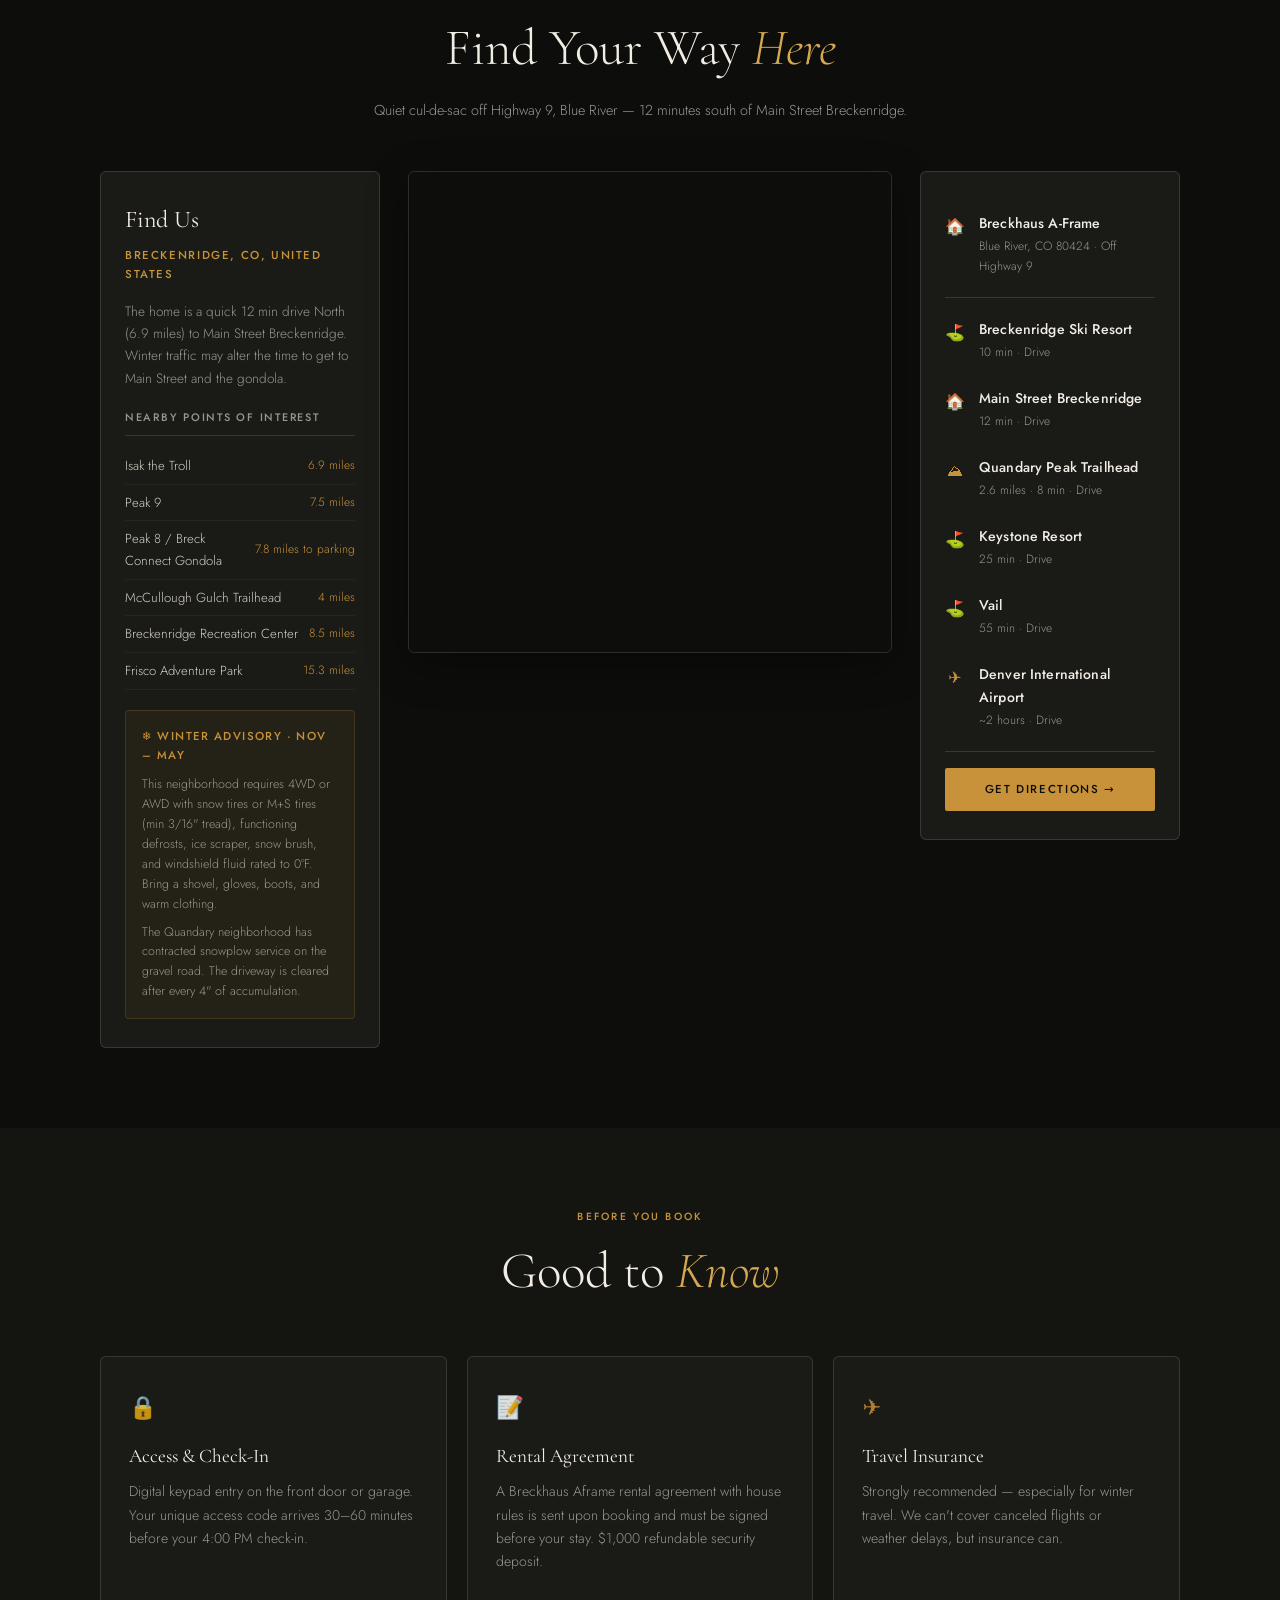
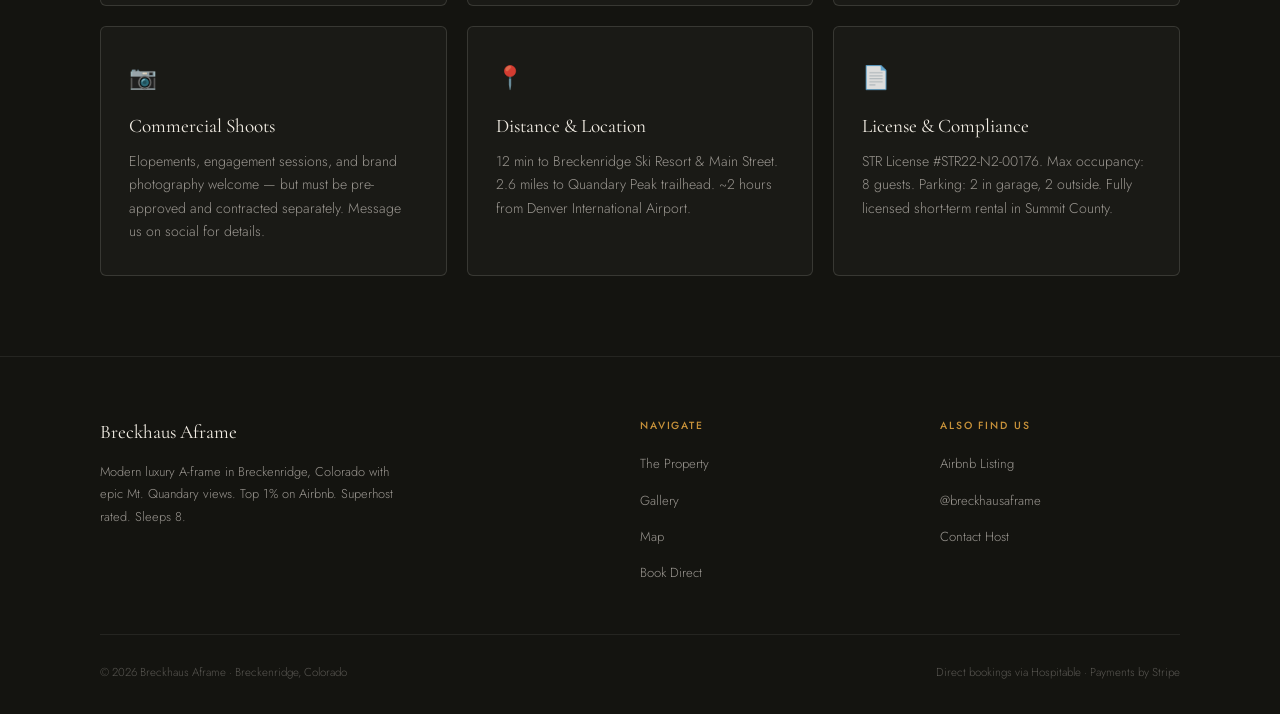
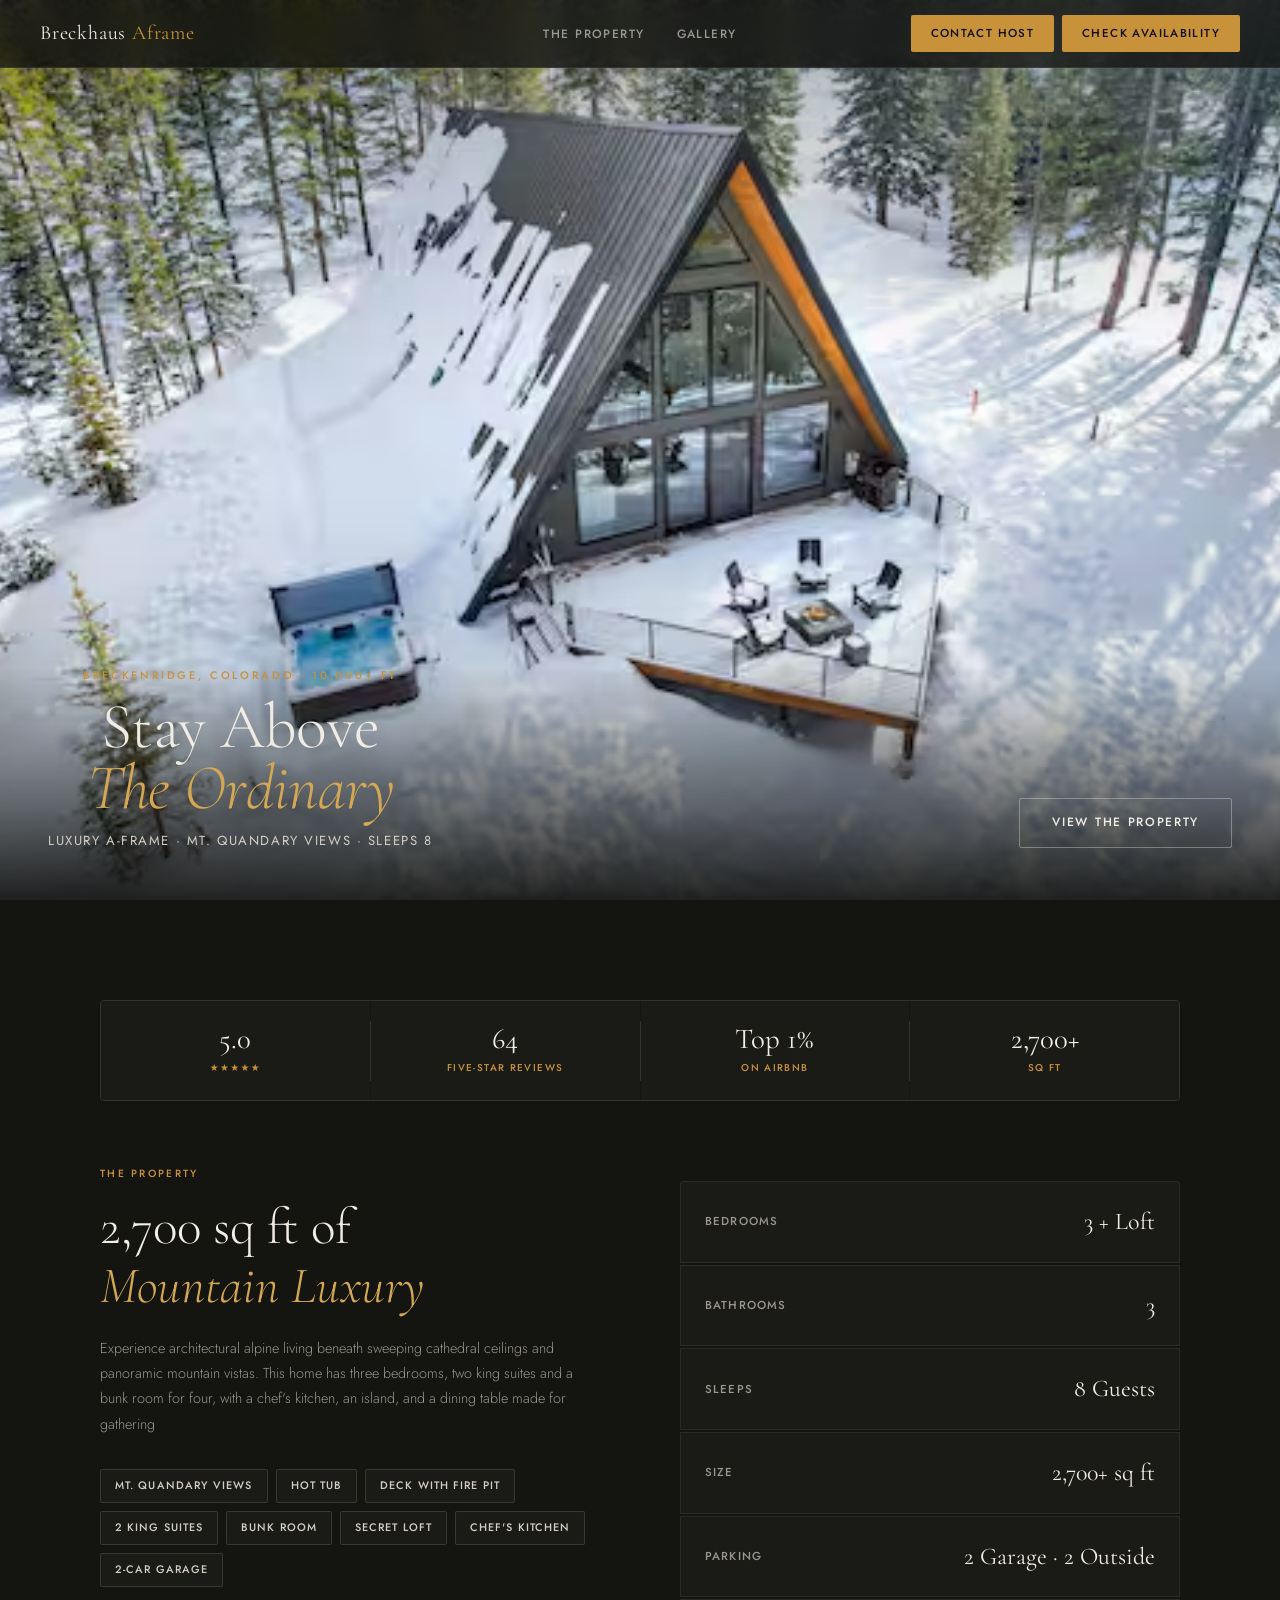
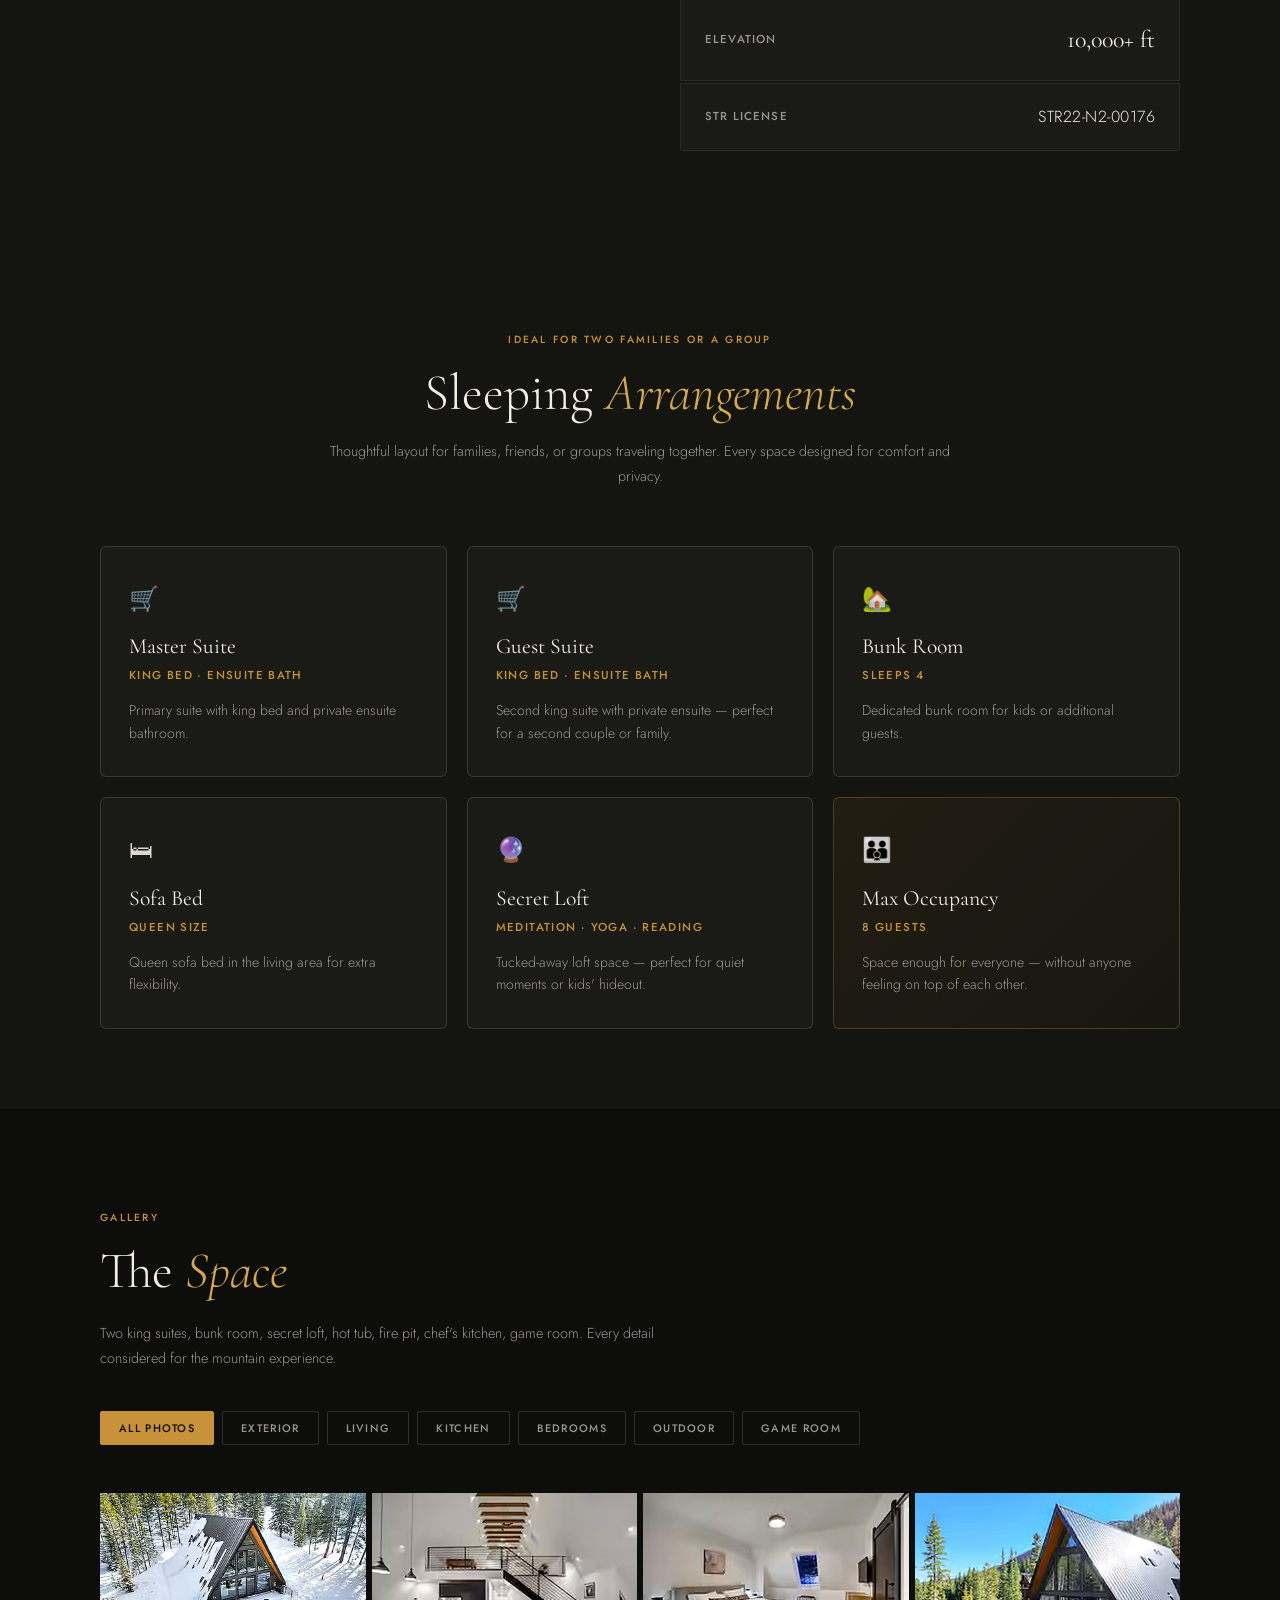
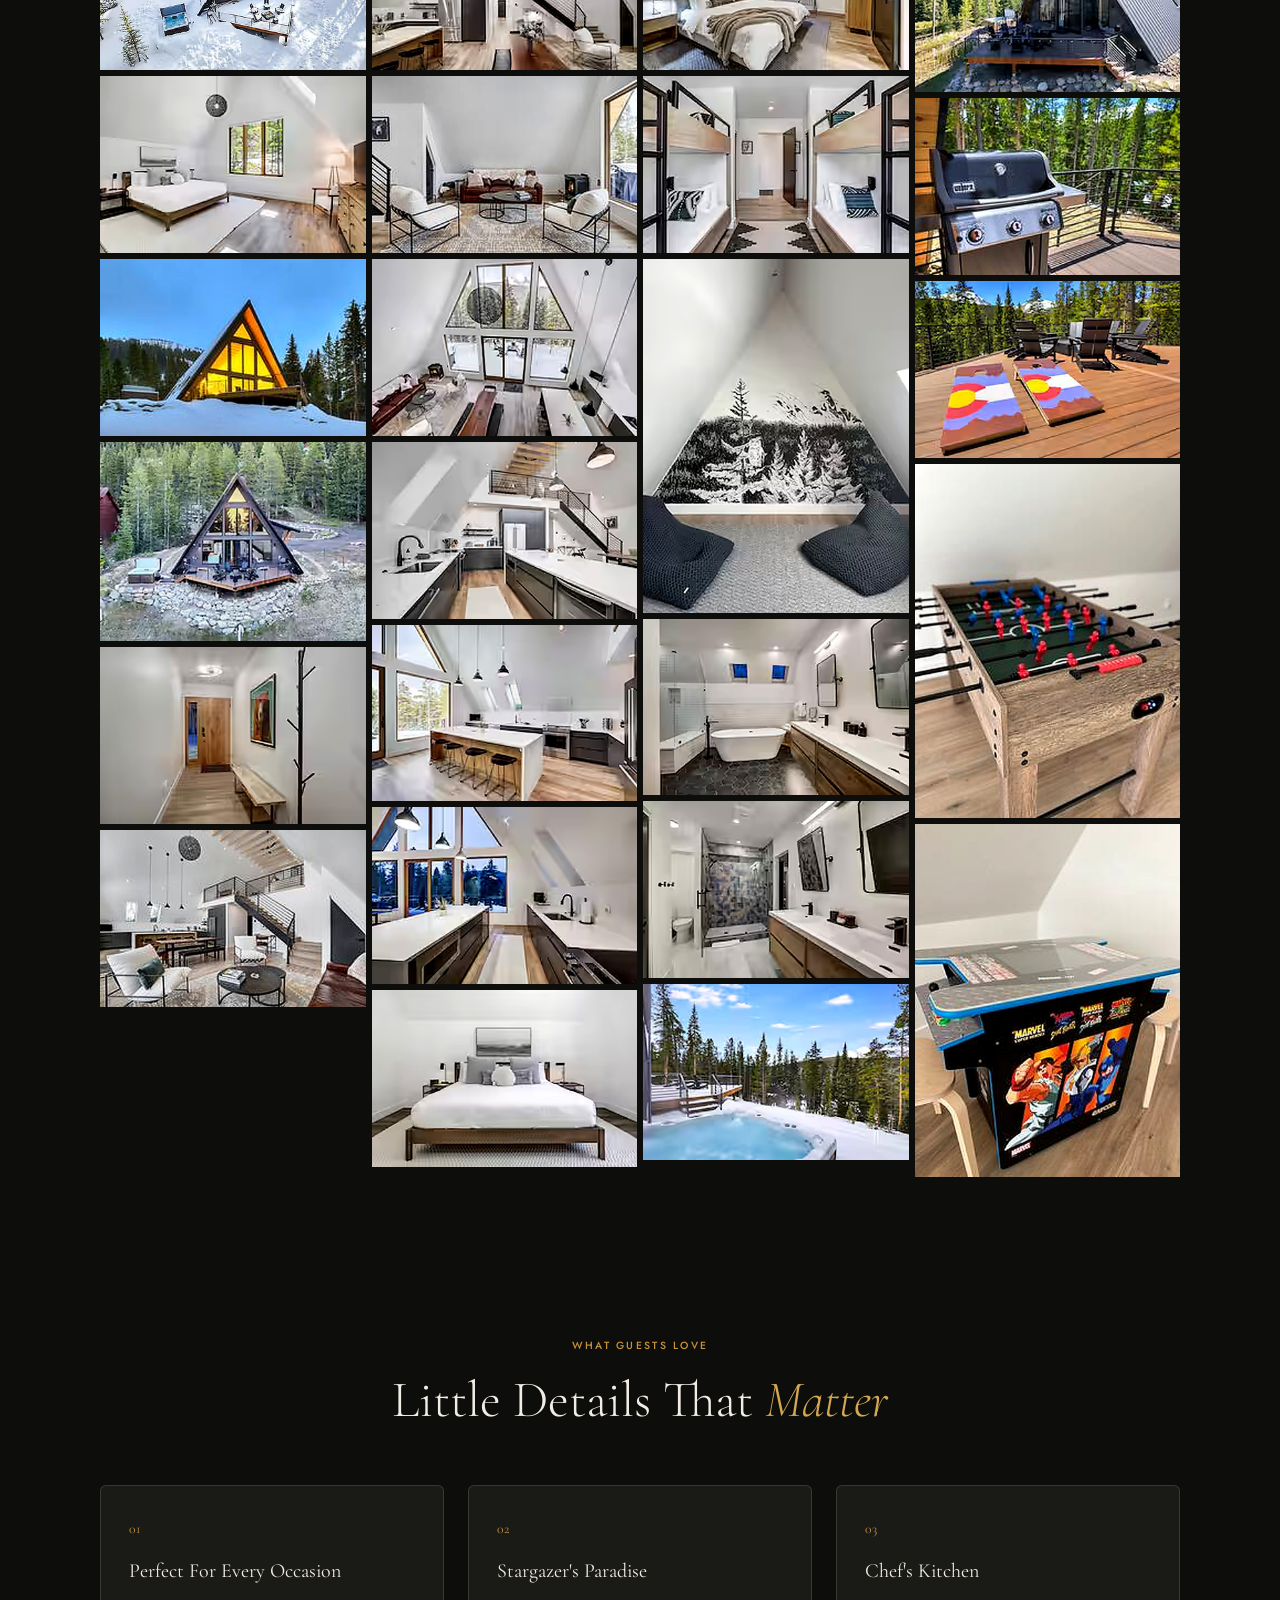
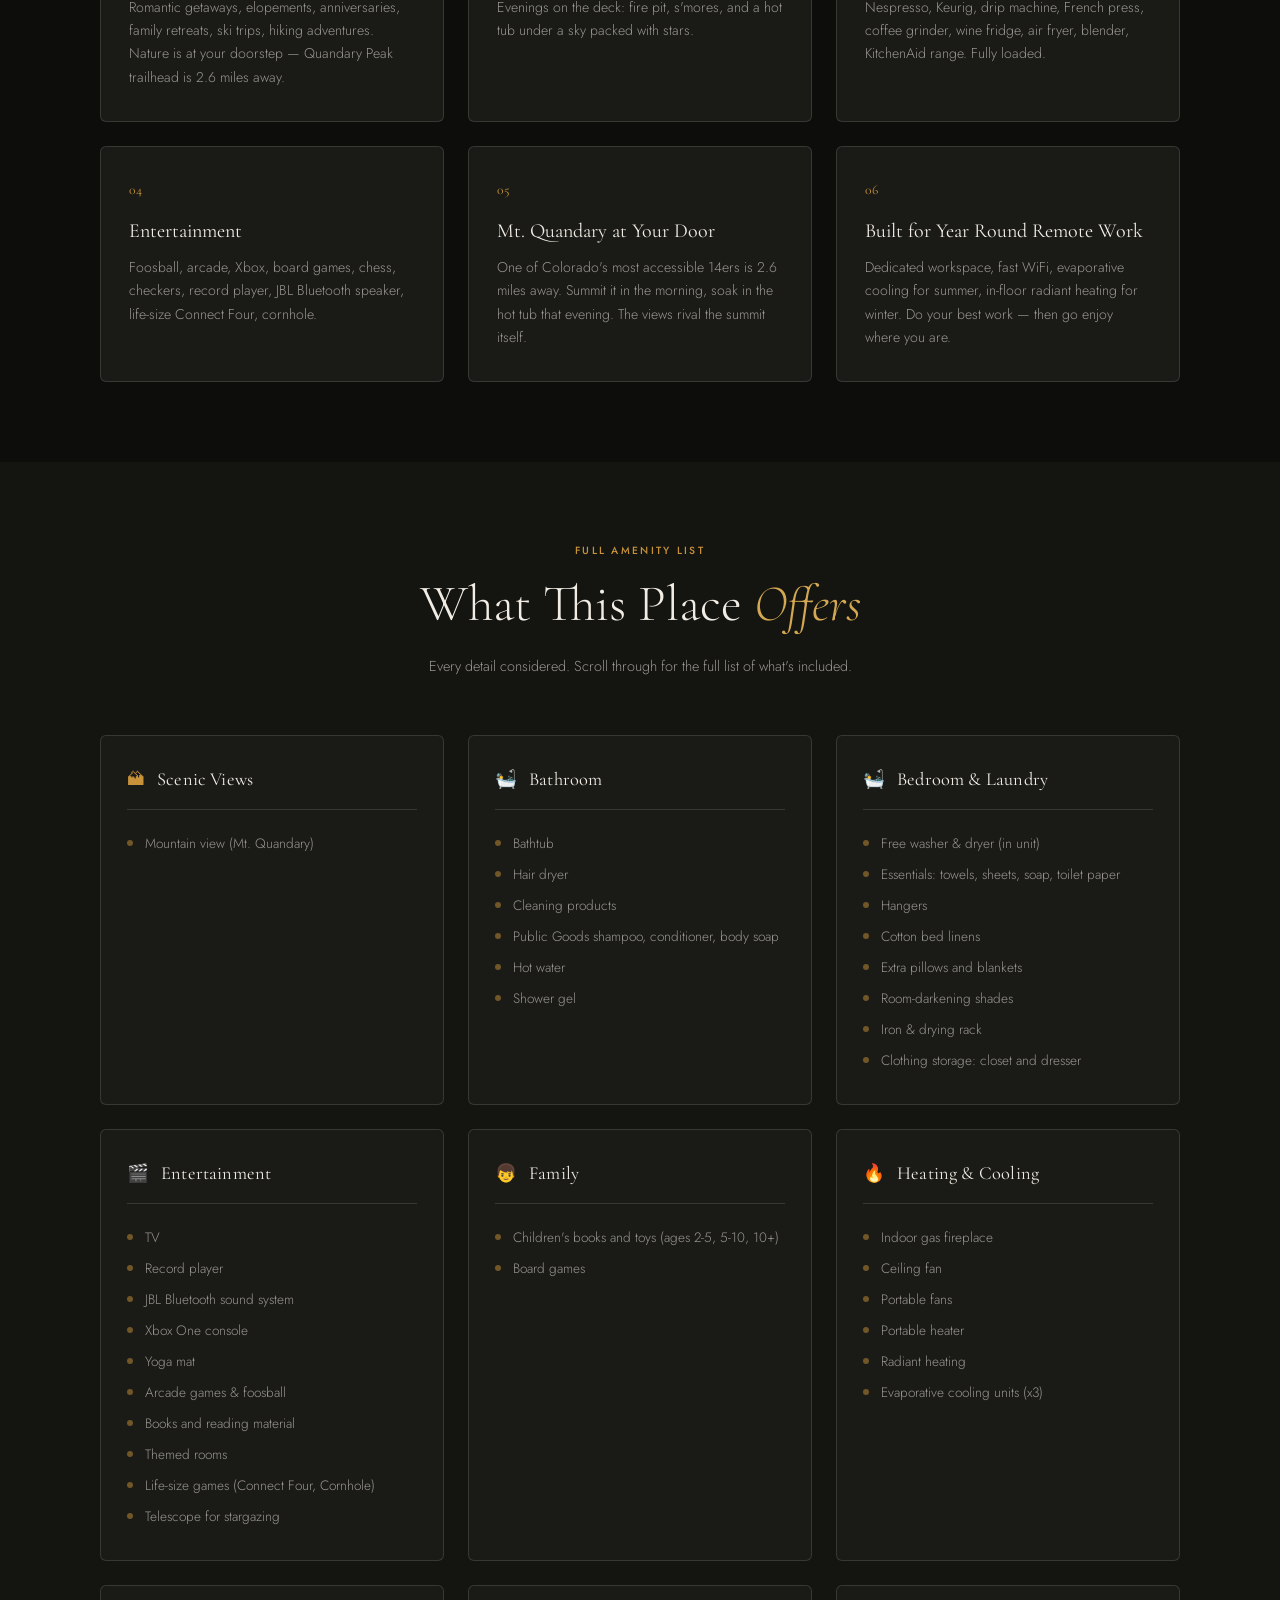
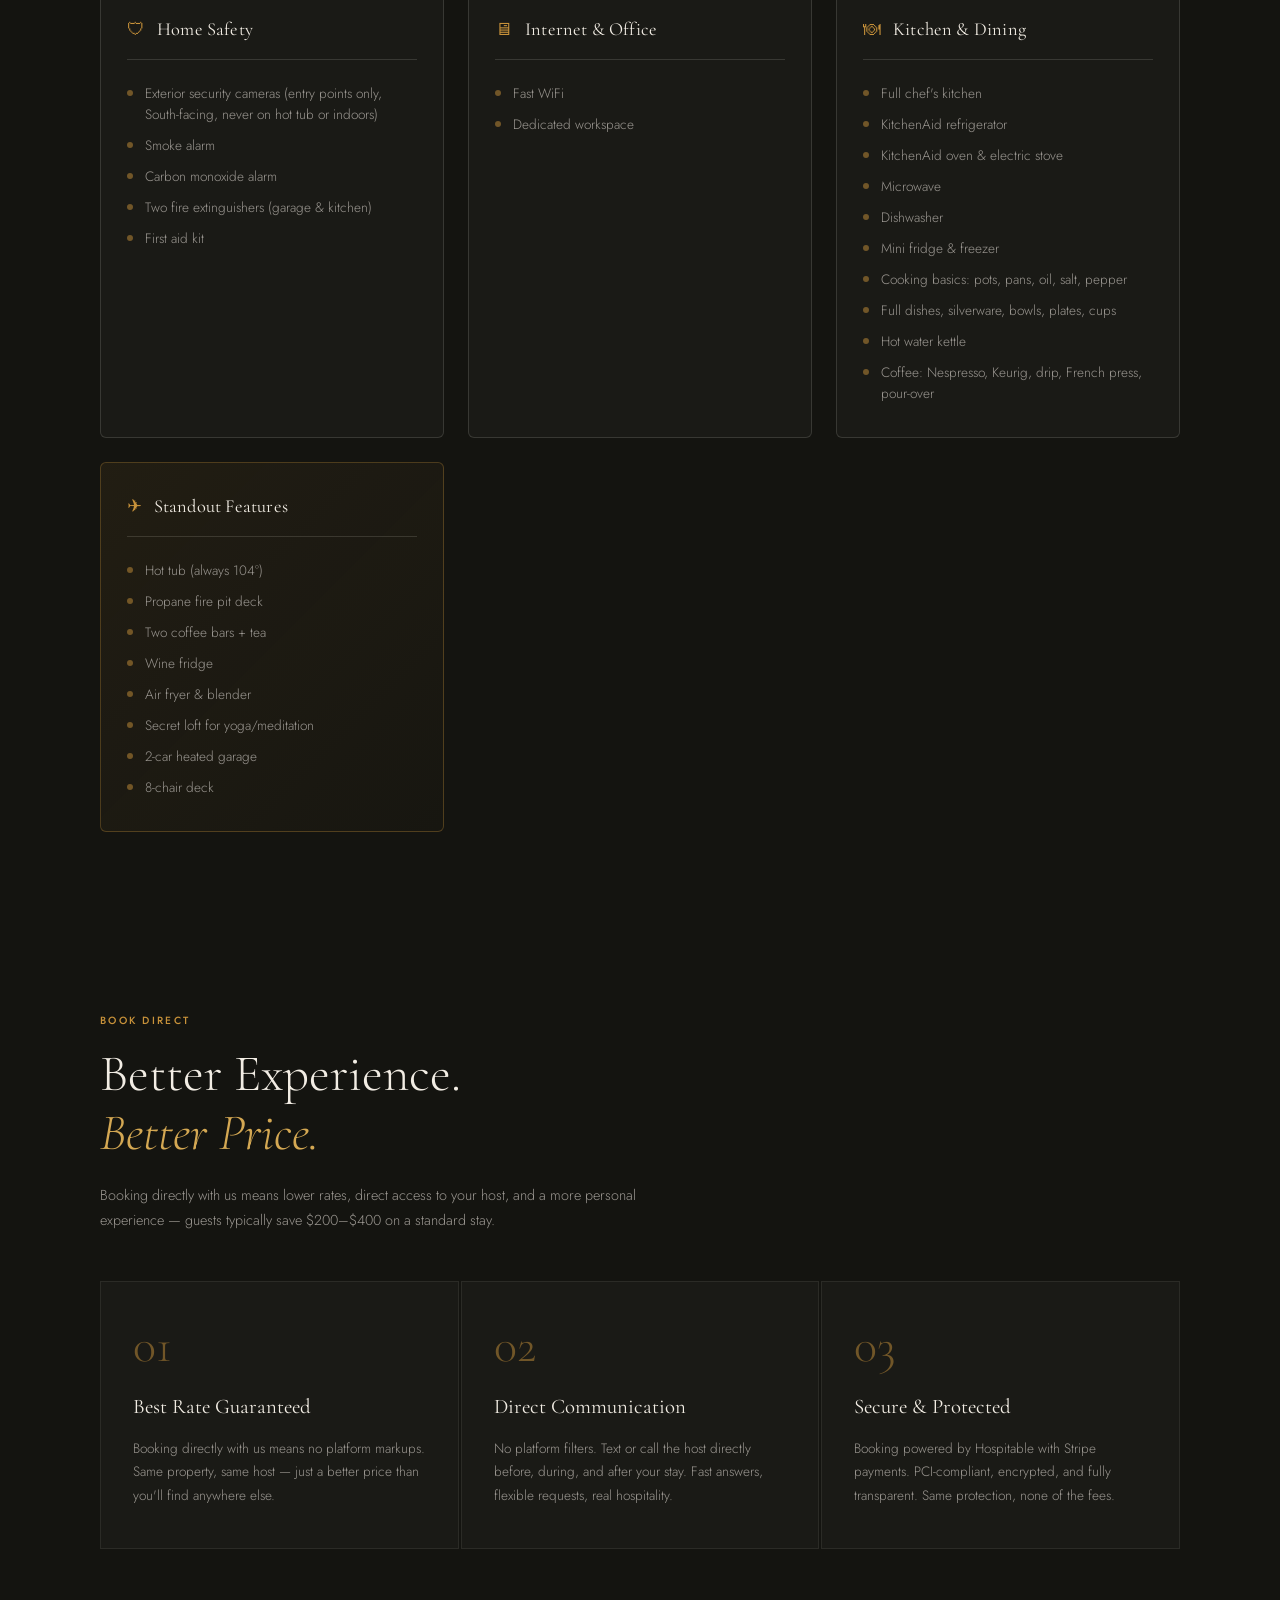
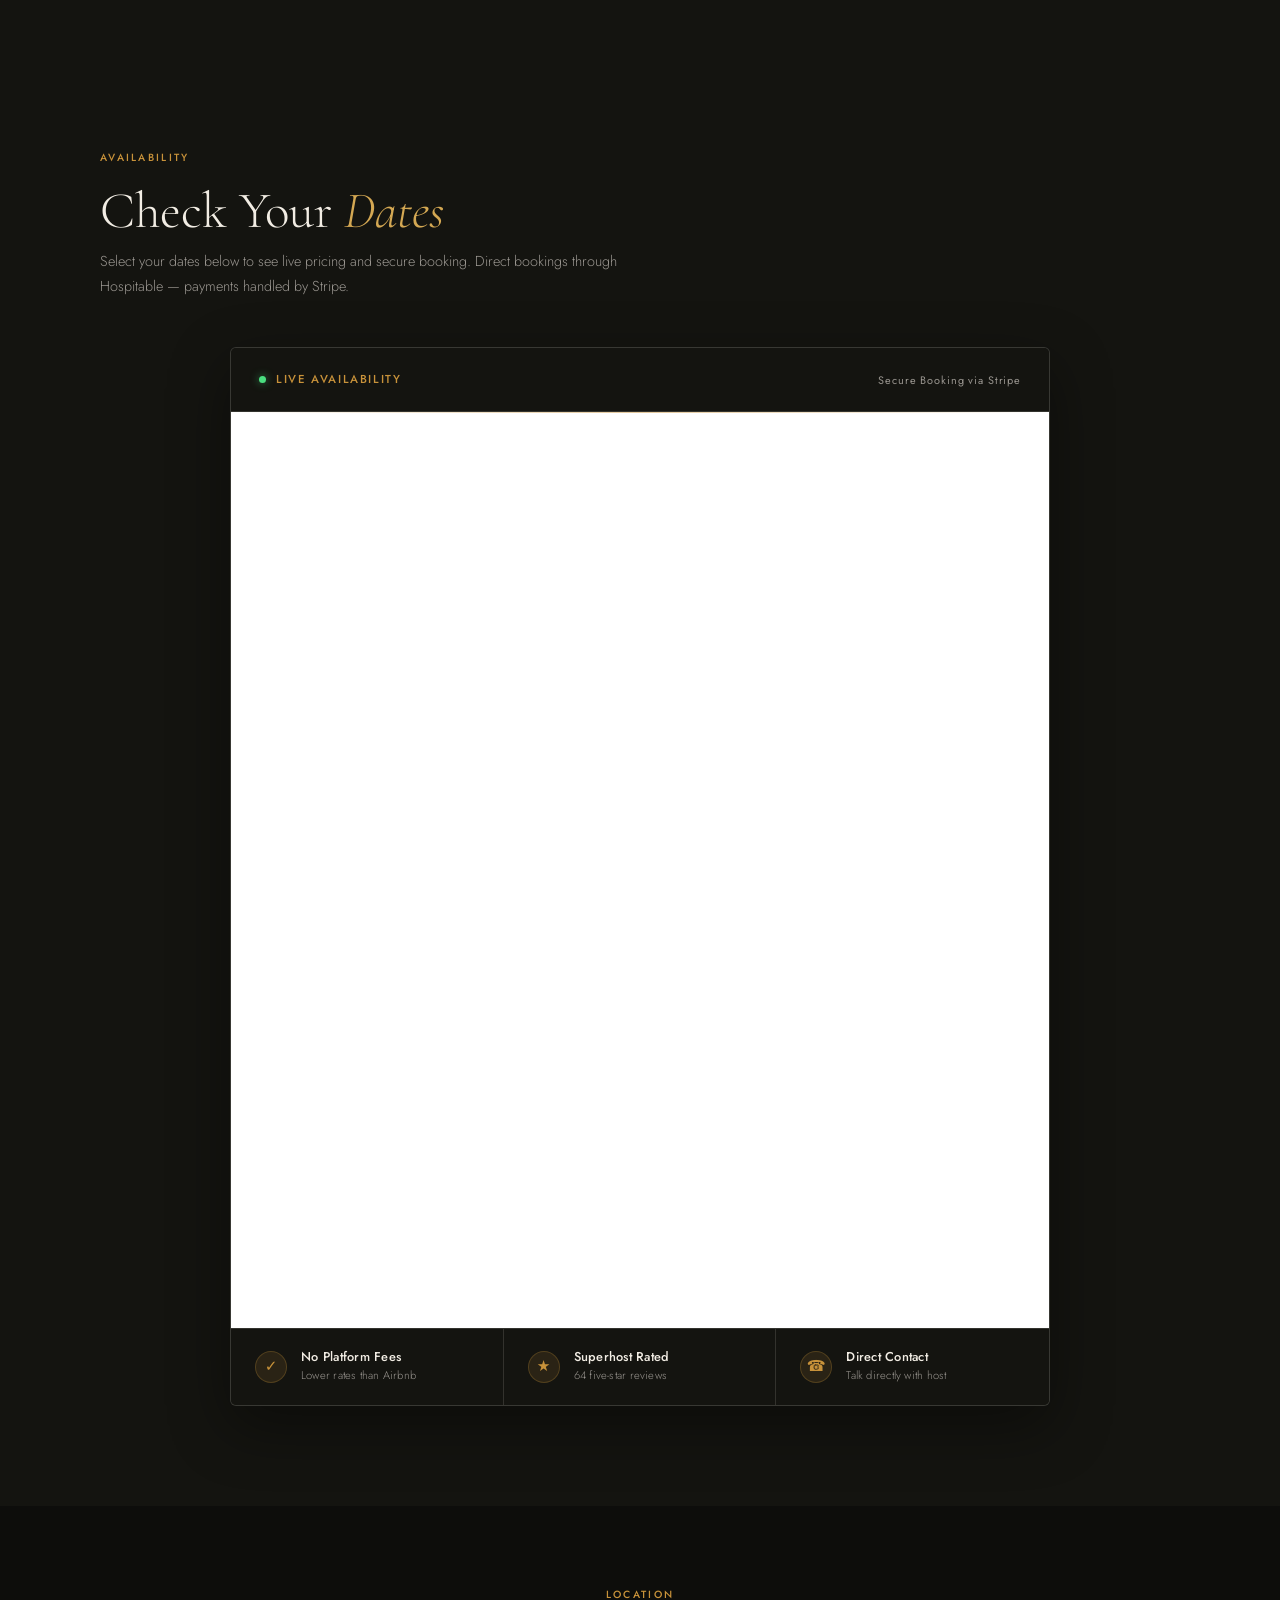
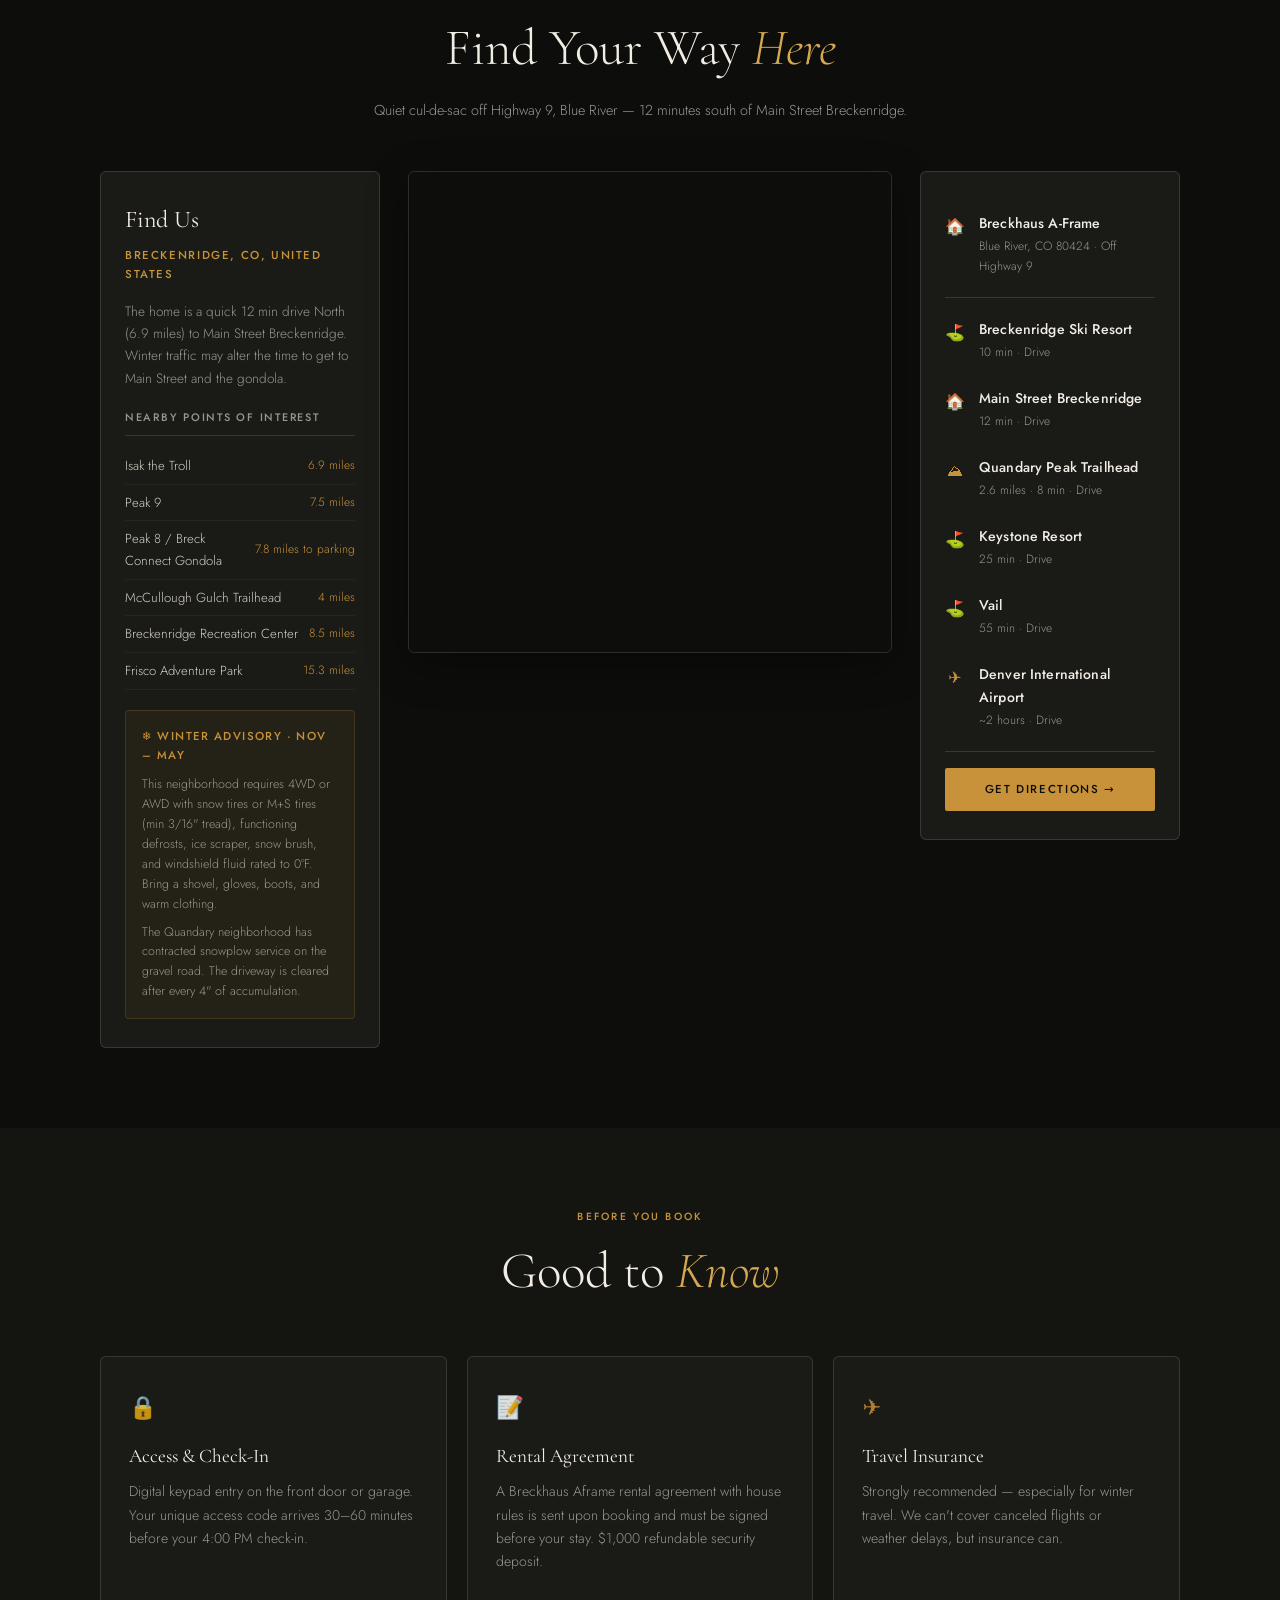
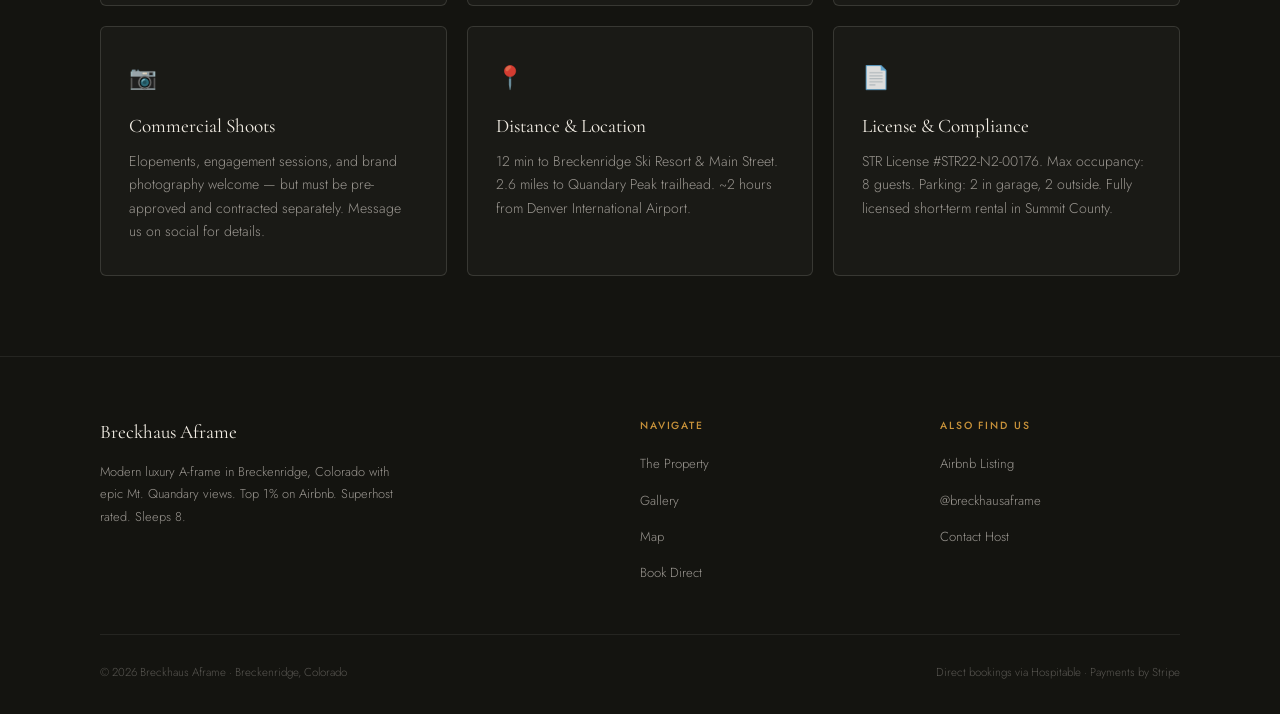
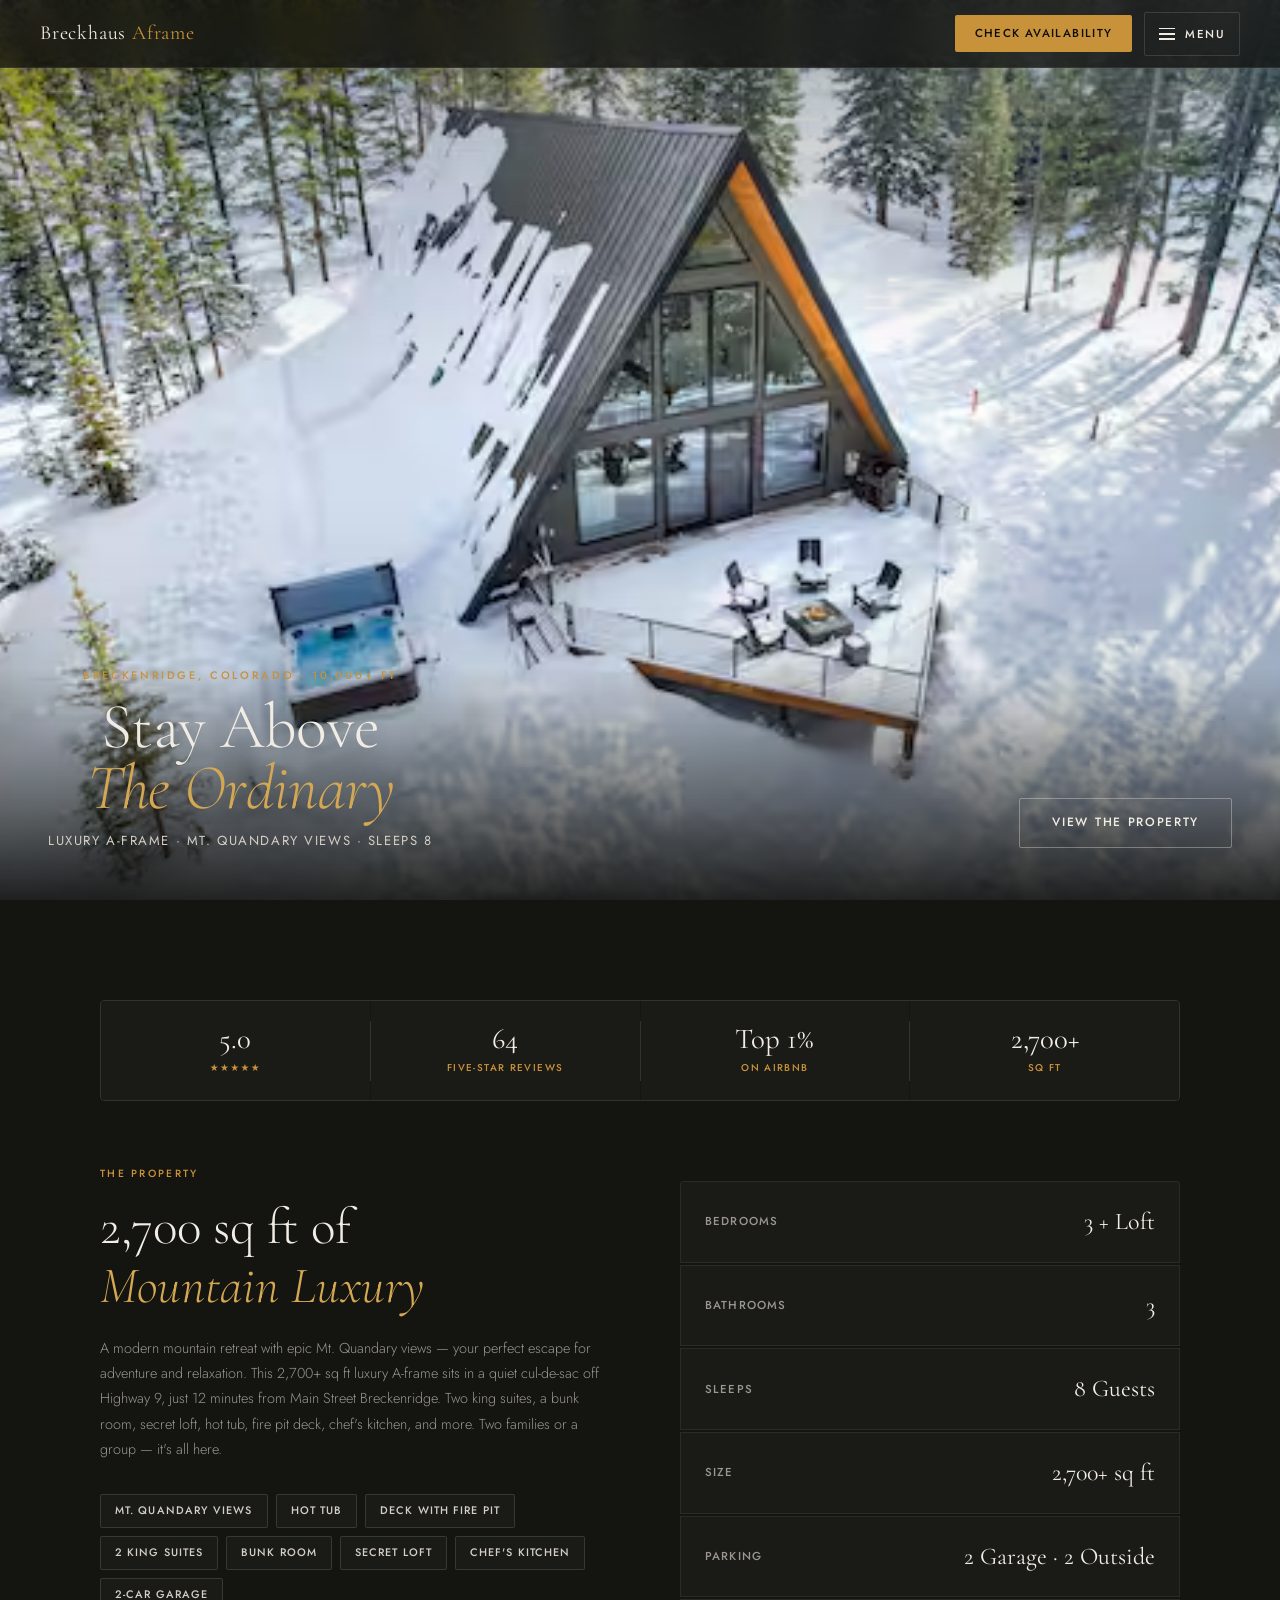
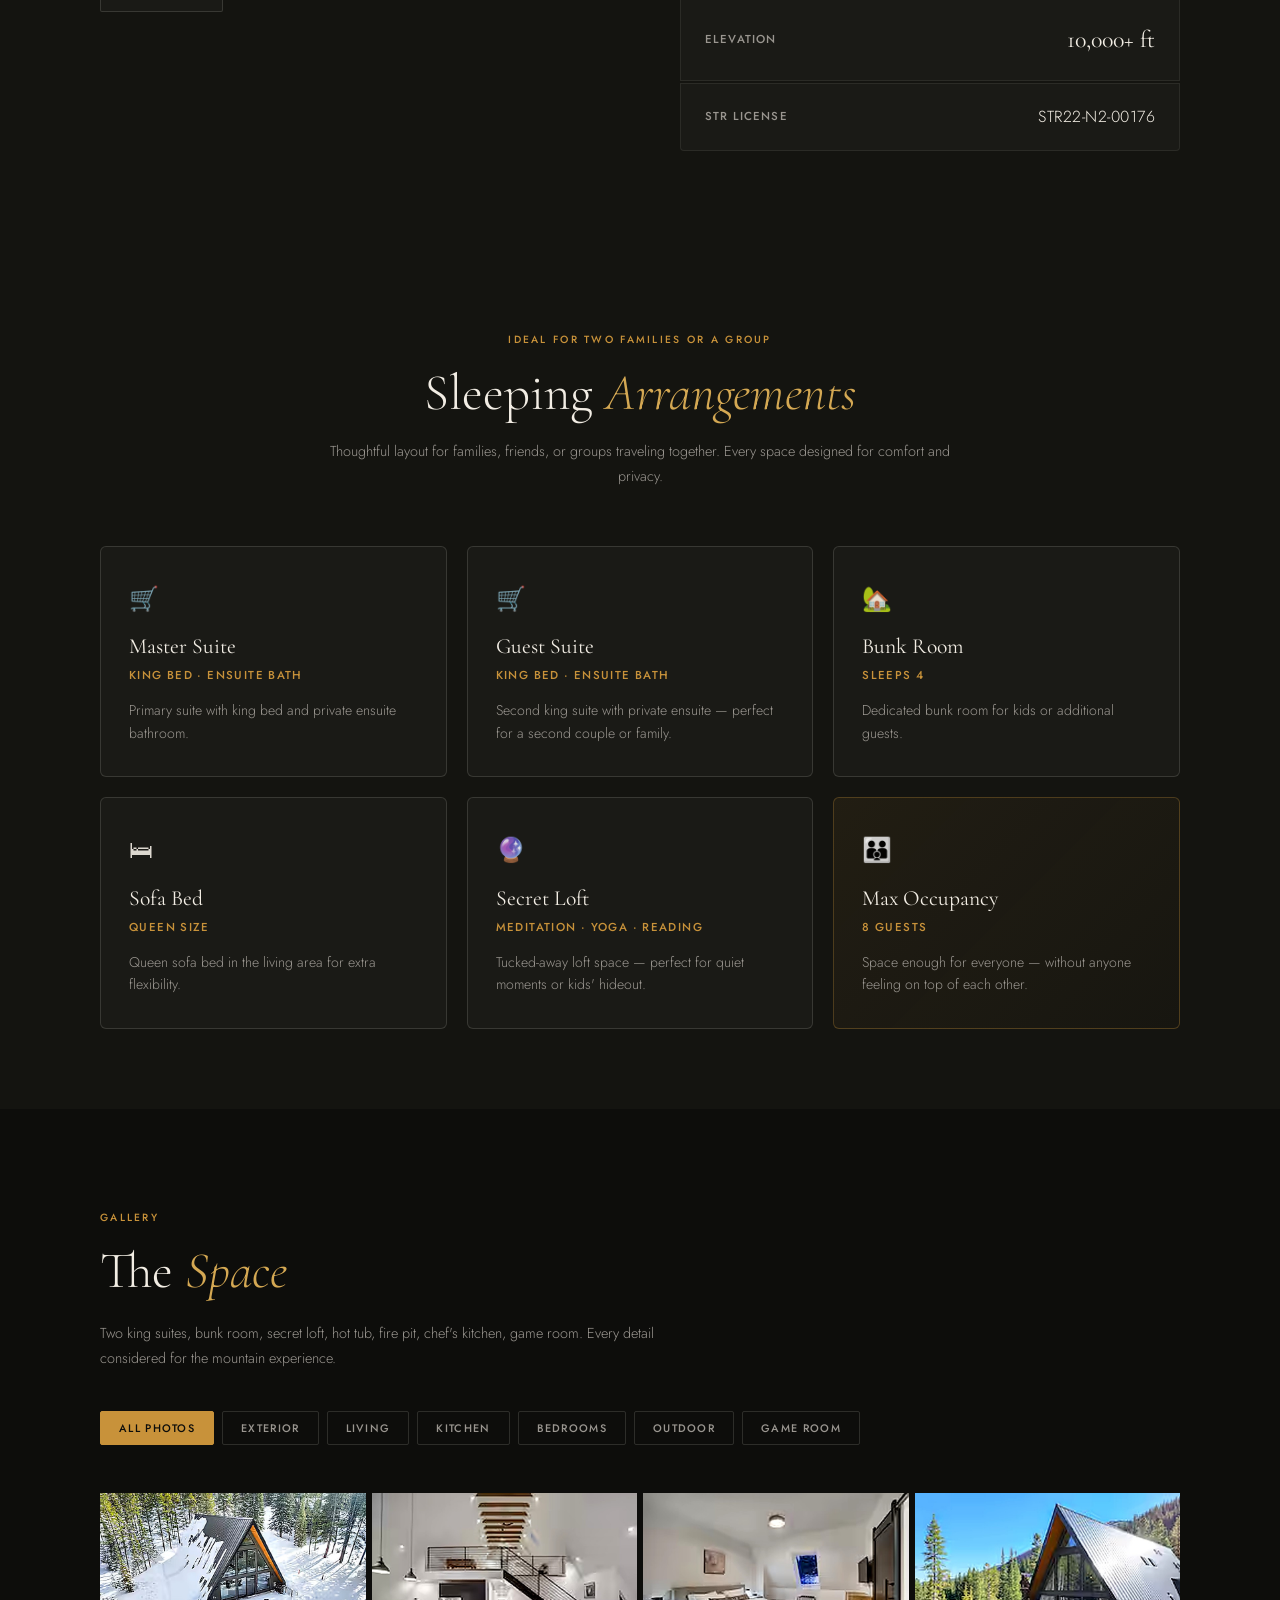
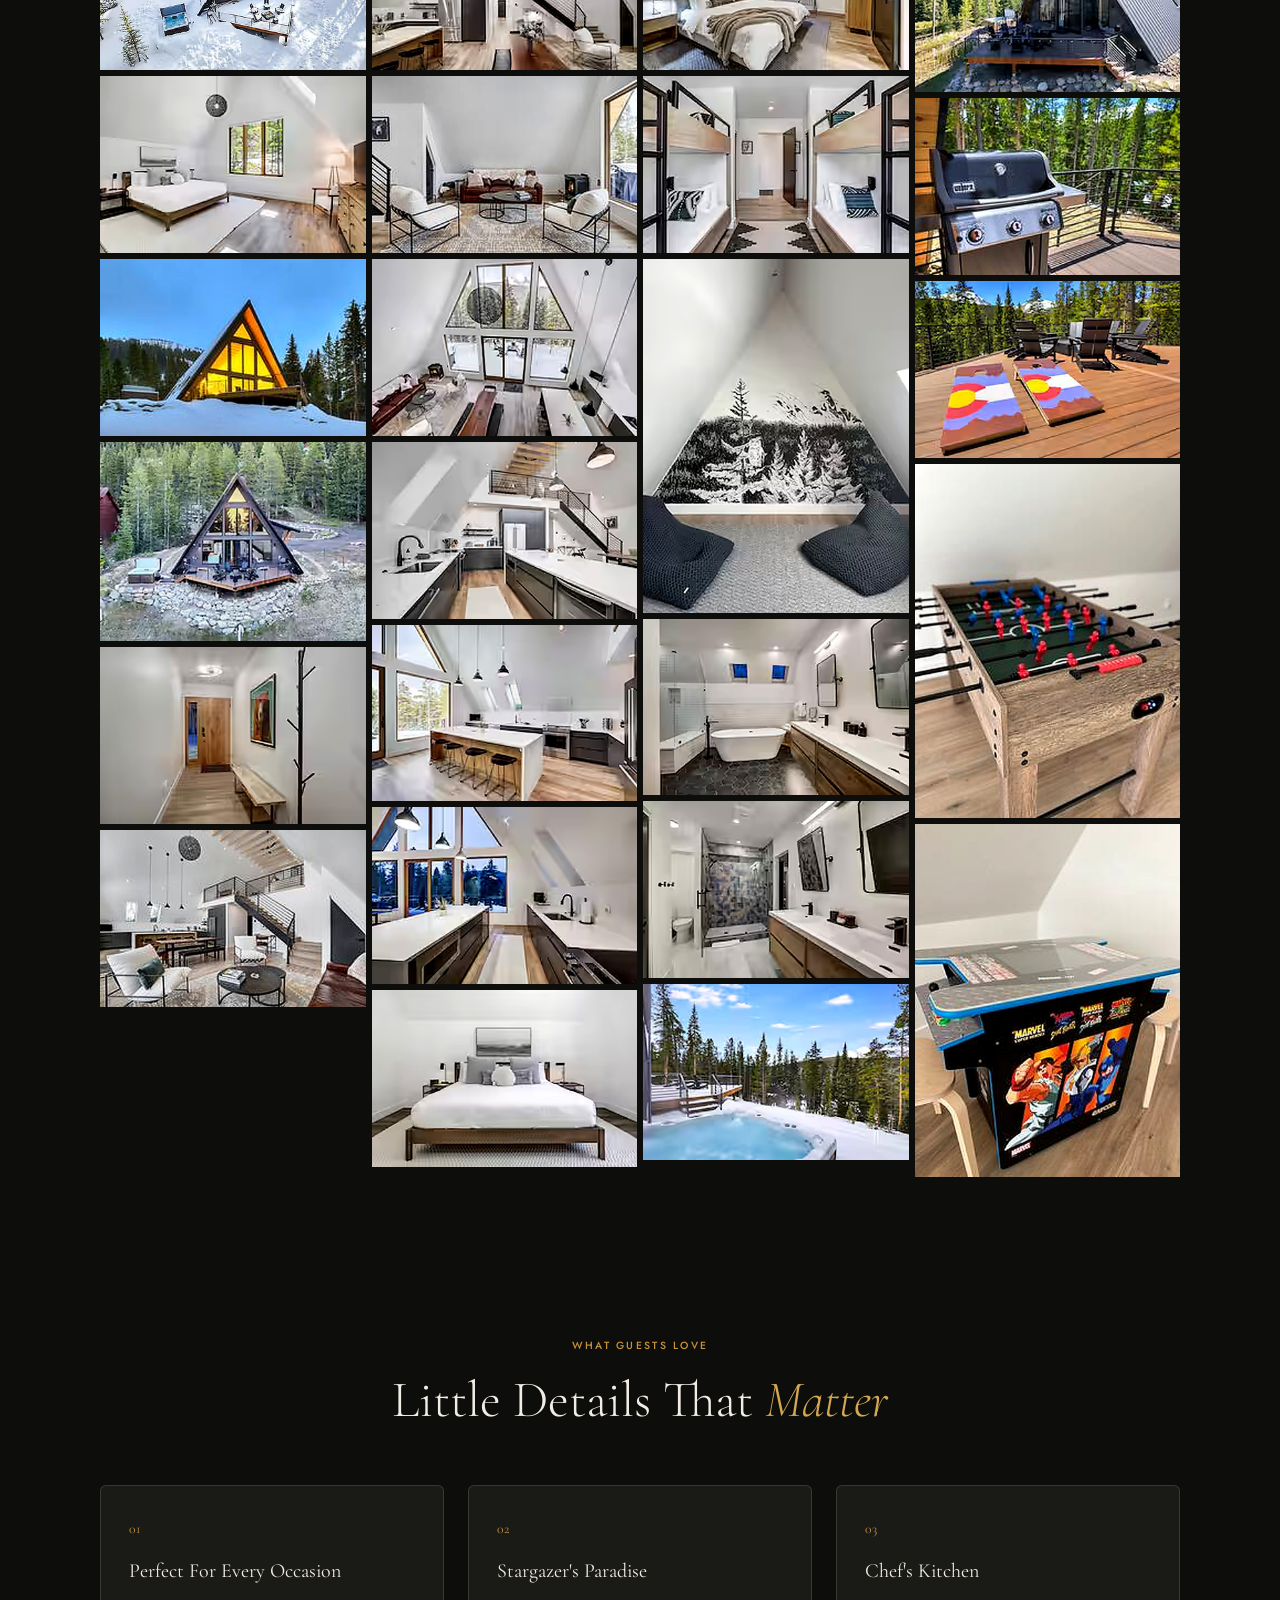
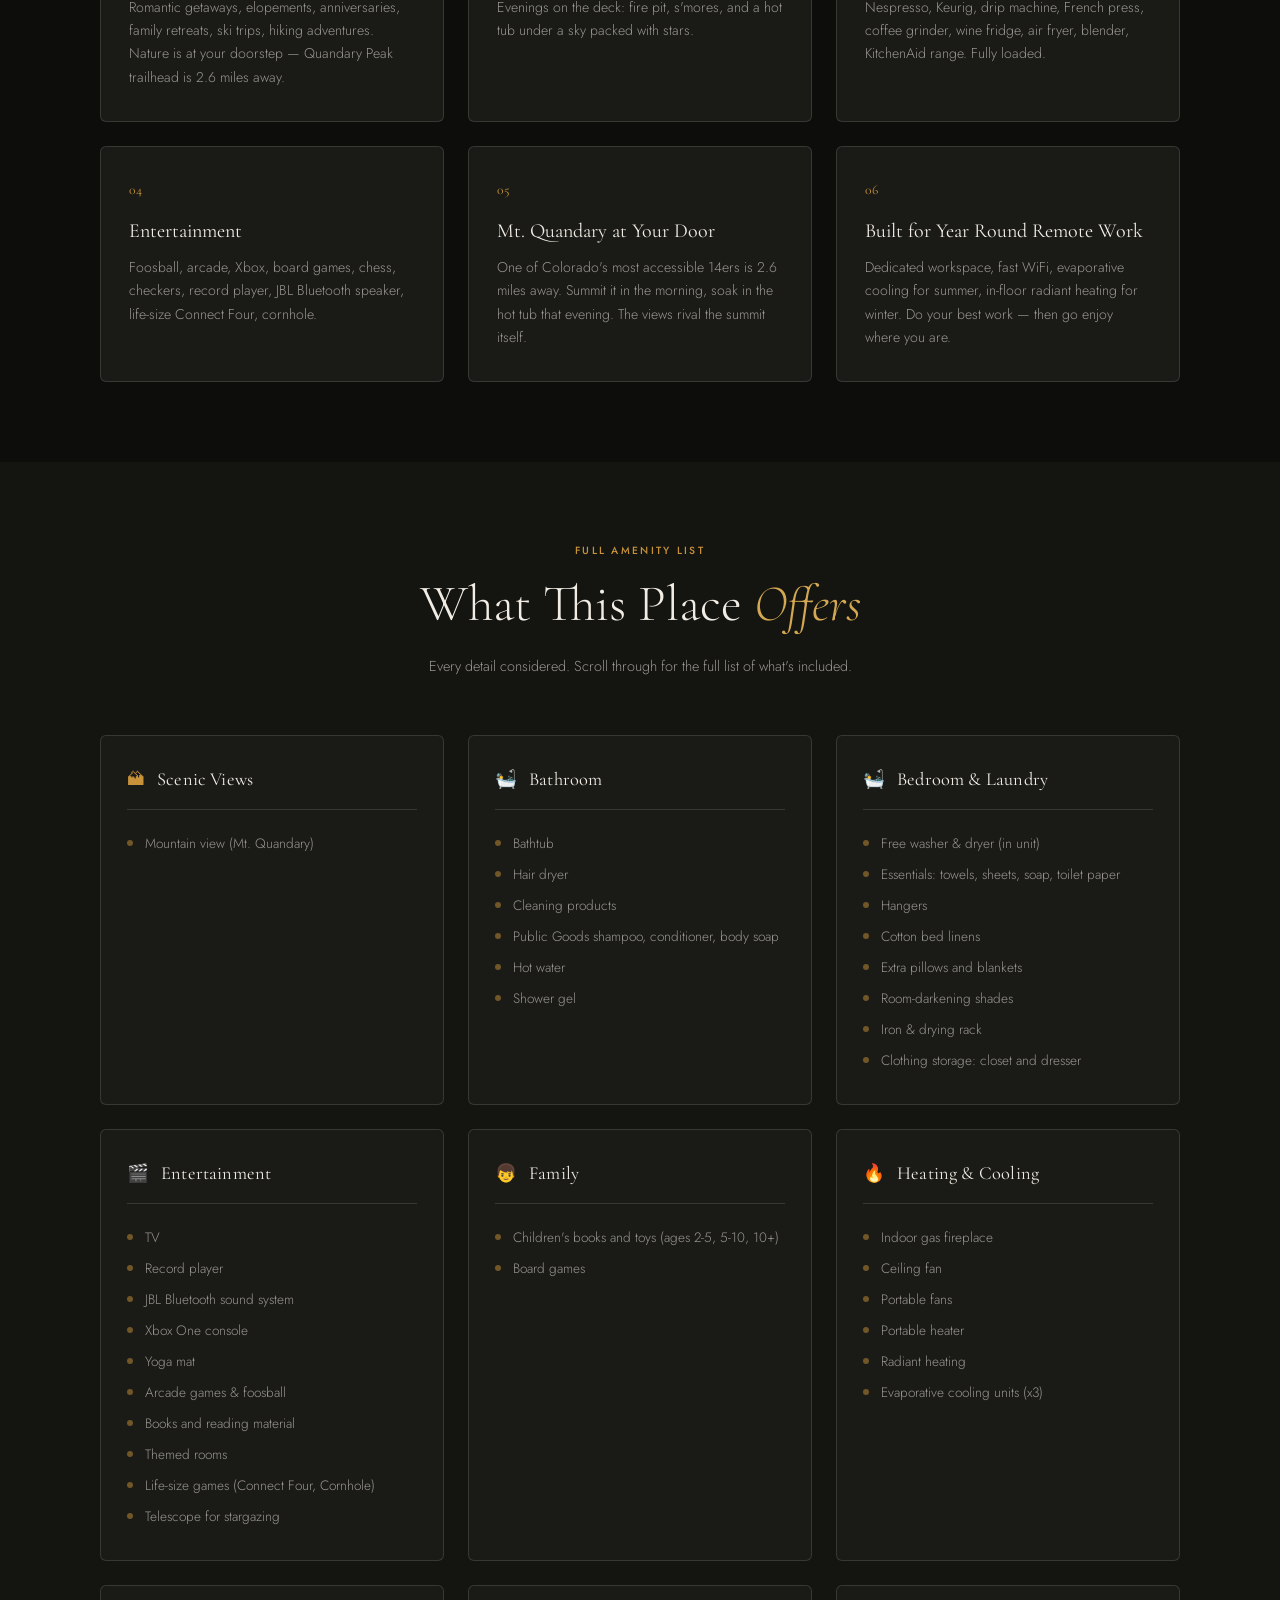
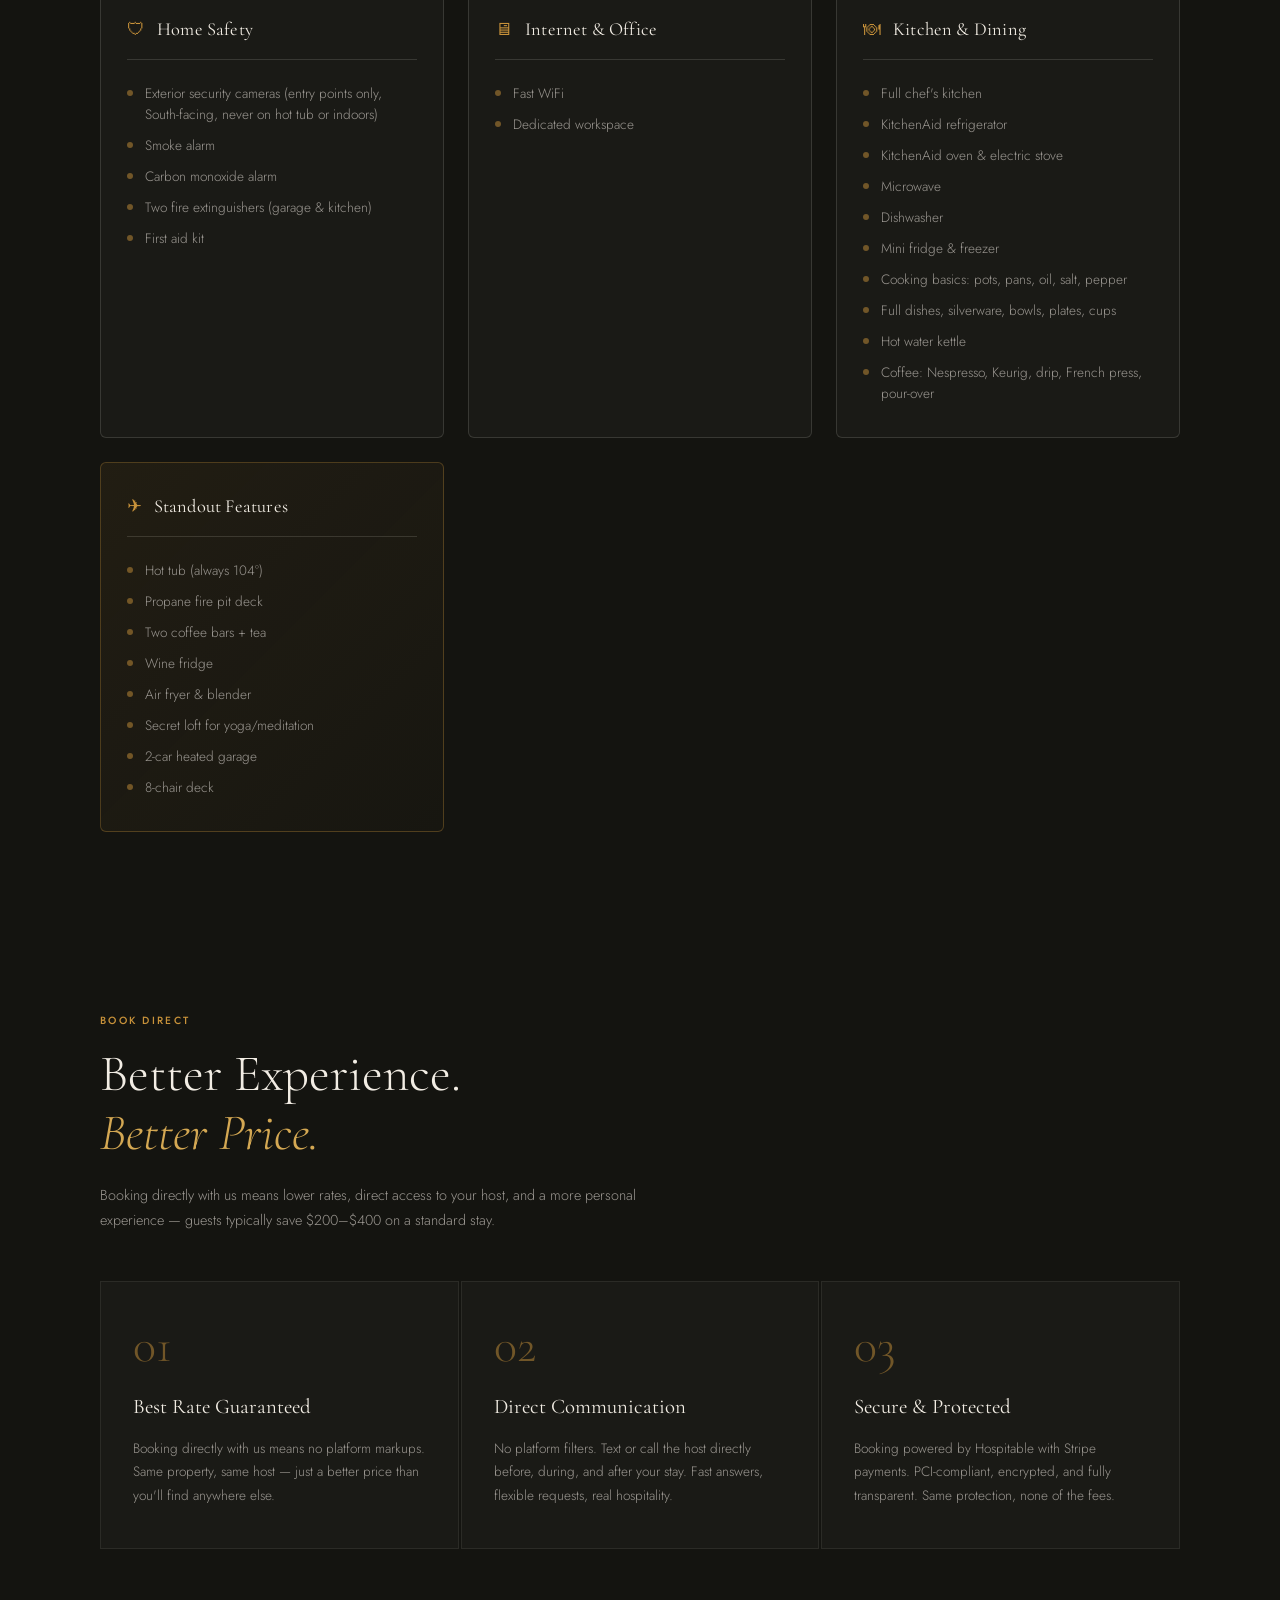
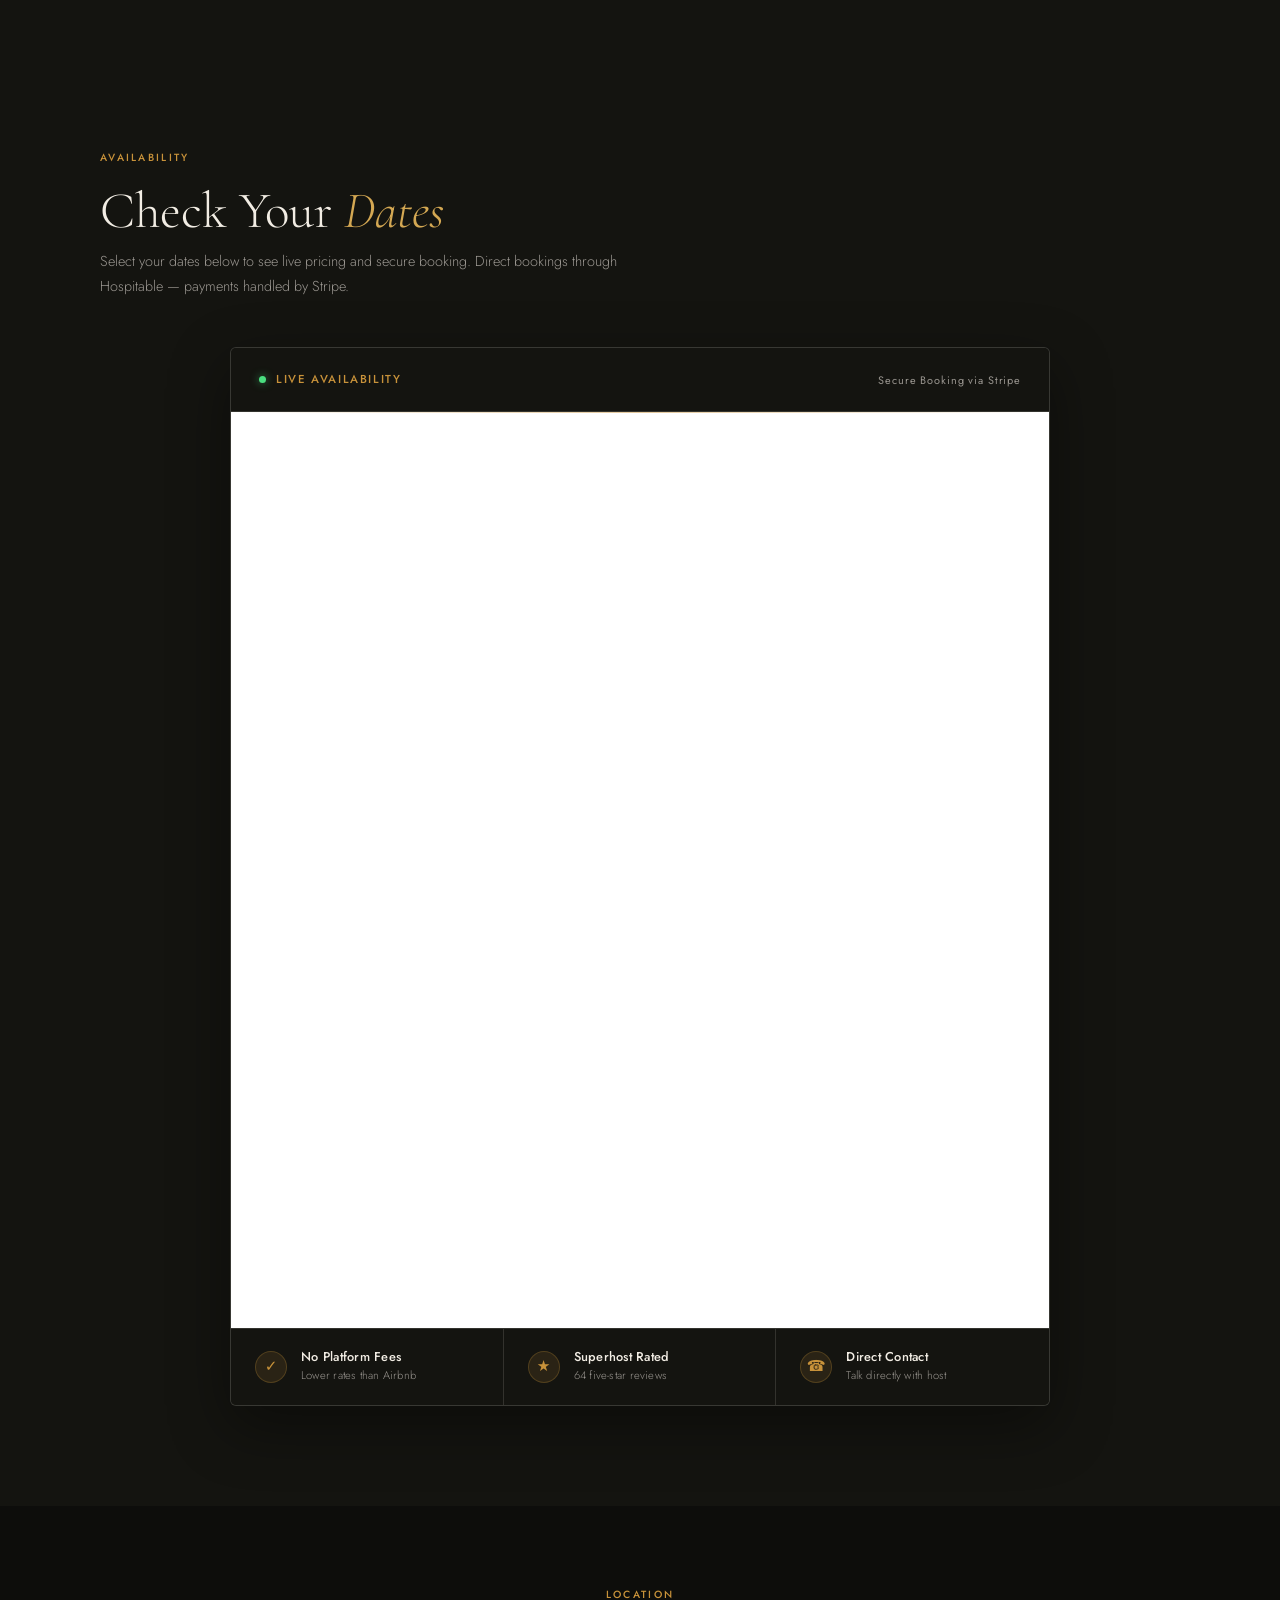
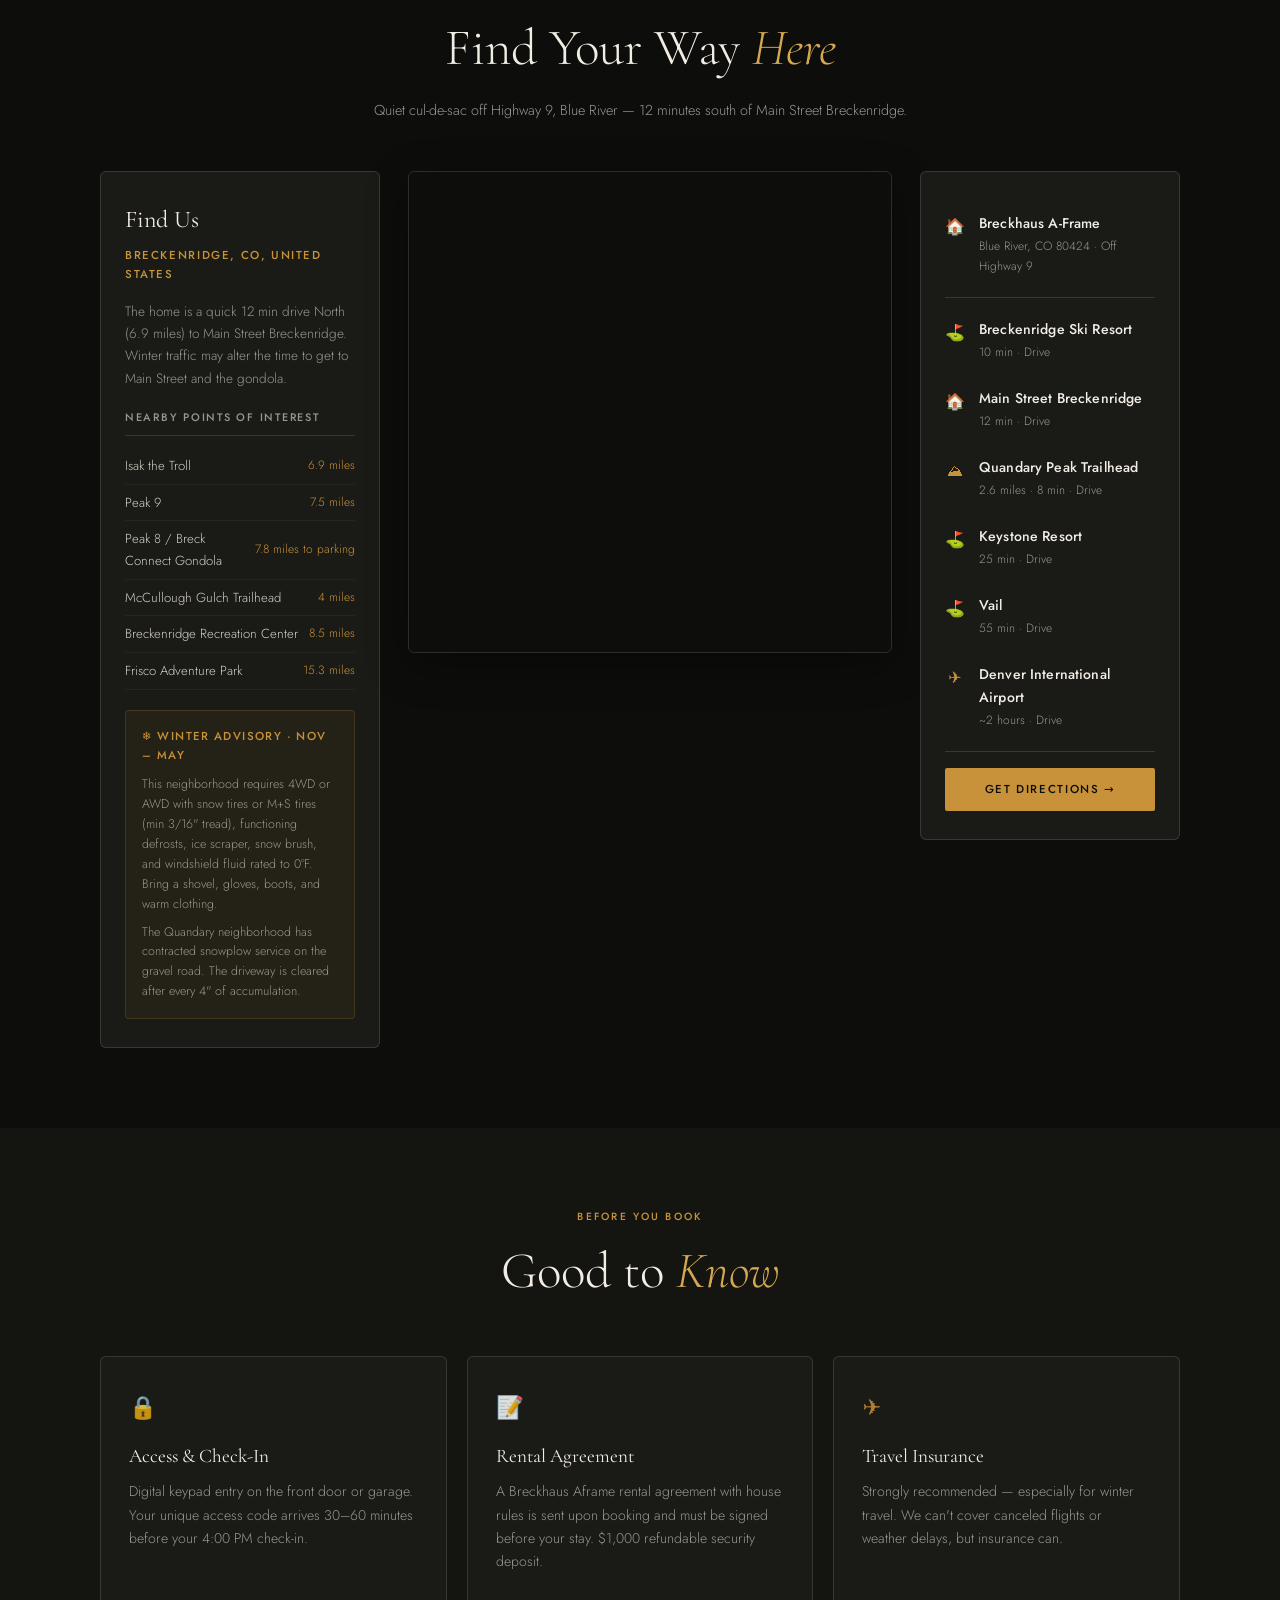
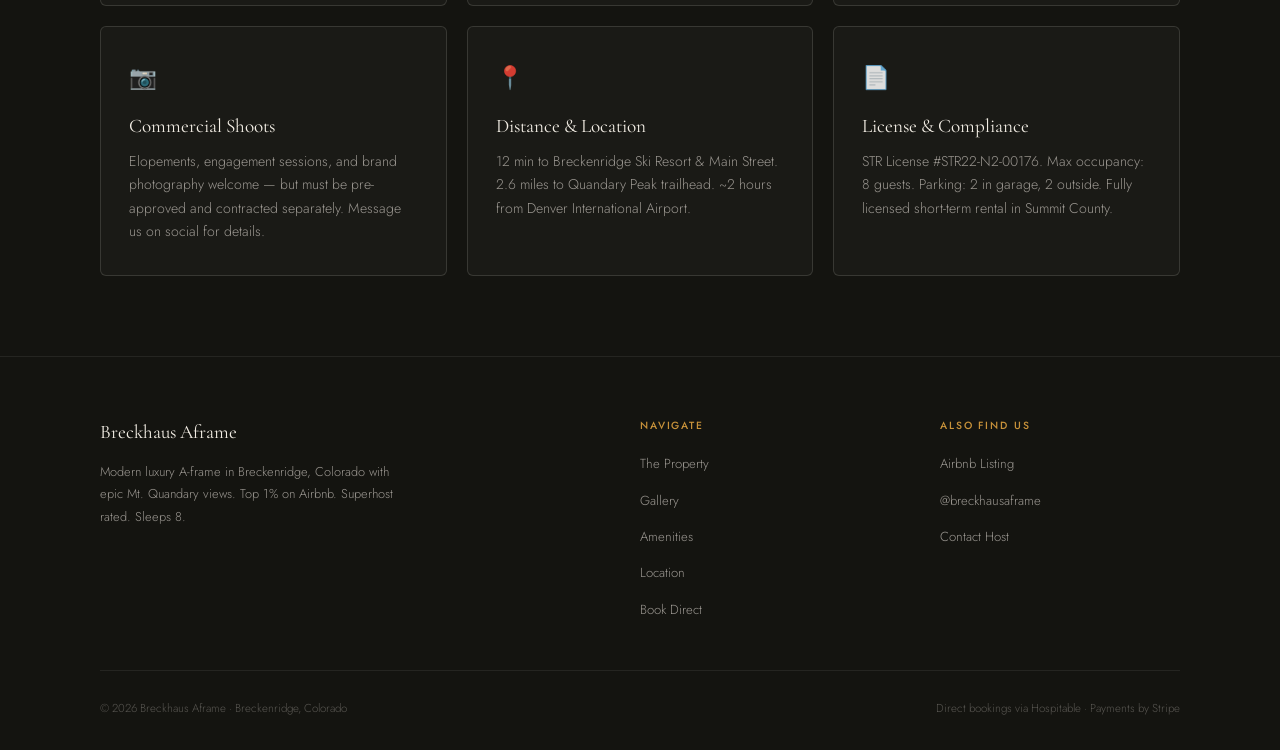
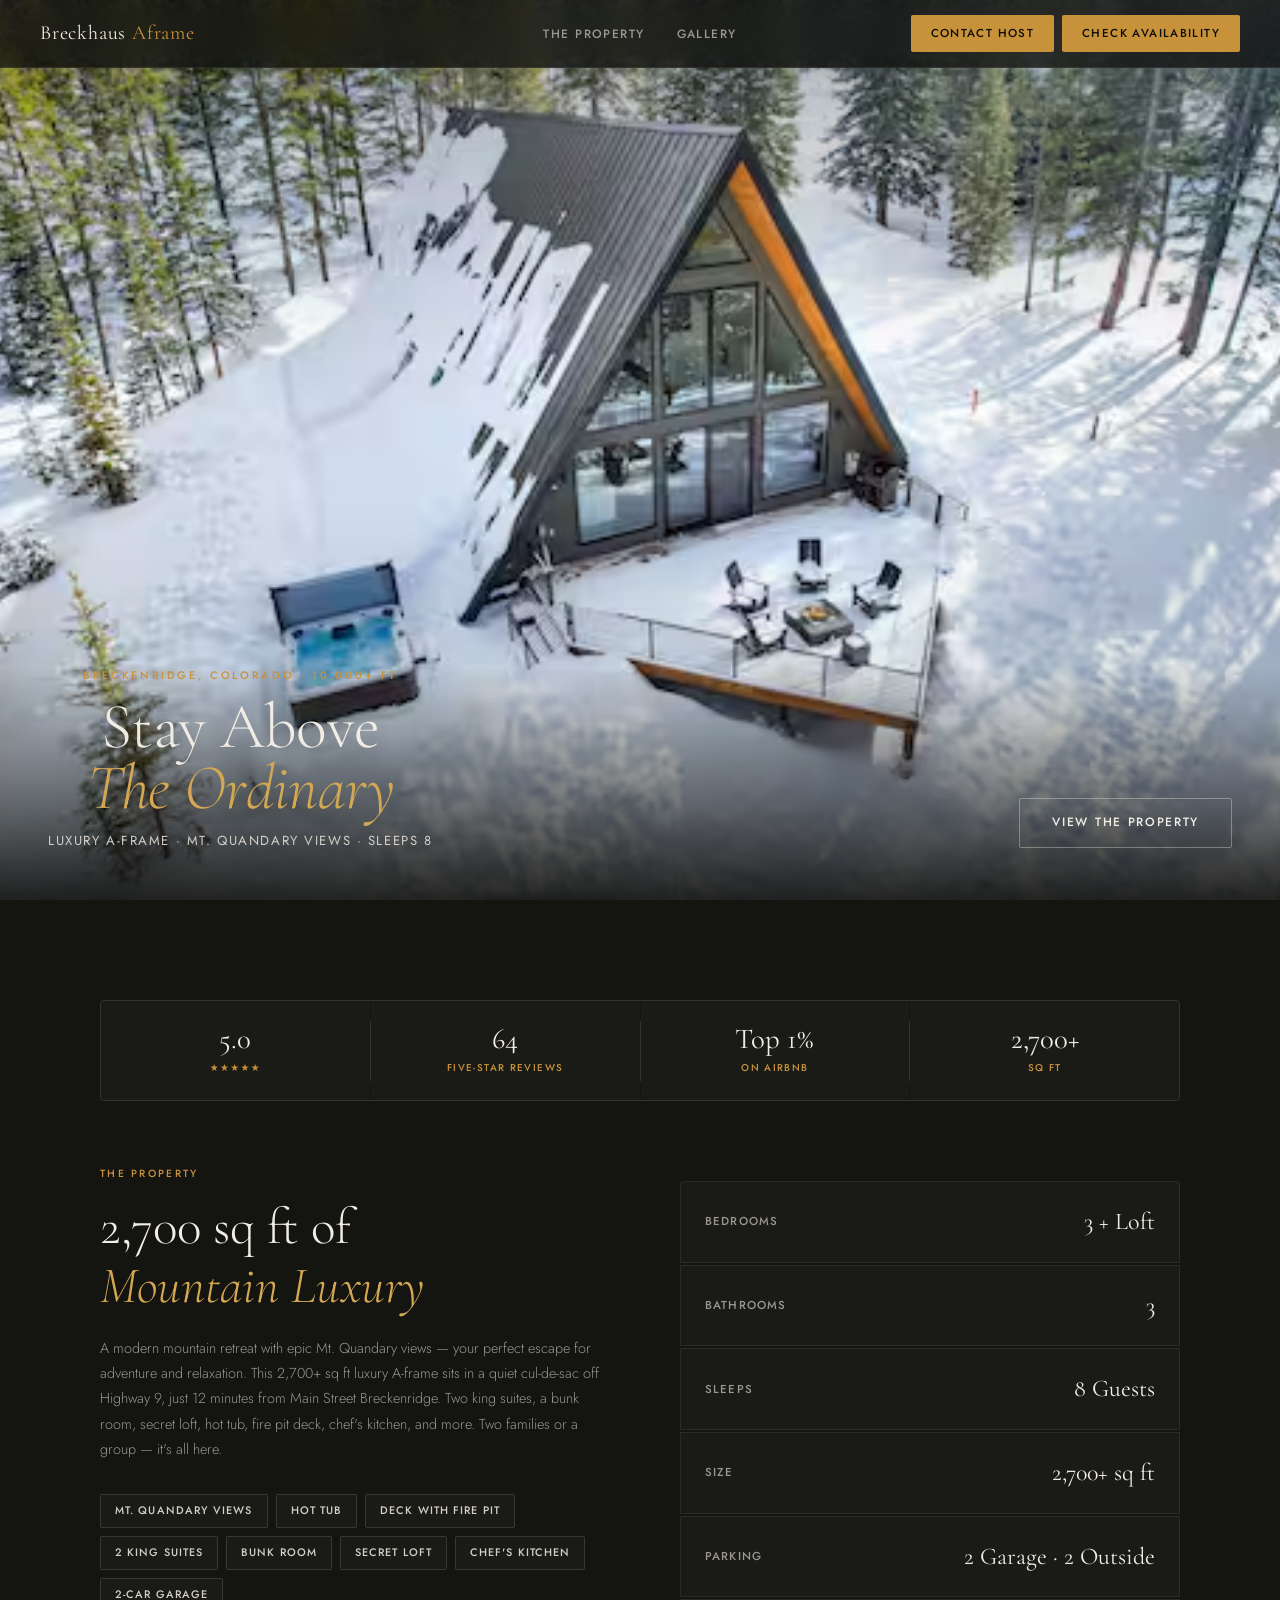
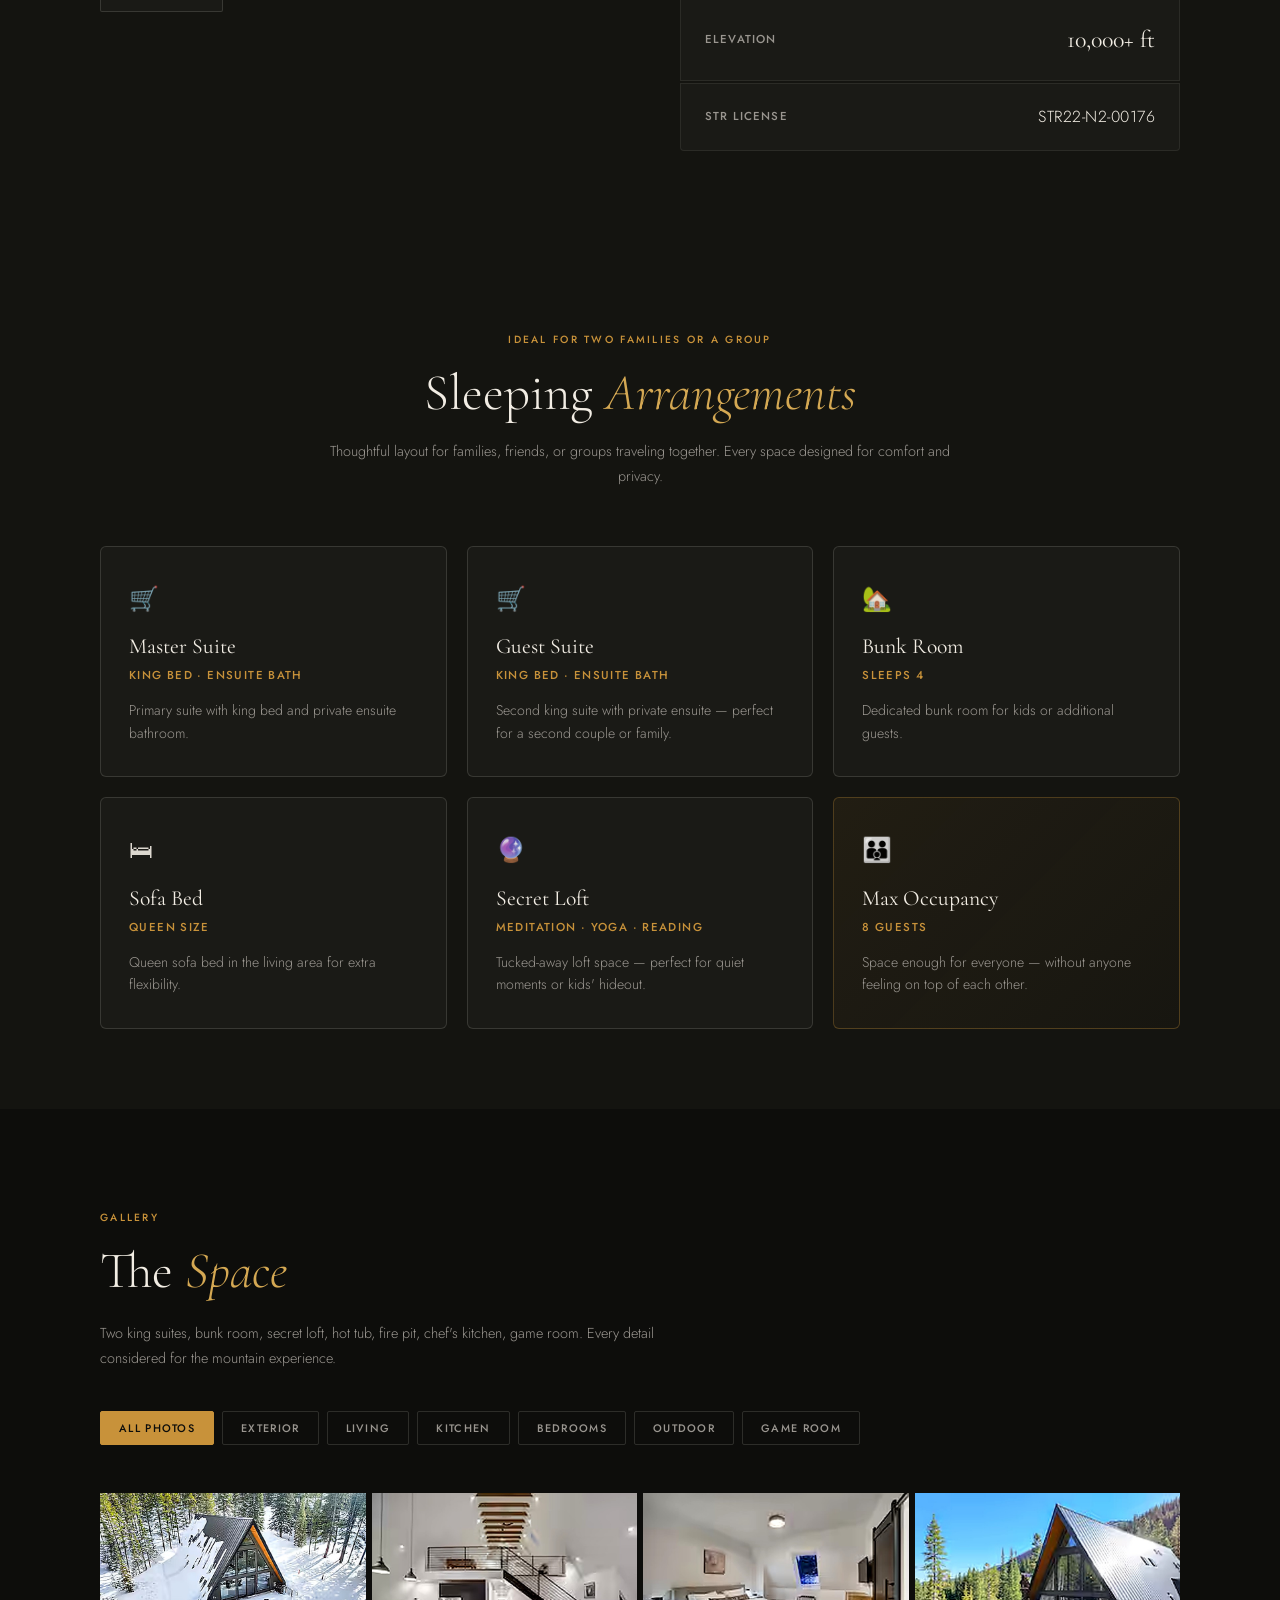
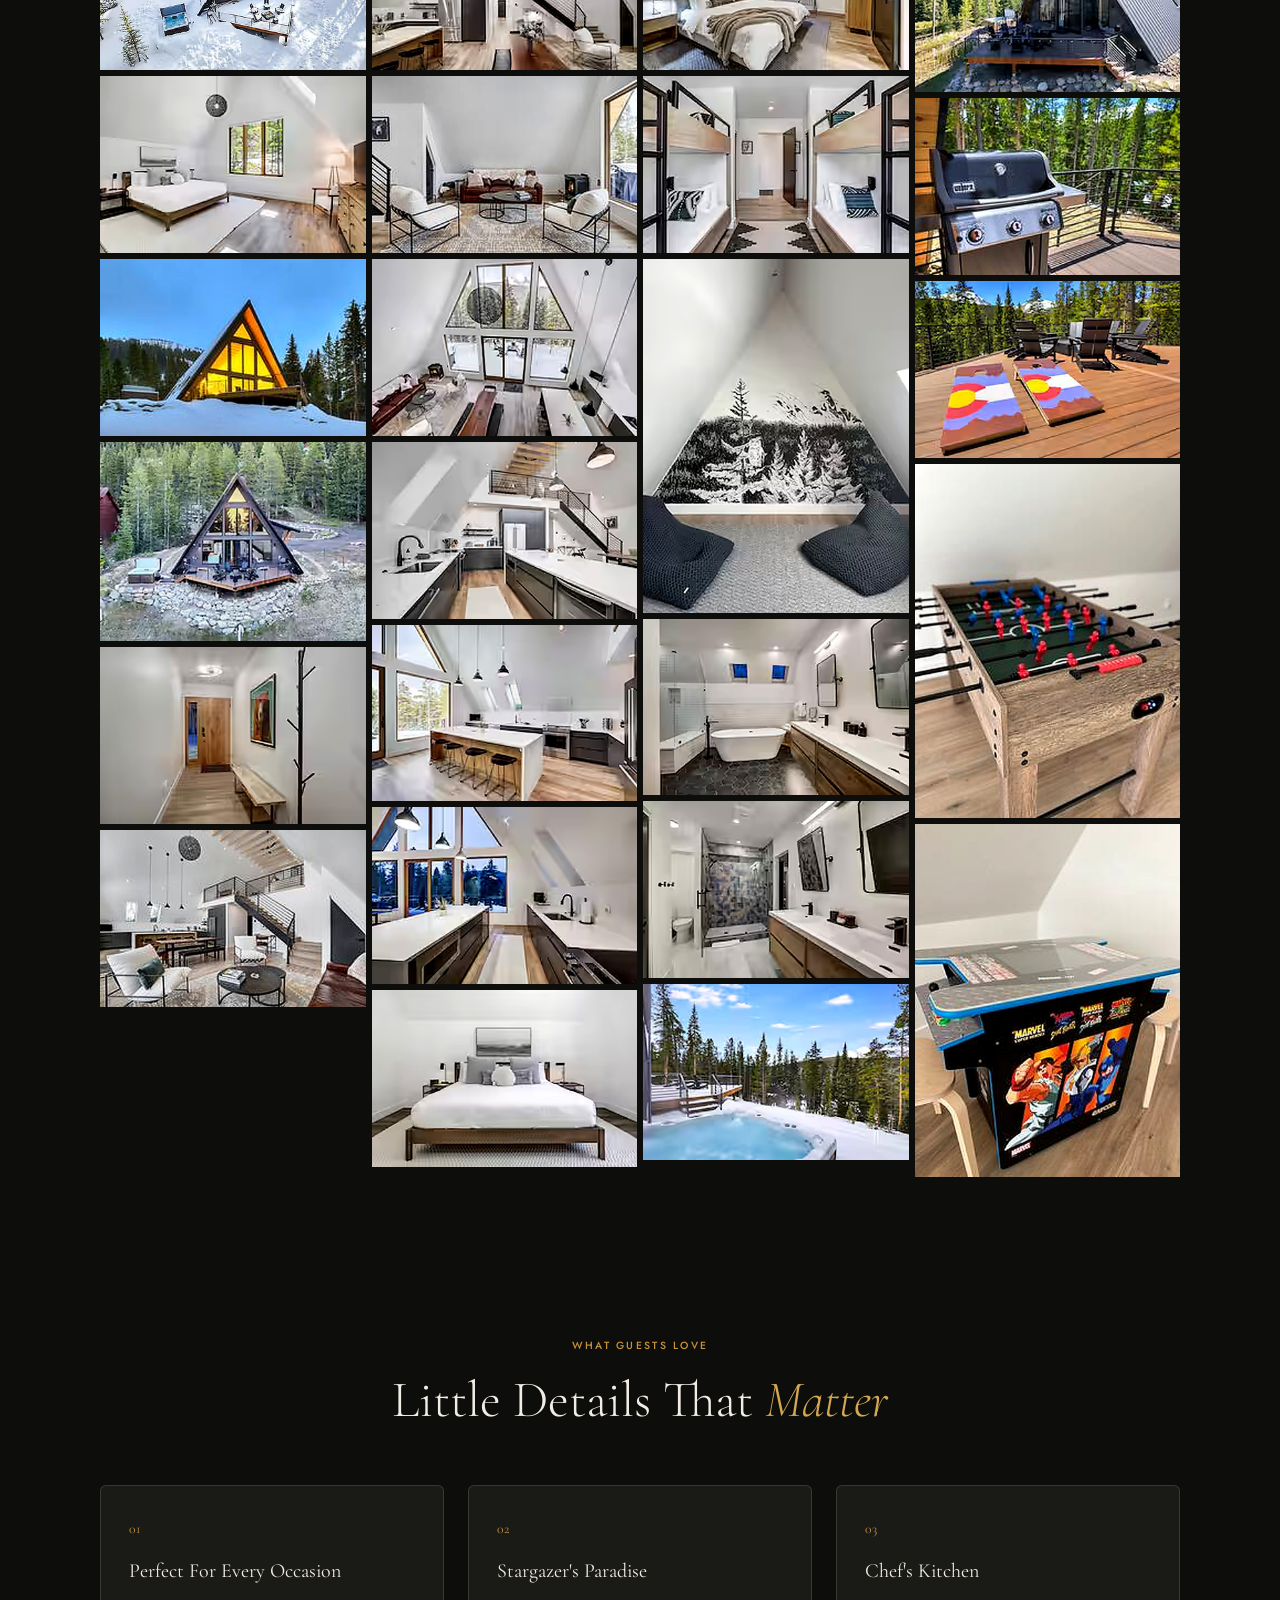
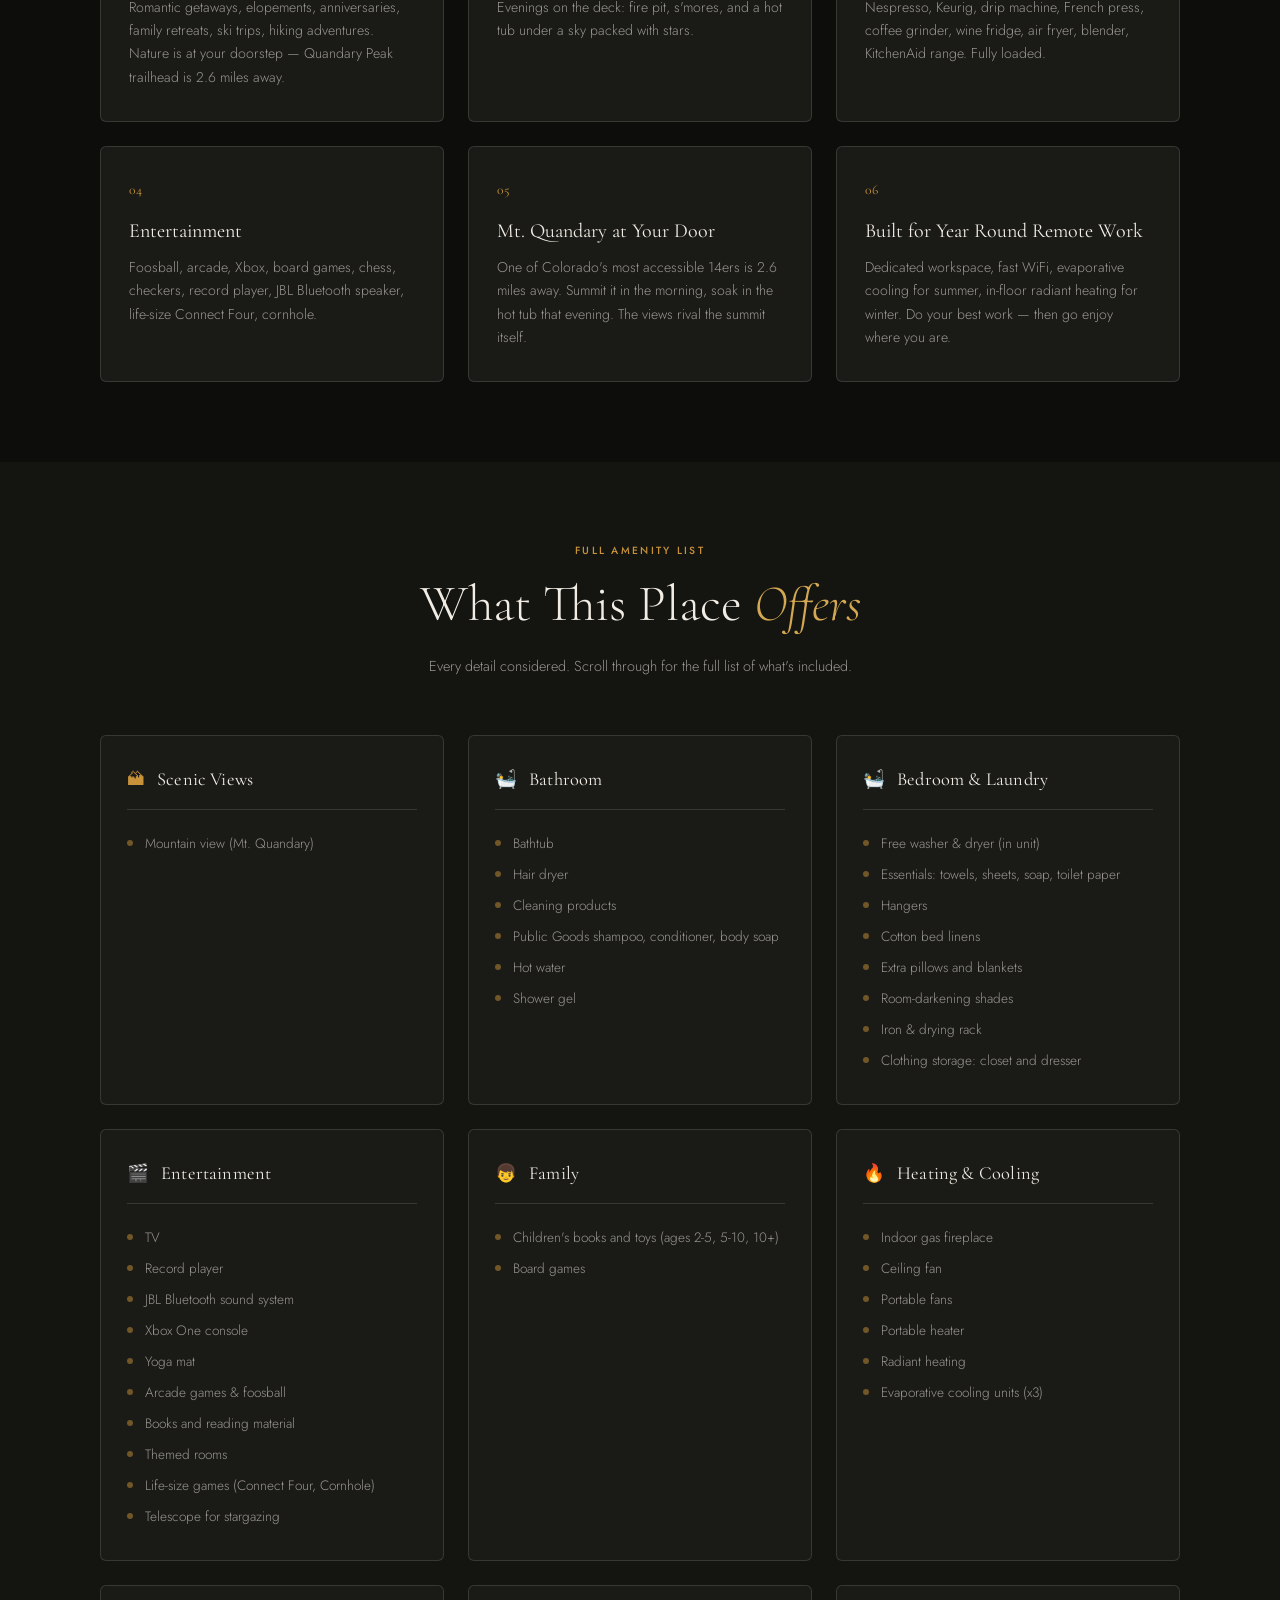
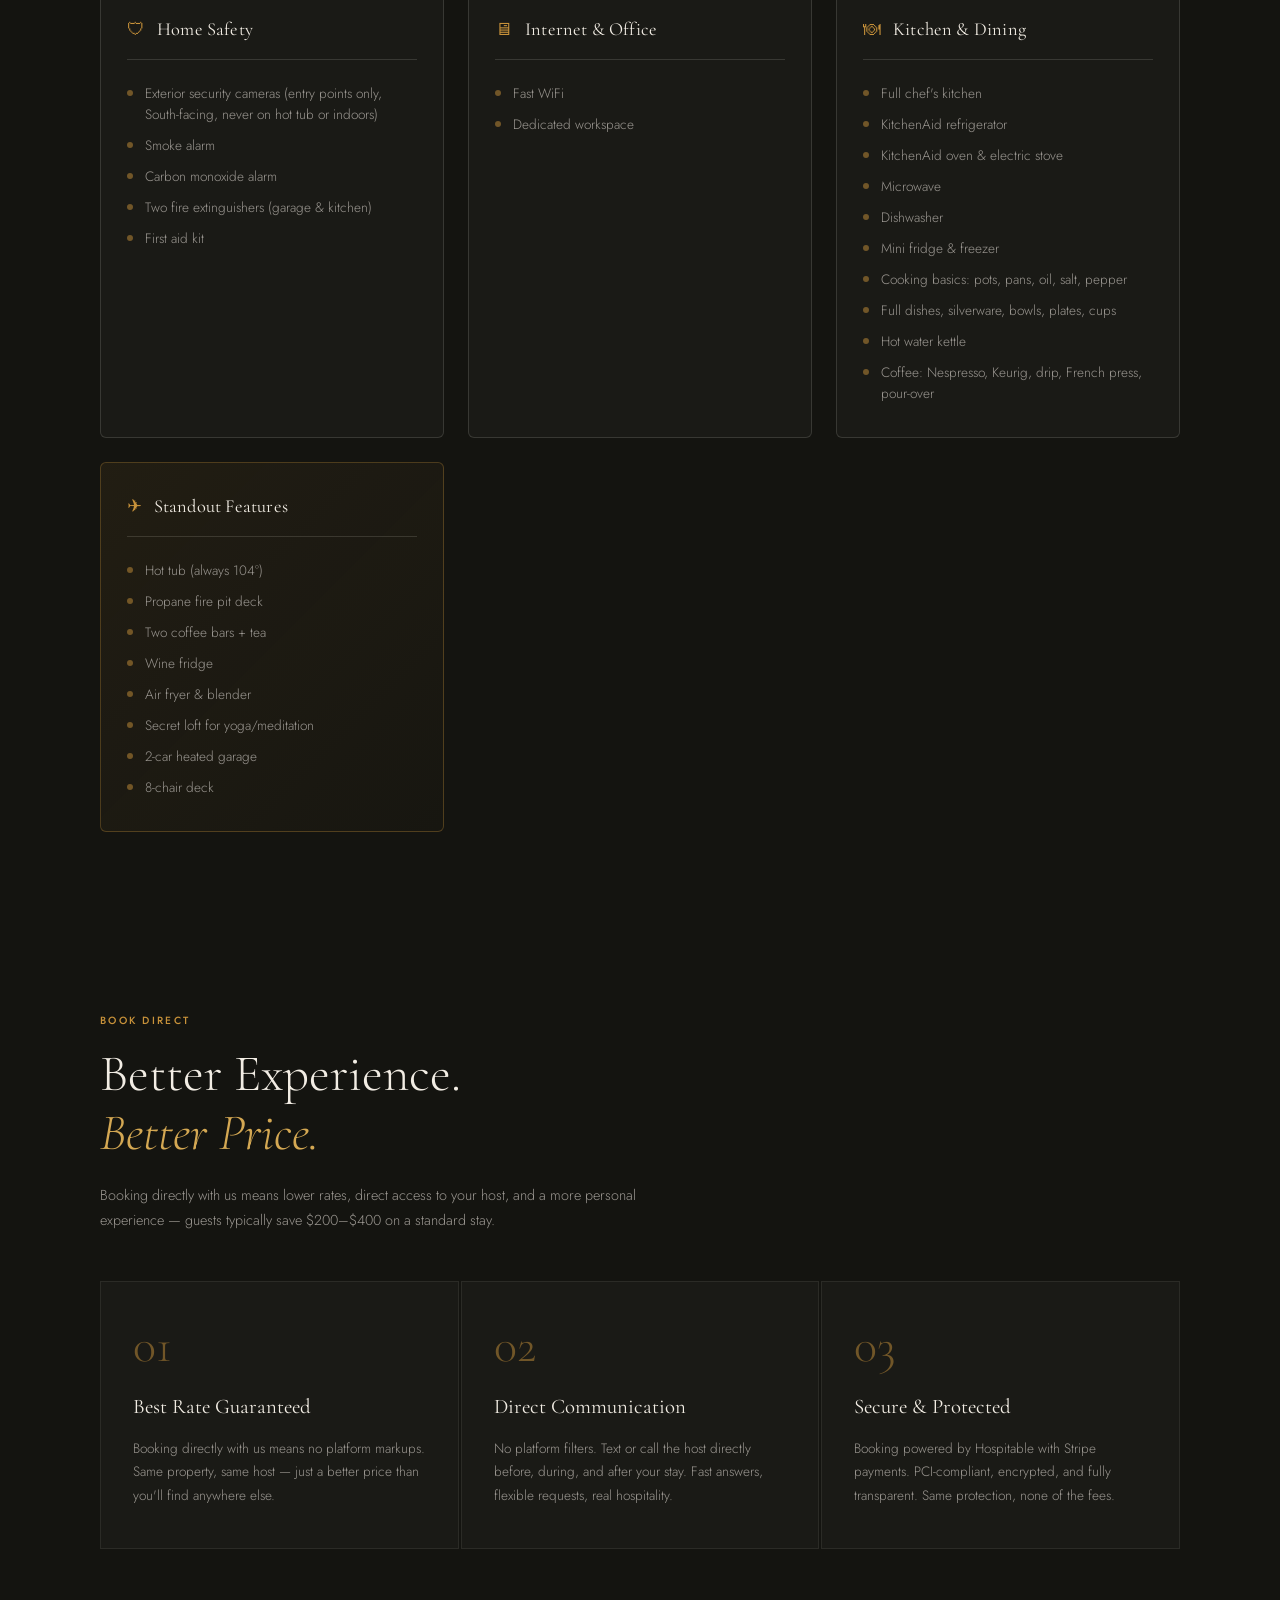
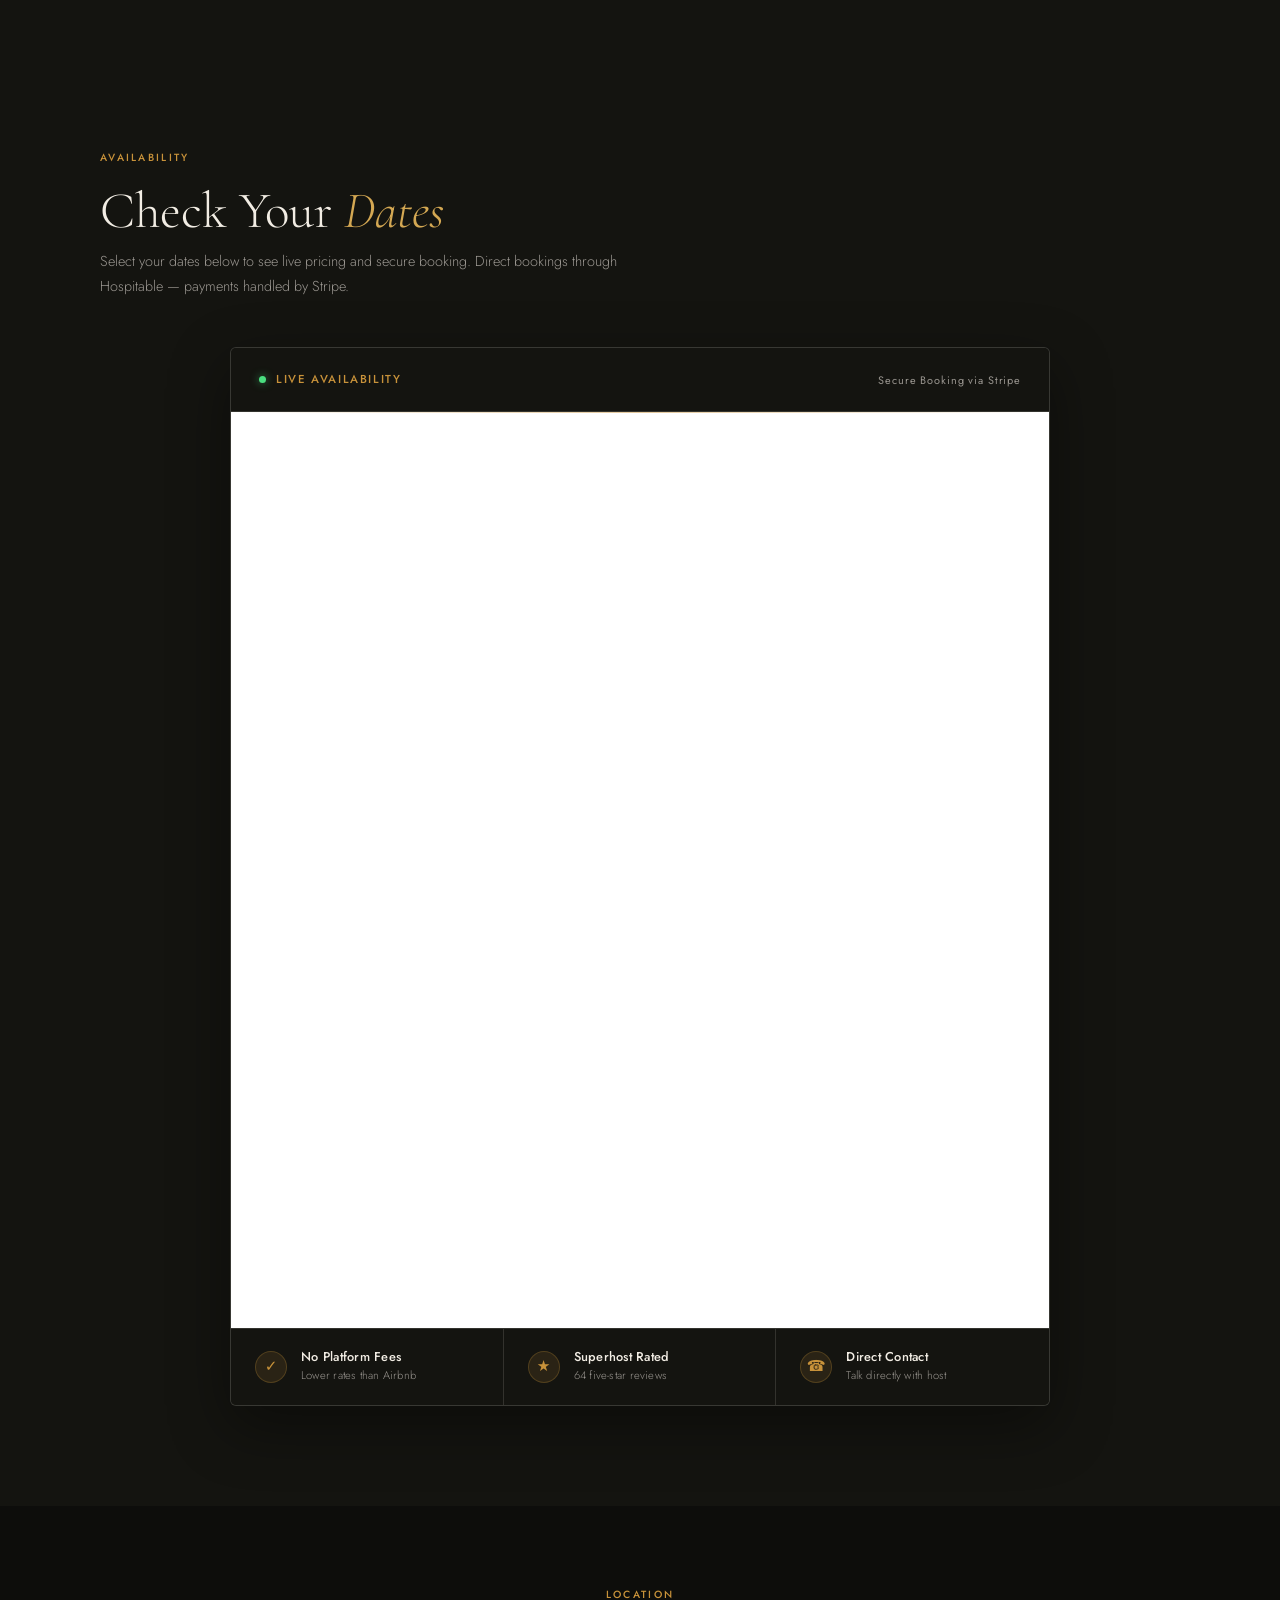
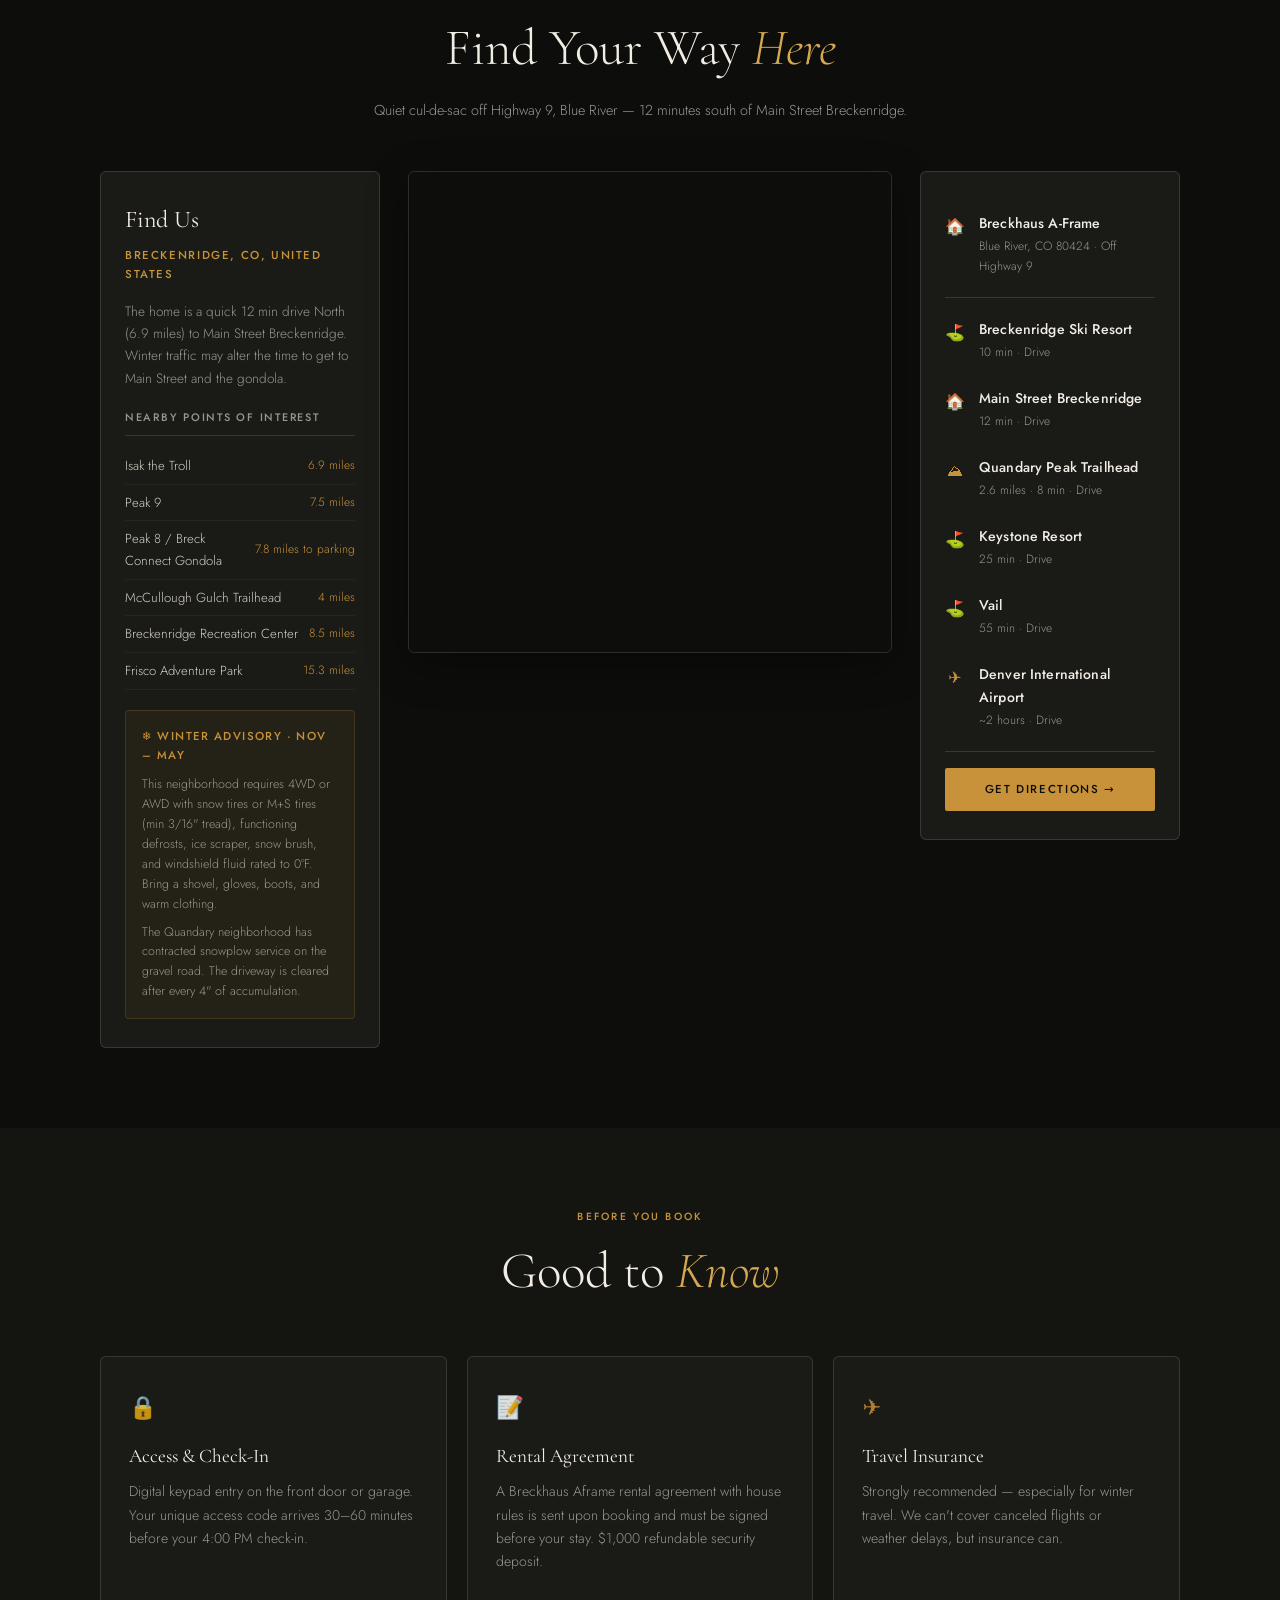
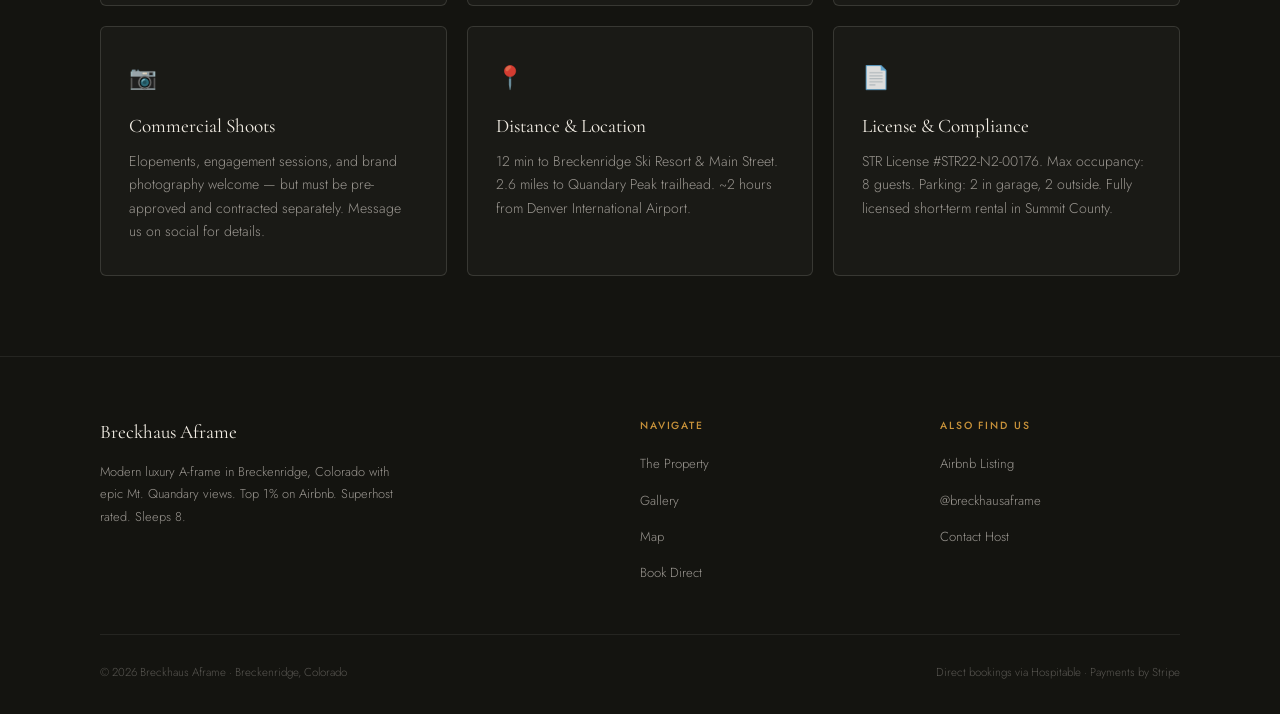
